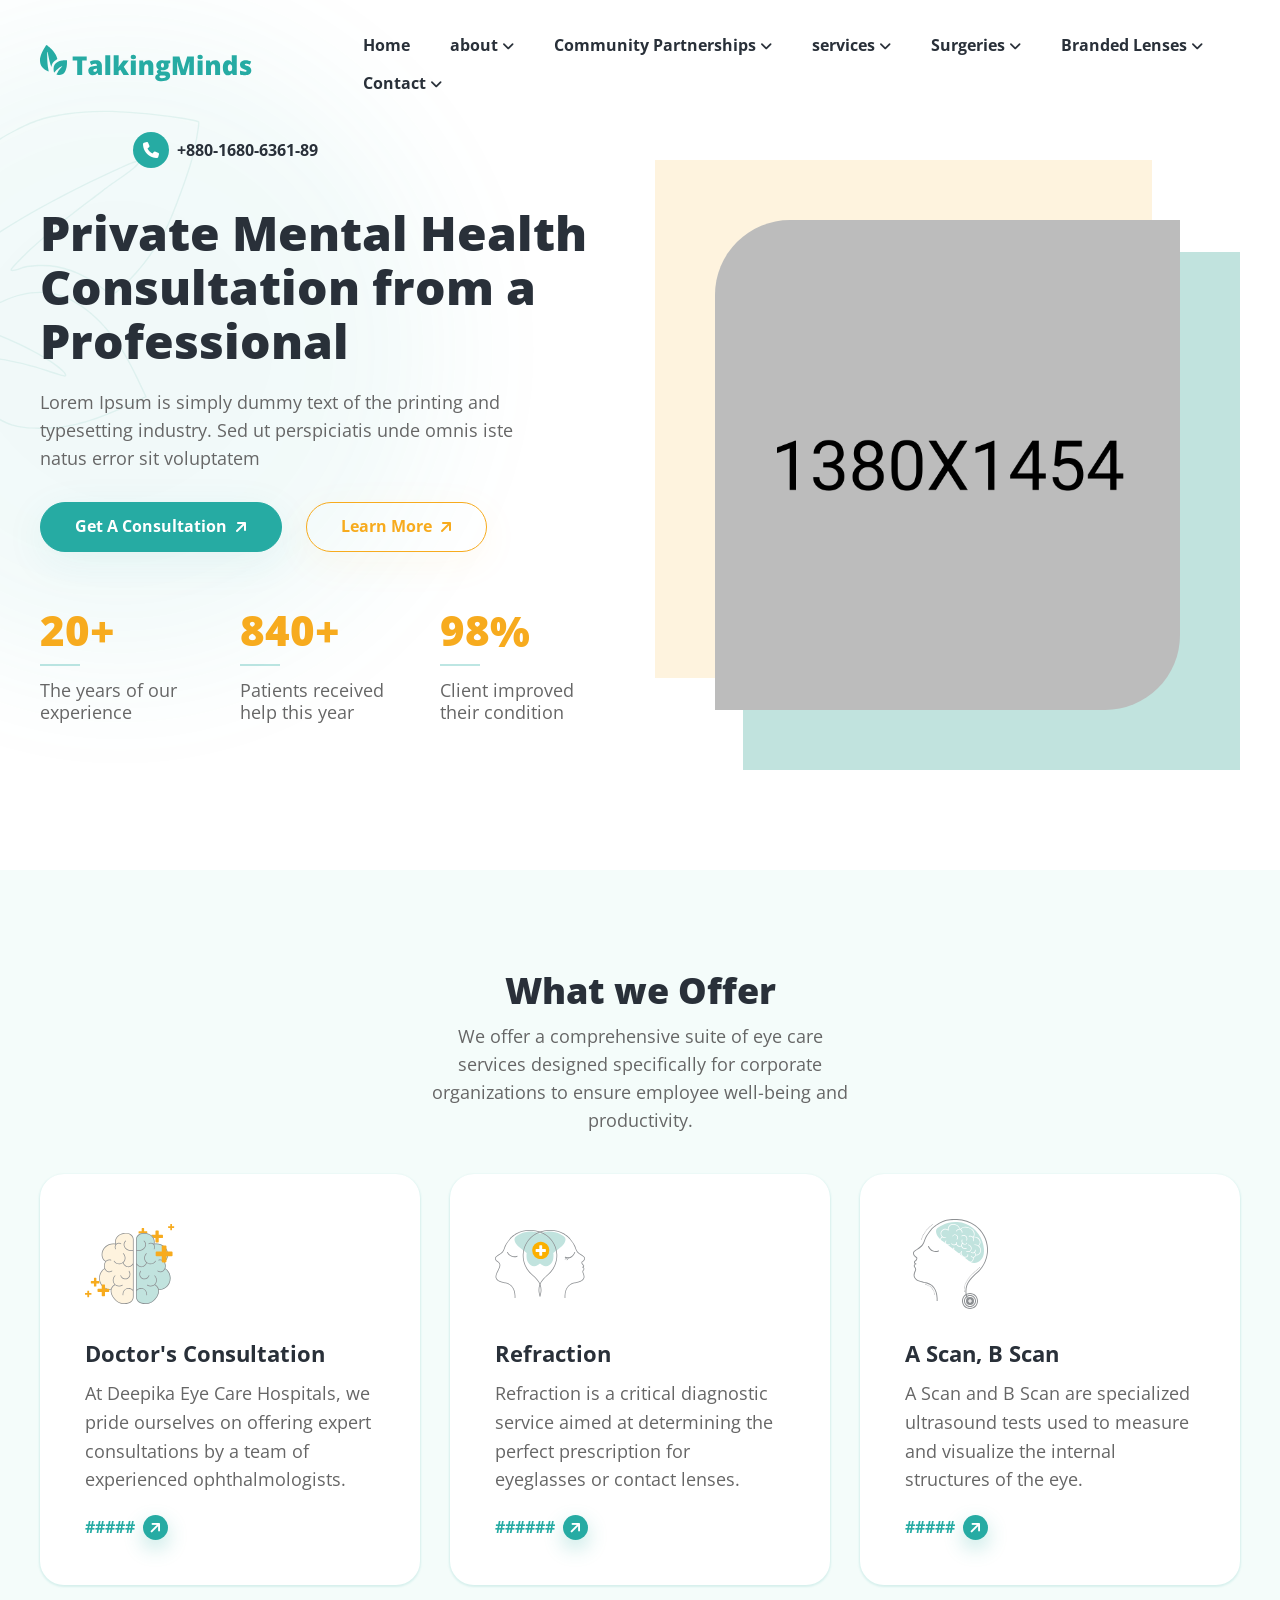
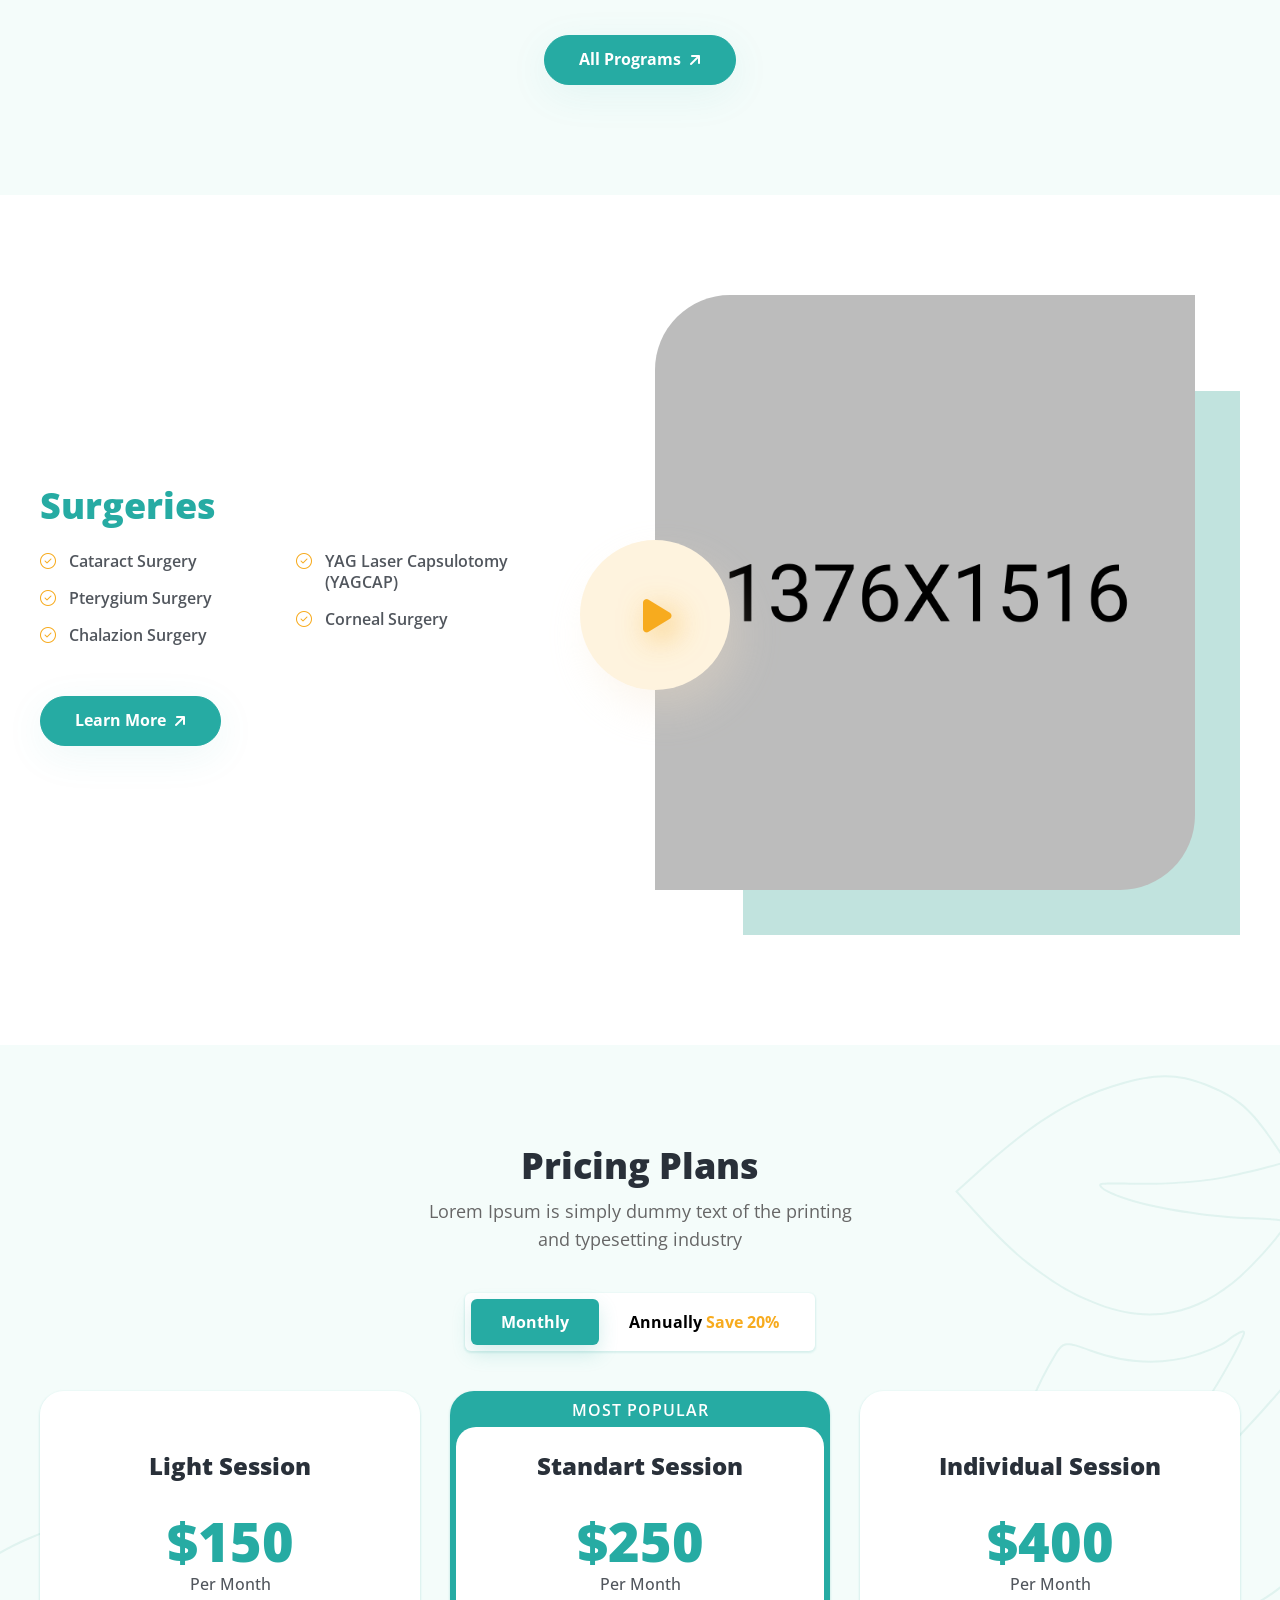
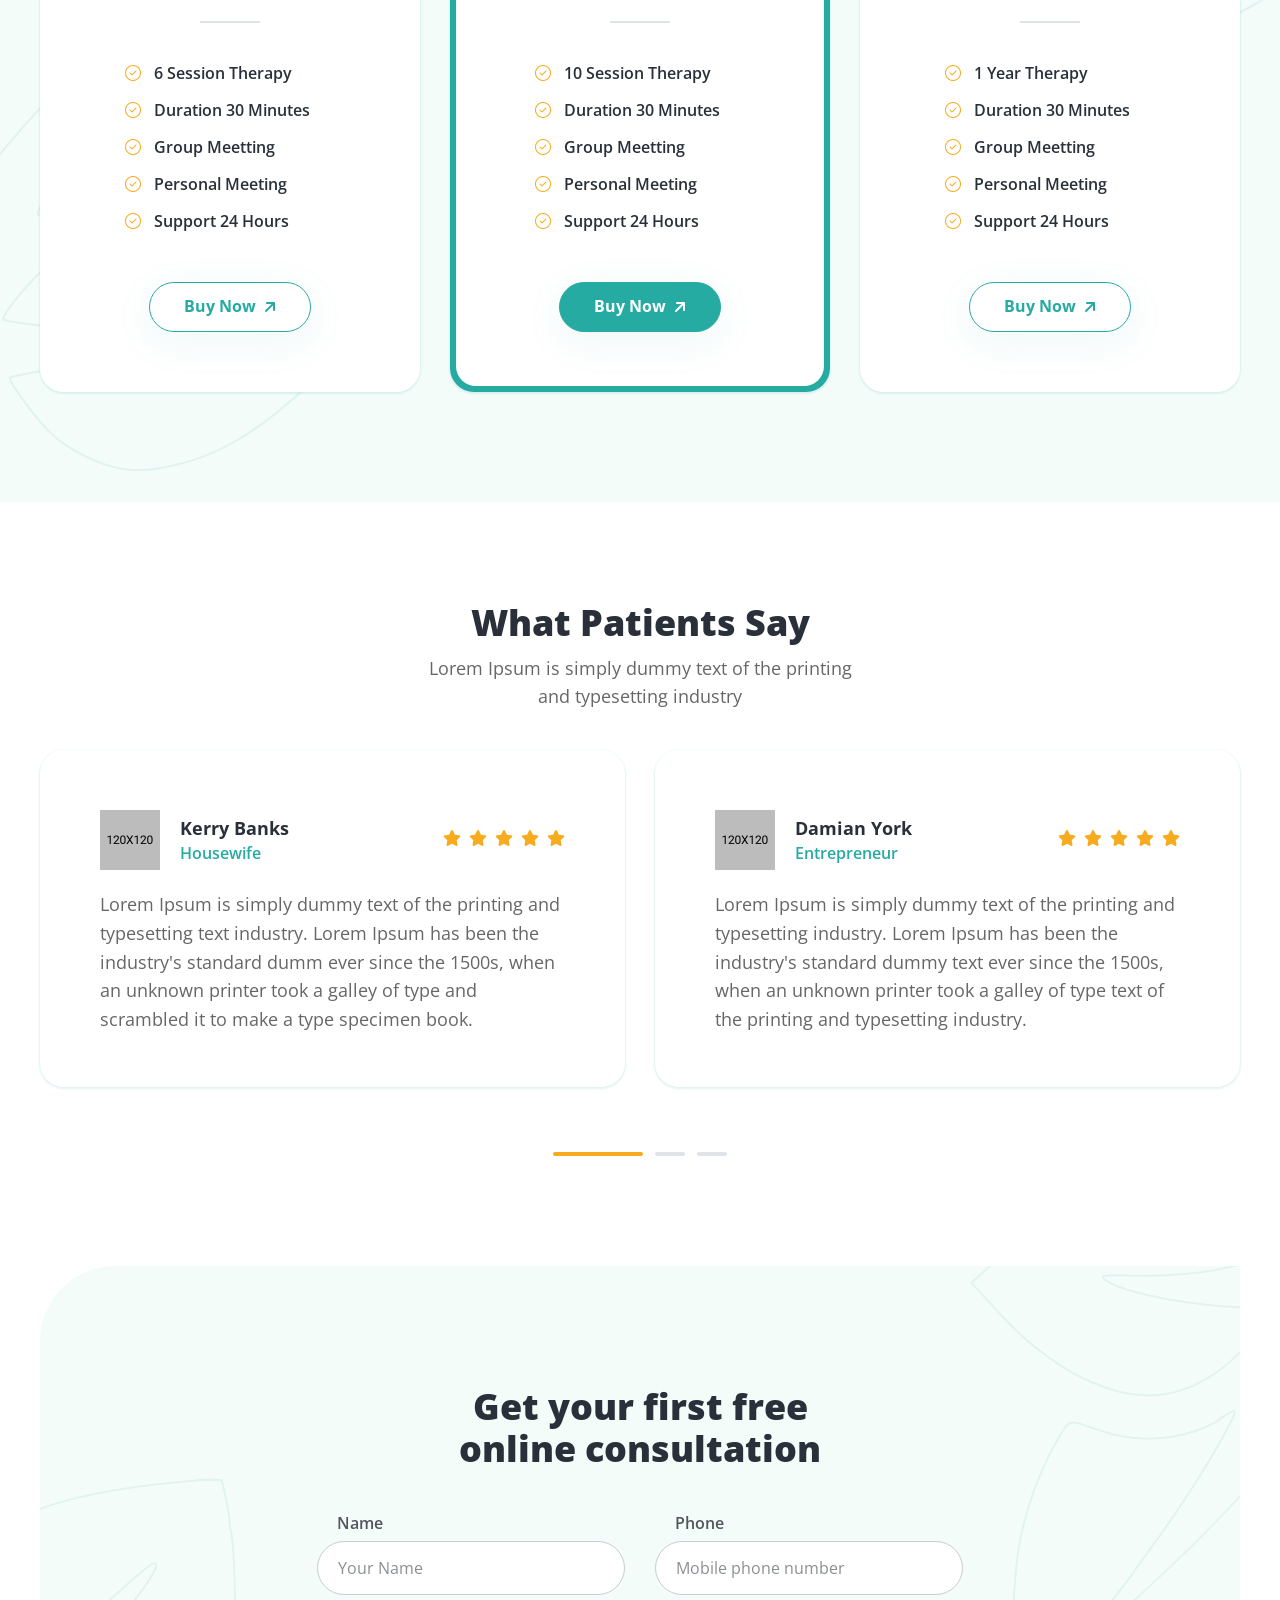
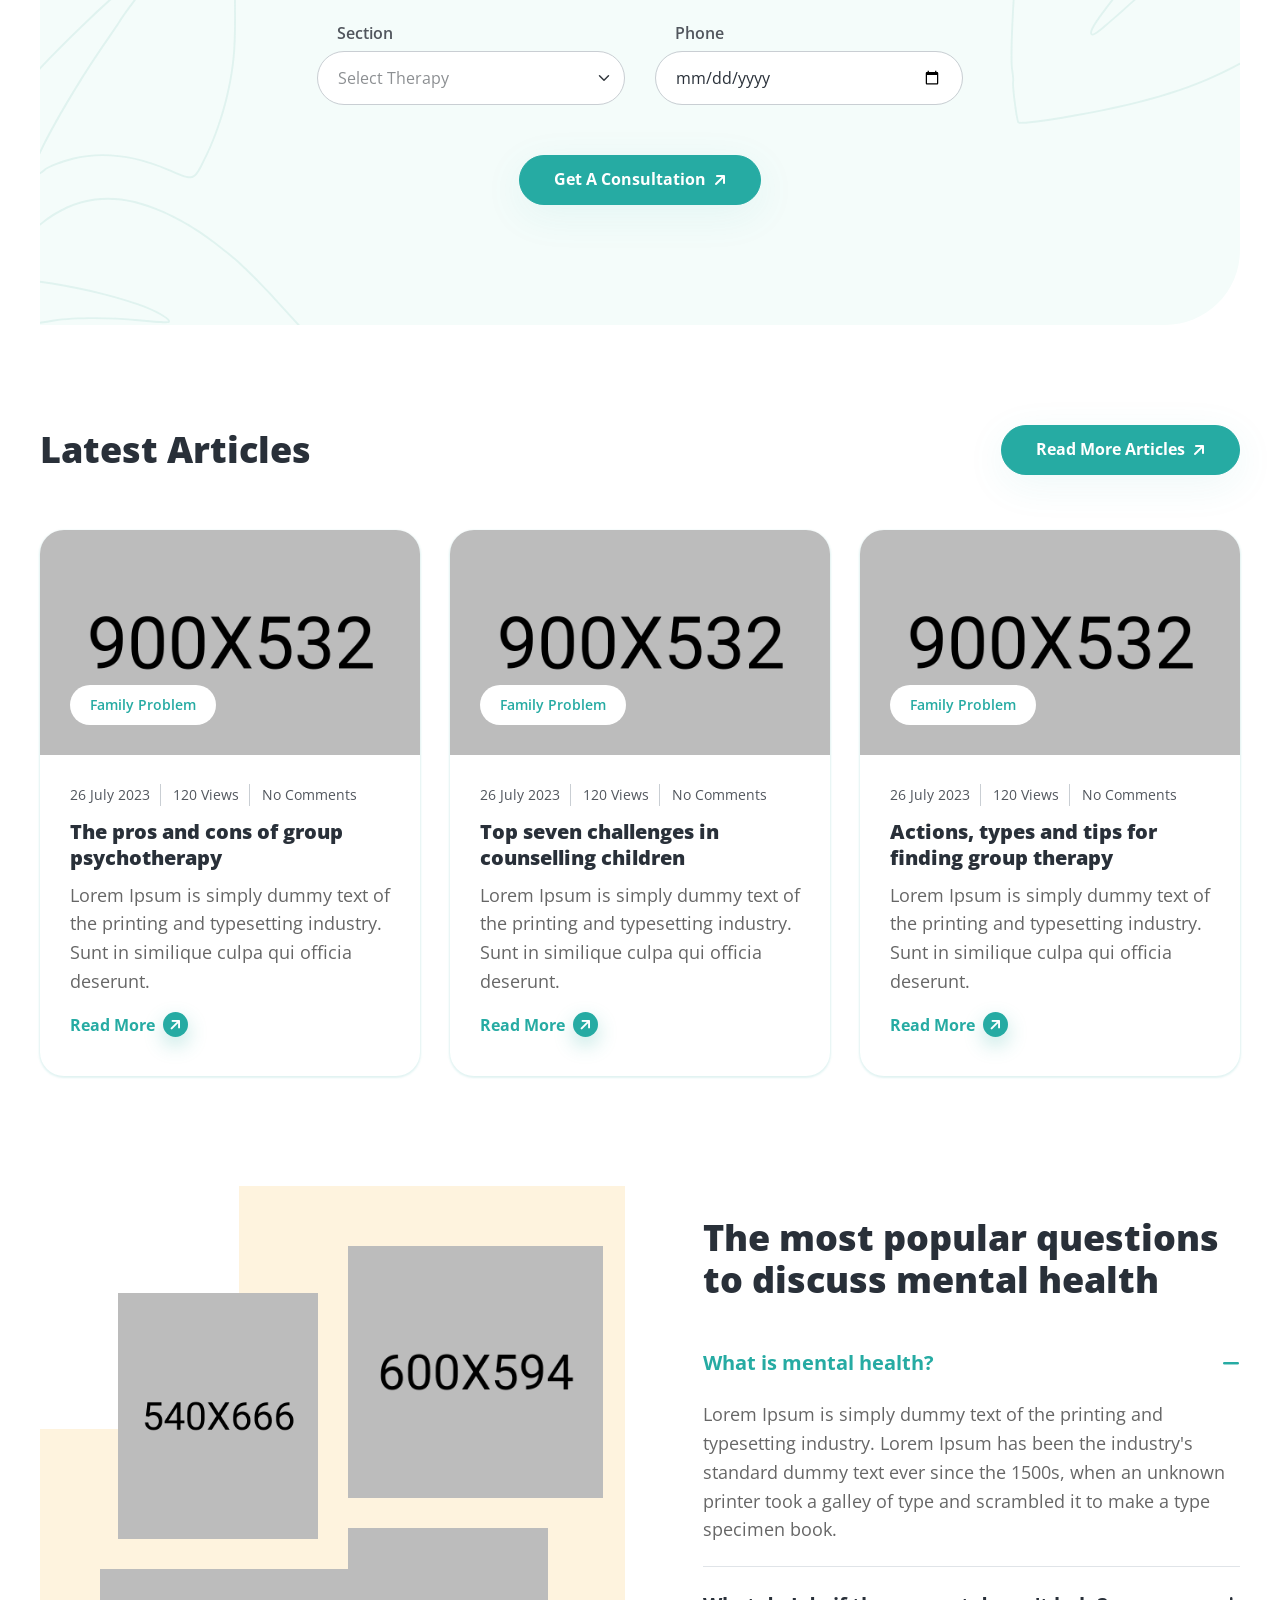
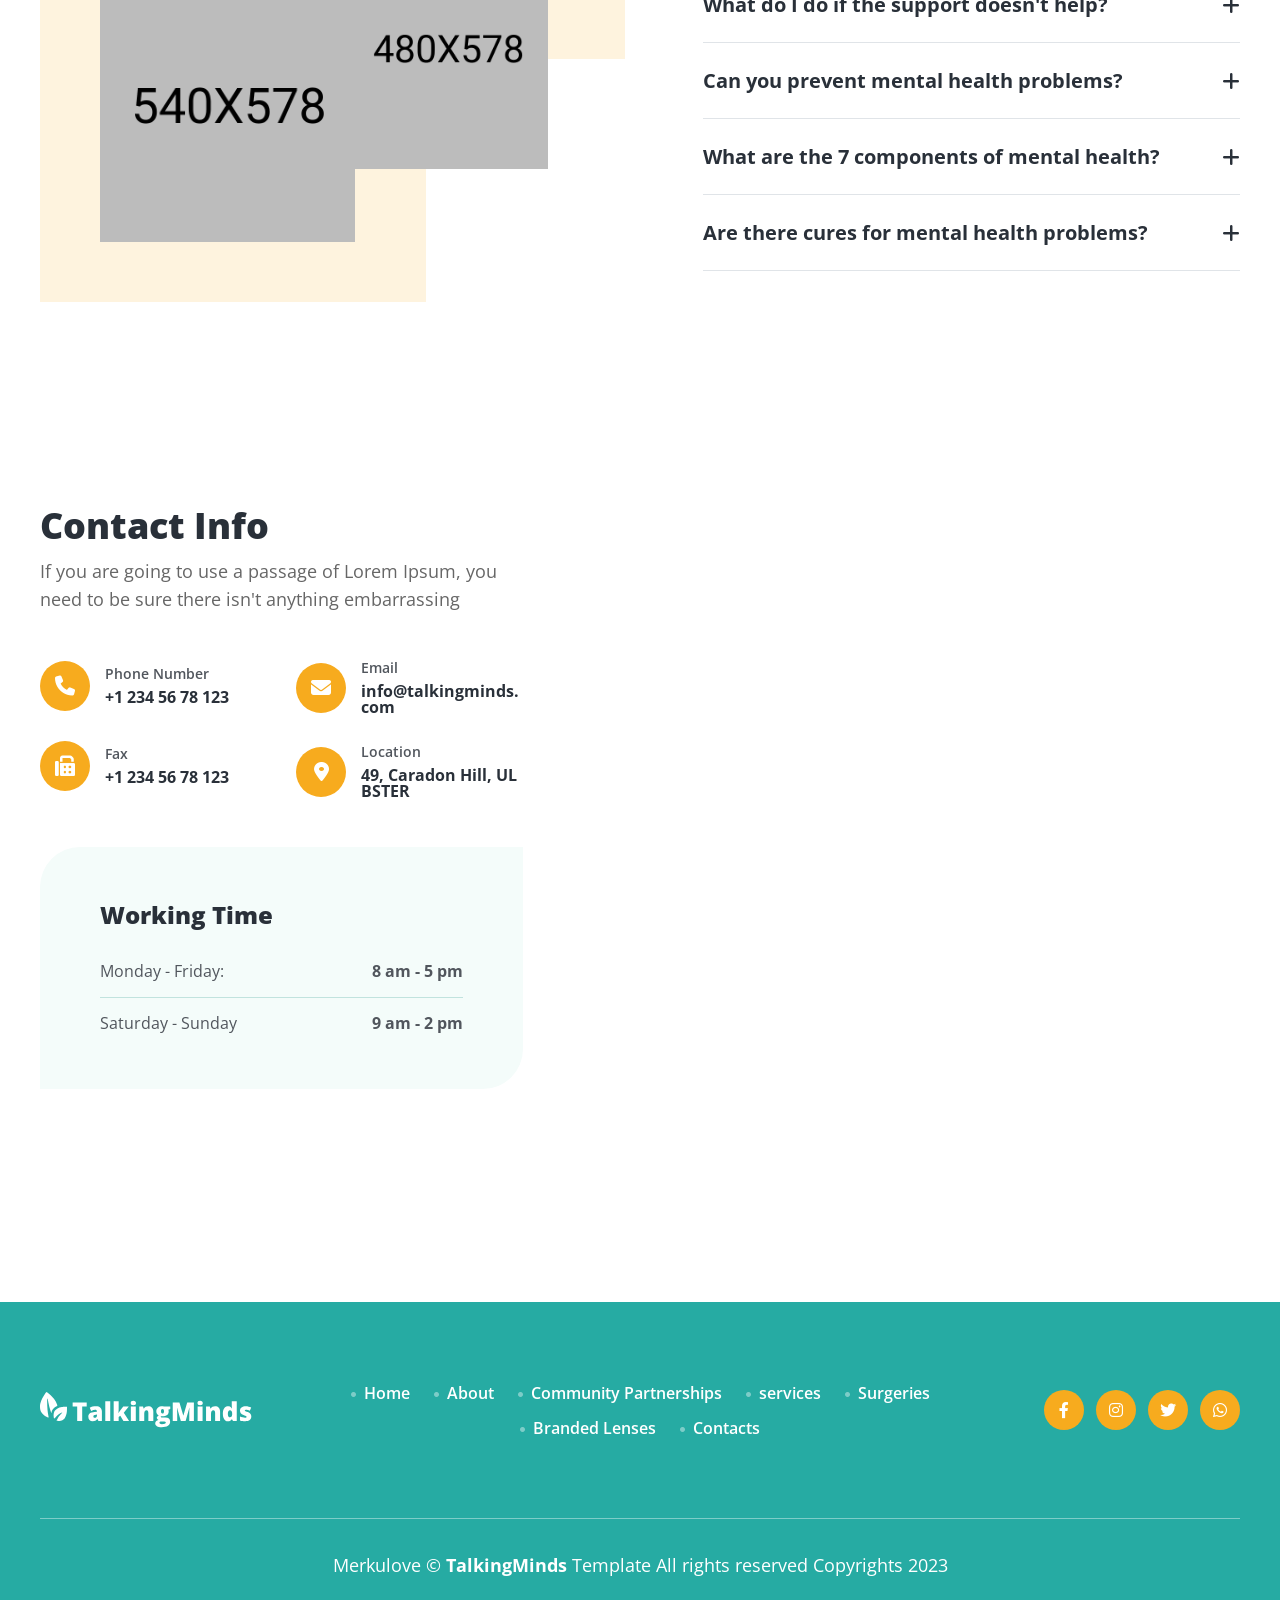
==== index.html @ 9db3e00d "First comment" ====
<!doctype html>
<html lang="en">

  <head>

    <meta charset="utf-8">
    <meta name="viewport" content="width=device-width, initial-scale=1, shrink-to-fit=no">
    <meta http-equiv="x-ua-compatible" content="ie=edge">

    <title>Home - Talking Minds – Psychotherapist Site Template</title>
    <link rel="shortcut icon" href="assets/images/site_logo/favourite_icon.svg">

    <!-- Fraimwork - CSS Include -->
    <link rel="stylesheet" type="text/css" href="assets/css/bootstrap.min.css">

    <!-- Icon Font - CSS Include -->
    <link rel="stylesheet" type="text/css" href="assets/css/fontawesome.min.css">

    <!-- Animation - CSS Include -->
    <link rel="stylesheet" type="text/css" href="assets/css/animate.min.css">

    <!-- Cursor - CSS Include -->
    <link rel="stylesheet" type="text/css" href="assets/css/cursor.min.css">

    <!-- Carousel - CSS Include -->
    <link rel="stylesheet" type="text/css" href="assets/css/slick.min.css">
    <link rel="stylesheet" type="text/css" href="assets/css/slick-theme.min.css">

    <!-- Video & Image Popup - CSS Include -->
    <link rel="stylesheet" type="text/css" href="assets/css/magnific-popup.min.css">

    <!-- Counter - CSS Include -->
    <link rel="stylesheet" type="text/css" href="assets/css/odometer.min.css">

    <!-- Custom - CSS Include -->
    <link rel="stylesheet" type="text/css" href="assets/css/style.css">

  </head>


  <body>

    <!-- Body Wrap - Start -->
    <div class="page_wrapper">

      <!-- Back To Top - Start -->
      <div class="backtotop">
        <a href="#" class="scroll">
          <i class="fa-solid fa-arrow-up"></i>
        </a>
      </div>
      <!-- Back To Top - End -->

      <!-- Site Header - Start
      ================================================== -->
      <header class="site_header">
        <div class="container">
          <div class="row align-items-center">
            <div class="col-lg-3 col-5">
              <div class="site_logo">
                <a class="site_link" href="index.html">
                  <img src="assets/images/site_logo/site_logo_primary.svg" alt="Site Logo – Talking Minds – Psychotherapist Site Template">
                </a>
              </div>
            </div>
            <div class="col-lg-9 col-2">
              <nav class="main_menu navbar navbar-expand-lg">
                <div class="main_menu_inner collapse navbar-collapse justify-content-center" id="main_menu_dropdown">
                  <ul class="main_menu_list unordered_list">
                    <li>
                      <a class="nav-link" href="index.html">Home</a>
                    </li>
                    <li class="dropdown">
                      <a class="nav-link" href="#" id="about_submenu" role="button" data-bs-toggle="dropdown" aria-expanded="false">
                        about 
                      </a>
                      <ul class="dropdown-menu" aria-labelledby="about_submenu">
                        <li><a href="Why Choose Us">Why Choose Us</a></li>
                      </ul>
                    </li>
                    <li class="dropdown">
                      <a class="nav-link" href="#" id="Community Partnerships_submenu" role="button" data-bs-toggle="dropdown" aria-expanded="false">
                        Community Partnerships 
                      </a>
                      <ul class="dropdown-menu" aria-labelledby="Community Partnerships_submenu">
                        <li><a href="Corporate/index.html">Corporate</a></li>
                        <li><a href="Public">Public</a></li>
                        <li><a href="Old Age Homes">Old Age Homes</a></li>
                        <li><a href="Schools & Colleges">Schools & Colleges</a></li>
                        <li><a href="NGO">NGO</a></li>
                        <li><a href="Medical Camps">Medical Camps</a></li>
                      </ul>
                    </li>
                    <li class="dropdown">
                      <a class="nav-link" href="#" id="services_submenu" role="button" data-bs-toggle="dropdown" aria-expanded="false">
                        services
                      </a>
                      <ul class="dropdown-menu" aria-labelledby="services_submenu">
                        <li><a href="Doctor's Consultation">Doctor's Consultation</a></li>
                        <li><a href="Refraction">Refraction</a></li>
                        <li><a href="A Scan, B Scan">A Scan, B Scan</a></li>
                        <li><a href="DCT">.DCT</a></li>
                        <li><a href="NCT">NCT</a></li>
                        <li><a href="Filed Test">Filed Test</a></li>
                        <li><a href="OCT">OCT</a></li>
                        <li><a href="FFA">FFA</a></li>
                        <li><a href="DCR">DCR</a></li>
                        <li><a href="HFA">HFA</a></li>
                      </ul>
                    </li>
                    <li class="dropdown">
                        <a class="nav-link" href="#" id="Surgeries_submenu" role="button" data-bs-toggle="dropdown" aria-expanded="false">
                          Surgeries
                        </a>
                        <ul class="dropdown-menu" aria-labelledby="Surgeries_submenu">
                          <li><a href="Catract">Catract</a></li>
                          <li><a href="Pterygum">Pterygum</a></li>
                          <li><a href="Chalazion">Chalazion</a></li>
                          <li><a href="Yagcap">Yagcap</a></li>
                          <li><a href="Corniya">Corniya</a></li>
                        </ul>
                    </li>   
                      <li class="dropdown">
                        <a class="nav-link" href="#" id="Branded Lenses_submenu" role="button" data-bs-toggle="dropdown" aria-expanded="false">
                          Branded Lenses
                        </a>
                        <ul class="dropdown-menu" aria-labelledby="Branded Lenses_submenu">
                          <li><a href="Appasamy">Appasamy</a></li>  
                          <li><a href="Hoya">Hoya</a></li>
                          <li><a href="Vineix">Vineix</a></li>                          
                          <li><a href="Essilor">Essilor</a></li>
                          <li><a href="Alcon">Alcon</a></li>
                          <li><a href="Johnson & Johnson">Johnson & Johnson</a></li>
                          <li><a href="Crizel">Crizel</a></li>
                          <li><a href="Zeiss">Zeiss</a></li>
                          <li><a href="Varilux">Varilux</a></li>
                          <li><a href="Acrysyf">Acrysyf</a></li>
                        </ul>
                    </li>
                    <li class="dropdown">
                      <a class="nav-link" href="#" id="contact_submenu" role="button" data-bs-toggle="dropdown" aria-expanded="false">
                        Contact
                      </a>
                      <ul class="dropdown-menu" aria-labelledby="contact_submenu">
                        <li><a class="nav-link" href="contact.html">Clinic Contacts</a></li>
                        <li><a class="nav-link" href="contact_2.html">Contact Information</a></li>
                        <li><a class="nav-link" href="contact_3.html">Contact Details</a></li>
                      </ul>
                    </li>
                  </ul>
                </div>
              </nav>
            </div>
            <div class="col-lg-3 col-5">
              <ul class="header_btns_group unordered_list justify-content-end">
                <li>
                  <button class="mobile_menu_btn" type="button" data-bs-toggle="collapse" data-bs-target="#main_menu_dropdown" aria-expanded="false" aria-label="Toggle navigation">
                    <i class="far fa-bars"></i>
                  </button>
                </li>
                <li>
                  <a class="btn_hotline" href="tel:+8801680636189">
                    <span class="btn_icon">
                      <i class="fa-solid fa-phone"></i>
                    </span>
                    <span class="btn_text">+880-1680-6361-89</span>
                  </a>
                </li>
              </ul>
            </div>
          </div>
        </div>
      </header>
      <!-- Site Header - End
      ================================================== -->

      <!-- Main Body - Start
      ================================================== -->
      <main class="page_content">

        <!-- Hero Section - Start
        ================================================== -->
        <section class="hero_section decoration_wrapper">
          <div class="container">
            <div class="row align-items-center">
              <div class="col-lg-6">
                <div class="hero_content_wrap">
                  <h1 class="heading_text">
                    Private Mental Health Consultation from a Professional
                  </h1>
                  <p class="heading_description">
                    Lorem Ipsum is simply dummy text of the printing and typesetting industry. Sed ut perspiciatis unde omnis iste natus error sit voluptatem
                  </p>
                  <ul class="btns_group unordered_list">
                    <li>
                      <a class="btn btn-primary" href="contact.html">
                        <span class="btn_text" data-text="Get A Consultation">
                          Get A Consultation
                        </span>
                        <span class="btn_icon">
                          <i class="fa-solid fa-arrow-up-right"></i>
                        </span>
                      </a>
                    </li>
                    <li>
                      <a class="btn btn-outline-secondary" href="about.html">
                        <span class="btn_text" data-text="Learn More">
                          Learn More
                        </span>
                        <span class="btn_icon">
                          <i class="fa-solid fa-arrow-up-right"></i>
                        </span>
                      </a>
                    </li>
                  </ul>
                  <ul class="hero_section_counter unordered_list">
                    <li>
                      <div class="counter_item">
                        <div class="counter_value mb-0">
                          <span class="odometer" data-count="20">0</span>
                          <span>+</span>
                        </div>
                        <hr>
                        <p class="counter_description mb-0">
                          The years of our experience
                        </p>
                      </div>
                    </li>
                    <li>
                      <div class="counter_item">
                        <div class="counter_value mb-0">
                          <span class="odometer" data-count="840">0</span>
                          <span>+</span>
                        </div>
                        <hr>
                        <p class="counter_description mb-0">
                          Patients received help this year
                        </p>
                      </div>
                    </li>
                    <li>
                      <div class="counter_item">
                        <div class="counter_value mb-0">
                          <span class="odometer" data-count="98">0</span>
                          <span>%</span>
                        </div>
                        <hr>
                        <p class="counter_description mb-0">
                          Client improved their condition
                        </p>
                      </div>
                    </li>
                  </ul>
                </div>
              </div>
              <div class="col-lg-6">
                <div class="hero_image_wrap">
                  <img src="assets/images/hero/hero_image_1-min.jpg" alt="Talking Minds – Psychotherapist Site Template">
                </div>
              </div>
            </div>
          </div>
          <div class="decoration_item shape_blur_shadow"></div>
          <div class="decoration_item shape_leaf">
            <img src="assets/images/shapes/shape_leaf_left_top.svg" alt="Shape Leaf - Talking Minds - Psychotherapist Site Template">
          </div>
        </section>
        <!-- Hero Section - End
        ================================================== -->

        <!-- Service Section - Start
        ================================================== -->
        <section class="service_section section_space_lg bg_primary_light">
          <div class="container">
            <div class="section_heading text-center">
              <h2 class="section_heading_text">What we Offer</h2>
              <p class="section_heading_description mb-0">
                We offer a comprehensive suite of eye care services designed specifically for corporate organizations to ensure employee well-being and productivity.
              </p>
            </div>

            <div class="row justify-content-center">
              <div class="col-lg-4 col-md-6 col-sm-6">
                <div class="service_item">
                  <div class="item_icon">
                    <img src="assets/images/icons/icon_brain.svg" alt="Brain Icon - Talking Minds – Psychotherapist Site Template">
                  </div>
                  <div class="item_contact">
                    <h3 class="item_title">Doctor's Consultation</h3>
                    <p>
                        At Deepika Eye Care Hospitals, we pride ourselves on offering expert consultations by a team of experienced ophthalmologists.
                    </p>
                    <a class="btn-link" href="service_details.html">
                      <span class="btn_text">#####</span>
                      <span class="btn_icon"><i class="fa-solid fa-arrow-up-right"></i></span>
                    </a>
                  </div>
                </div>
              </div>
              <div class="col-lg-4 col-md-6 col-sm-6">
                <div class="service_item">
                  <div class="item_icon">
                    <img src="assets/images/icons/icon_head_double.svg" alt="Head Double Icon - Talking Minds – Psychotherapist Site Template">
                  </div>
                  <div class="item_contact">
                    <h3 class="item_title">Refraction</h3>
                    <p>
                        Refraction is a critical diagnostic service aimed at determining the perfect prescription for eyeglasses or contact lenses.
                    </p>
                    <a class="btn-link" href="service_details.html">
                      <span class="btn_text">######</span>
                      <span class="btn_icon"><i class="fa-solid fa-arrow-up-right"></i></span>
                    </a>
                  </div>
                </div>
              </div>
              <div class="col-lg-4 col-md-6 col-sm-6">
                <div class="service_item">
                  <div class="item_icon">
                    <img src="assets/images/icons/icon_head.svg" alt="Brain Icon - Talking Minds – Psychotherapist Site Template">
                  </div>
                  <div class="item_contact">
                    <h3 class="item_title">A Scan, B Scan</h3>
                    <p>
                        A Scan and B Scan are specialized ultrasound tests used to measure and visualize the internal structures of the eye. 
                    </p>
                    <a class="btn-link" href="service_details.html">
                      <span class="btn_text">#####</span>
                      <span class="btn_icon"><i class="fa-solid fa-arrow-up-right"></i></span>
                    </a>
                  </div>
                </div>
              </div>
            </div>

            <div class="btn_wrap pb-0 text-center">
              <a class="btn btn-primary" href="service.html">
                <span class="btn_text" data-text="All Programs">
                  All Programs
                </span>
                <span class="btn_icon">
                  <i class="fa-solid fa-arrow-up-right"></i>
                </span>
              </a>
            </div>
          </div>
        </section>
        <!-- Service Section - End
        ================================================== -->

        <!-- About Section - Start
        ================================================== -->
        <section class="about_section section_space_lg">
          <div class="container">
            <div class="row align-items-center justify-content-lg-between">
              <div class="col-lg-6 order-lg-last">
                <div class="image_widget">
                  <img src="assets/images/about/about_image_1-min.jpg" alt="About Image - Talking Minds – Psychotherapist Site Template">
                  <div class="image_shape bg_primary_light"></div>
                  <div class="about_video_icon">
                    <a class="video_play_btn popup_video" href="https://www.youtube.com/watch?v=7e90gBu4pas">
                      <i class="fa-duotone fa-play"></i>
                    </a>
                  </div>
                </div>
              </div>
              <div class="col-lg-6">
                <div class="about_content">
                  <div class="section_heading mb-4">
                    <h2 class="section_heading_text">
                      <mark>Surgeries</mark> 
                    </h2>
                  </div>
                  <div class="row">
                    <div class="col-md-5 col-sm-6">
                      <ul class="info_list unordered_list_block">
                        <li>
                          <span class="info_icon">
                            <i class="fa-light fa-circle-check"></i>
                          </span>
                          <span class="info_text">Cataract Surgery</span>
                        </li>
                        <li>
                          <span class="info_icon">
                            <i class="fa-light fa-circle-check"></i>
                          </span>
                          <span class="info_text">Pterygium Surgery</span>
                        </li>
                        <li>
                          <span class="info_icon">
                            <i class="fa-light fa-circle-check"></i>
                          </span>
                          <span class="info_text">Chalazion Surgery</span>
                        </li>
                      </ul>
                    </div>
                    <div class="col-md-5 col-sm-6">
                      <ul class="info_list unordered_list_block">
                        <li>
                          <span class="info_icon">
                            <i class="fa-light fa-circle-check"></i>
                          </span>
                          <span class="info_text">YAG Laser Capsulotomy (YAGCAP)</span>
                        </li>
                        <li>
                          <span class="info_icon">
                            <i class="fa-light fa-circle-check"></i>
                          </span>
                          <span class="info_text">Corneal Surgery</span>
                        </li>
                      </ul>
                    </div>
                  </div>
                  <div class="btn_wrap pb-0">
                    <a class="btn btn-primary" href="about.html">
                      <span class="btn_text" data-text="Learn More">
                        Learn More
                      </span>
                      <span class="btn_icon">
                        <i class="fa-solid fa-arrow-up-right"></i>
                      </span>
                    </a>
                  </div>
                </div>
              </div>
            </div>
          </div>
        </section>
        <!-- About Section - End
        ================================================== -->

        <!-- Pricing Section - Start
        ================================================== -->
        <section class="pricing_section section_space_lg bg_primary_light decoration_wrapper">
          <div class="container">
            <div class="section_heading text-center">
              <h2 class="section_heading_text">Pricing Plans</h2>
              <p class="section_heading_description mb-0 ">
                Lorem Ipsum is simply dummy text of the printing and typesetting industry
              </p>
            </div>

            <div class="pricing_toggle_btn_wrap">
              <button class="pricing_toggle_btn" type="button">
                <span>Monthly</span>
                <span>Annually <mark>Save 20%</mark></span>
              </button>
            </div>

            <div class="row justify-content-center">
              <div class="col-lg-4">
                <div class="pricing_item">
                  <h3 class="pricing_heading">Light Session</h3>
                  <div class="pricing_price_value">
                    <span class="pricing_monthly">$150 <sub>Per Month</sub></span>
                    <span class="pricing_annually">$1,440 <sub>You'll Save $360</sub></span>
                  </div>
                  <hr>
                  <ul class="info_list unordered_list_block">
                    <li>
                      <span class="info_icon">
                        <i class="fa-light fa-circle-check"></i>
                      </span>
                      <span class="info_text">6 Session Therapy</span>
                    </li>
                    <li>
                      <span class="info_icon">
                        <i class="fa-light fa-circle-check"></i>
                      </span>
                      <span class="info_text">Duration 30 Minutes</span>
                    </li>
                    <li>
                      <span class="info_icon">
                        <i class="fa-light fa-circle-check"></i>
                      </span>
                      <span class="info_text">Group Meetting</span>
                    </li>
                    <li>
                      <span class="info_icon">
                        <i class="fa-light fa-circle-check"></i>
                      </span>
                      <span class="info_text">Personal Meeting</span>
                    </li>
                    <li>
                      <span class="info_icon">
                        <i class="fa-light fa-circle-check"></i>
                      </span>
                      <span class="info_text">Support 24 Hours</span>
                    </li>
                  </ul>
                  <div class="btn_wrap pb-0 text-center">
                    <a class="btn btn-outline-primary" href="#!">
                      <span class="btn_text" data-text="Buy Now">
                        Buy Now
                      </span>
                      <span class="btn_icon">
                        <i class="fa-solid fa-arrow-up-right"></i>
                      </span>
                    </a>
                  </div>
                </div>
              </div>
              <div class="col-lg-4">
                <div class="pricing_item">
                  <h3 class="badge_popular">Most Popular</h3>
                  <h4 class="pricing_heading">Standart Session</h4>
                  <div class="pricing_price_value">
                    <span class="pricing_monthly">$250 <sub>Per Month</sub></span>
                    <span class="pricing_annually">$2,400 <sub>You'll Save $600</sub></span>
                  </div>
                  <hr>
                  <ul class="info_list unordered_list_block">
                    <li>
                      <span class="info_icon">
                        <i class="fa-light fa-circle-check"></i>
                      </span>
                      <span class="info_text">10 Session Therapy</span>
                    </li>
                    <li>
                      <span class="info_icon">
                        <i class="fa-light fa-circle-check"></i>
                      </span>
                      <span class="info_text">Duration 30 Minutes</span>
                    </li>
                    <li>
                      <span class="info_icon">
                        <i class="fa-light fa-circle-check"></i>
                      </span>
                      <span class="info_text">Group Meetting</span>
                    </li>
                    <li>
                      <span class="info_icon">
                        <i class="fa-light fa-circle-check"></i>
                      </span>
                      <span class="info_text">Personal Meeting</span>
                    </li>
                    <li>
                      <span class="info_icon">
                        <i class="fa-light fa-circle-check"></i>
                      </span>
                      <span class="info_text">Support 24 Hours</span>
                    </li>
                  </ul>
                  <div class="btn_wrap pb-0 text-center">
                    <a class="btn btn-primary" href="#!">
                      <span class="btn_text" data-text="Buy Now">
                        Buy Now
                      </span>
                      <span class="btn_icon">
                        <i class="fa-solid fa-arrow-up-right"></i>
                      </span>
                    </a>
                  </div>
                </div>
              </div>
              <div class="col-lg-4">
                <div class="pricing_item">
                  <h3 class="pricing_heading">Individual Session</h3>
                  <div class="pricing_price_value">
                    <span class="pricing_monthly">$400 <sub>Per Month</sub></span>
                    <span class="pricing_annually">$3,840 <sub>You'll Save $960</sub></span>
                  </div>
                  <hr>
                  <ul class="info_list unordered_list_block">
                    <li>
                      <span class="info_icon">
                        <i class="fa-light fa-circle-check"></i>
                      </span>
                      <span class="info_text">1 Year Therapy</span>
                    </li>
                    <li>
                      <span class="info_icon">
                        <i class="fa-light fa-circle-check"></i>
                      </span>
                      <span class="info_text">Duration 30 Minutes</span>
                    </li>
                    <li>
                      <span class="info_icon">
                        <i class="fa-light fa-circle-check"></i>
                      </span>
                      <span class="info_text">Group Meetting</span>
                    </li>
                    <li>
                      <span class="info_icon">
                        <i class="fa-light fa-circle-check"></i>
                      </span>
                      <span class="info_text">Personal Meeting</span>
                    </li>
                    <li>
                      <span class="info_icon">
                        <i class="fa-light fa-circle-check"></i>
                      </span>
                      <span class="info_text">Support 24 Hours</span>
                    </li>
                  </ul>
                  <div class="btn_wrap pb-0 text-center">
                    <a class="btn btn-outline-primary" href="#!">
                      <span class="btn_text" data-text="Buy Now">
                        Buy Now
                      </span>
                      <span class="btn_icon">
                        <i class="fa-solid fa-arrow-up-right"></i>
                      </span>
                    </a>
                  </div>
                </div>
              </div>
            </div>
          </div>

          <div class="decoration_item shape_leaf_1">
            <img src="assets/images/shapes/shape_leaf_right_top.svg" alt="Shape Leaf - Talking Minds - Psychotherapist Site Template">
          </div>
          <div class="decoration_item shape_leaf_2">
            <img src="assets/images/shapes/shape_leaf_left_bottom.svg" alt="Shape Leaf - Talking Minds - Psychotherapist Site Template">
          </div>
        </section>
        <!-- Pricing Section - End
        ================================================== -->

        <!-- Testimonial Section - Start
        ================================================== -->
        <section class="testimonial_section section_space_lg">
          <div class="container">
            <div class="section_heading text-center">
              <h2 class="section_heading_text">What Patients Say</h2>
              <p class="section_heading_description mb-0">
                Lorem Ipsum is simply dummy text of the printing and typesetting industry
              </p>
            </div>

            <div class="testimonial_carousel">
              <div class="carousel_2col row" data-slick='{"arrows":false}'>
                <div class="carousel_item col-">
                  <div class="testimonial_item">
                    <ul class="rating_star unordered_list">
                      <li><i class="fa-solid fa-star"></i></li>
                      <li><i class="fa-solid fa-star"></i></li>
                      <li><i class="fa-solid fa-star"></i></li>
                      <li><i class="fa-solid fa-star"></i></li>
                      <li><i class="fa-solid fa-star"></i></li>
                    </ul>
                    <div class="author_box">
                      <div class="author_box_image">
                        <img src="assets/images/meta/author_image_1.png" alt="Reviewer Image - Talking Minds - Psychotherapist Site Template">
                      </div>
                      <div class="author_box_content">
                        <h3 class="author_box_name">Kerry Banks</h3>
                        <span class="author_box_designation">Housewife</span>
                      </div>
                    </div>
                    <p class="mb-0">
                      Lorem Ipsum is simply dummy text of the printing and typesetting text industry. Lorem Ipsum has been the industry's standard dumm ever since the 1500s, when an unknown printer took a galley of type and scrambled it to make a type specimen book. 
                    </p>
                  </div>
                </div>
                <div class="carousel_item col-">
                  <div class="testimonial_item">
                    <ul class="rating_star unordered_list">
                      <li><i class="fa-solid fa-star"></i></li>
                      <li><i class="fa-solid fa-star"></i></li>
                      <li><i class="fa-solid fa-star"></i></li>
                      <li><i class="fa-solid fa-star"></i></li>
                      <li><i class="fa-solid fa-star"></i></li>
                    </ul>
                    <div class="author_box">
                      <div class="author_box_image">
                        <img src="assets/images/meta/author_image_1.png" alt="Reviewer Image - Talking Minds - Psychotherapist Site Template">
                      </div>
                      <div class="author_box_content">
                        <h3 class="author_box_name">Damian York</h3>
                        <span class="author_box_designation">Entrepreneur</span>
                      </div>
                    </div>
                    <p class="mb-0">
                      Lorem Ipsum is simply dummy text of the printing and typesetting industry. Lorem Ipsum has been the industry's standard dummy text ever since the 1500s, when an unknown printer took a galley of type text of the printing and typesetting industry.
                    </p>
                  </div>
                </div>
                <div class="carousel_item col-">
                  <div class="testimonial_item">
                    <ul class="rating_star unordered_list">
                      <li><i class="fa-solid fa-star"></i></li>
                      <li><i class="fa-solid fa-star"></i></li>
                      <li><i class="fa-solid fa-star"></i></li>
                      <li><i class="fa-solid fa-star"></i></li>
                      <li><i class="fa-solid fa-star"></i></li>
                    </ul>
                    <div class="author_box">
                      <div class="author_box_image">
                        <img src="assets/images/meta/author_image_1.png" alt="Reviewer Image - Talking Minds - Psychotherapist Site Template">
                      </div>
                      <div class="author_box_content">
                        <h3 class="author_box_name">Kerry Banks</h3>
                        <span class="author_box_designation">Housewife</span>
                      </div>
                    </div>
                    <p class="mb-0">
                      Lorem Ipsum is simply dummy text of the printing and typesetting text industry. Lorem Ipsum has been the industry's standard dumm ever since the 1500s, when an unknown printer took a galley of type and scrambled it to make a type specimen book. 
                    </p>
                  </div>
                </div>
                <div class="carousel_item col-">
                  <div class="testimonial_item">
                    <ul class="rating_star unordered_list">
                      <li><i class="fa-solid fa-star"></i></li>
                      <li><i class="fa-solid fa-star"></i></li>
                      <li><i class="fa-solid fa-star"></i></li>
                      <li><i class="fa-solid fa-star"></i></li>
                      <li><i class="fa-solid fa-star"></i></li>
                    </ul>
                    <div class="author_box">
                      <div class="author_box_image">
                        <img src="assets/images/meta/author_image_1.png" alt="Reviewer Image - Talking Minds - Psychotherapist Site Template">
                      </div>
                      <div class="author_box_content">
                        <h3 class="author_box_name">Damian York</h3>
                        <span class="author_box_designation">Entrepreneur</span>
                      </div>
                    </div>
                    <p class="mb-0">
                      Lorem Ipsum is simply dummy text of the printing and typesetting industry. Lorem Ipsum has been the industry's standard dummy text ever since the 1500s, when an unknown printer took a galley of type text of the printing and typesetting industry.
                    </p>
                  </div>
                </div>
                <div class="carousel_item col-">
                  <div class="testimonial_item">
                    <ul class="rating_star unordered_list">
                      <li><i class="fa-solid fa-star"></i></li>
                      <li><i class="fa-solid fa-star"></i></li>
                      <li><i class="fa-solid fa-star"></i></li>
                      <li><i class="fa-solid fa-star"></i></li>
                      <li><i class="fa-solid fa-star"></i></li>
                    </ul>
                    <div class="author_box">
                      <div class="author_box_image">
                        <img src="assets/images/meta/author_image_1.png" alt="Reviewer Image - Talking Minds - Psychotherapist Site Template">
                      </div>
                      <div class="author_box_content">
                        <h3 class="author_box_name">Kerry Banks</h3>
                        <span class="author_box_designation">Housewife</span>
                      </div>
                    </div>
                    <p class="mb-0">
                      Lorem Ipsum is simply dummy text of the printing and typesetting text industry. Lorem Ipsum has been the industry's standard dumm ever since the 1500s, when an unknown printer took a galley of type and scrambled it to make a type specimen book. 
                    </p>
                  </div>
                </div>
                <div class="carousel_item col-">
                  <div class="testimonial_item">
                    <ul class="rating_star unordered_list">
                      <li><i class="fa-solid fa-star"></i></li>
                      <li><i class="fa-solid fa-star"></i></li>
                      <li><i class="fa-solid fa-star"></i></li>
                      <li><i class="fa-solid fa-star"></i></li>
                      <li><i class="fa-solid fa-star"></i></li>
                    </ul>
                    <div class="author_box">
                      <div class="author_box_image">
                        <img src="assets/images/meta/author_image_1.png" alt="Reviewer Image - Talking Minds - Psychotherapist Site Template">
                      </div>
                      <div class="author_box_content">
                        <h3 class="author_box_name">Damian York</h3>
                        <span class="author_box_designation">Entrepreneur</span>
                      </div>
                    </div>
                    <p class="mb-0">
                      Lorem Ipsum is simply dummy text of the printing and typesetting industry. Lorem Ipsum has been the industry's standard dummy text ever since the 1500s, when an unknown printer took a galley of type text of the printing and typesetting industry.
                    </p>
                  </div>
                </div>
              </div>
            </div>
          </div>
        </section>
        <!-- Testimonial Section - End
        ================================================== -->

        <!-- Consultation Section - Start
        ================================================== -->
        <section class="consultation_section">
          <div class="container">
            <div class="consultation_form bg_primary_light decoration_wrapper">
              <div class="section_heading text-center">
                <h2 class="section_heading_text mb-0">
                  <span class="d-md-block">Get your first free</span> online consultation 
                </h2>
              </div>
              <div class="row justify-content-center">
                <div class="col-lg-4">
                </div>
              </div>
              <div class="row justify-content-center">
                <div class="col-lg-7">
                  <div class="row">
                    <div class="col-md-6">
                      <div class="form-group">
                        <label for="input_name">Name</label>
                        <input id="input_name" class="form-control" type="text" name="name" placeholder="Your Name">
                      </div>
                    </div>
                    <div class="col-md-6">
                      <div class="form-group">
                        <label for="input_phone">Phone</label>
                        <input id="input_phone" class="form-control" type="tel" name="phone" placeholder="Mobile phone number">
                      </div>
                    </div>
                    <div class="col-md-6">
                      <div class="form-group">
                        <label for="select_therapy">Section</label>
                        <select id="select_therapy" class="form-select" aria-label="Therapy Select Options">
                          <option selected>Select Therapy</option>
                          <option value="Therapy One">Therapy One</option>
                          <option value="Therapy Two">Therapy Two</option>
                          <option value="Therapy Three">Therapy Three</option>
                        </select>
                      </div>
                    </div>
                    <div class="col-md-6">
                      <div class="form-group">
                        <label for="input_calendar">Phone</label>
                        <input id="input_calendar" class="form-control" type="date" name="date">
                      </div>
                    </div>
                  </div>
                  <div class="btn_wrap pb-0 text-center">
                    <button type="submit" class="btn btn-primary">
                      <span class="btn_text" data-text="Get A Consultation">
                        Get A Consultation
                      </span>
                      <span class="btn_icon">
                        <i class="fa-solid fa-arrow-up-right"></i>
                      </span>
                    </button>
                  </div>
                </div>
              </div>
              <div class="decoration_item shape_leaf_1">
                <img src="assets/images/shapes/shape_leaf_right_top.svg" alt="Shape Leaf - Talking Minds - Psychotherapist Site Template">
              </div>
              <div class="decoration_item shape_leaf_2">
                <img src="assets/images/shapes/shape_leaf_left_bottom.svg" alt="Shape Leaf - Talking Minds - Psychotherapist Site Template">
              </div>
            </div>
          </div>
        </section>
        <!-- Consultation Section - End
        ================================================== -->

        <!-- Blog Section - Start
        ================================================== -->
        <section class="blog_section section_space_lg">
          <div class="container">
            <div class="section_heading">
              <div class="row align-items-center">
                <div class="col-md-6">
                  <h2 class="section_heading_text mb-0">Latest Articles</h2>
                </div>
                <div class="col-md-6 d-none d-md-flex justify-content-end">
                  <a class="btn btn-primary" href="blog.html">
                    <span class="btn_text" data-text="Read More Articles">
                      Read More Articles
                    </span>
                    <span class="btn_icon">
                      <i class="fa-solid fa-arrow-up-right"></i>
                    </span>
                  </a>
                </div>
              </div>
            </div>

            <div class="row justify-content-center">
              <div class="col-lg-4 col-md-6 col-sm-6">
                <div class="blog_item">
                  <div class="blog_image">
                    <a class="blog_image_wrap" href="blog_details.html">
                      <img src="assets/images/blogs/blog_image_1-min.jpg" alt="Talking Minds - The pros and cons of group psychotherapy">
                    </a>
                  </div>
                  <div class="blog_content">
                    <ul class="post_category unordered_list">
                      <li><a href="#!">Family Problem</a></li>
                    </ul>
                    <ul class="post_meta unordered_list">
                      <li>26 July 2023</li>
                      <li><a href="#!">120 Views</a></li>
                      <li><a href="#!">No Comments</a></li>
                    </ul>
                    <h3 class="item_title">
                      <a href="blog_details.html">
                        The pros and cons of group psychotherapy
                      </a>
                    </h3>
                    <p>
                      Lorem Ipsum is simply dummy text of the printing and typesetting industry. Sunt in similique  culpa qui officia deserunt.
                    </p>
                    <a class="btn-link" href="blog_details.html">
                      <span class="btn_text">Read More</span>
                      <span class="btn_icon"><i class="fa-solid fa-arrow-up-right"></i></span>
                    </a>
                  </div>
                </div>
              </div>
              <div class="col-lg-4 col-md-6 col-sm-6">
                <div class="blog_item">
                  <div class="blog_image">
                    <a class="blog_image_wrap" href="blog_details.html">
                      <img src="assets/images/blogs/blog_image_2-min.jpg" alt="Talking Minds - Top seven challenges in counselling children">
                    </a>
                  </div>
                  <div class="blog_content">
                    <ul class="post_category unordered_list">
                      <li><a href="#!">Family Problem</a></li>
                    </ul>
                    <ul class="post_meta unordered_list">
                      <li>26 July 2023</li>
                      <li><a href="#!">120 Views</a></li>
                      <li><a href="#!">No Comments</a></li>
                    </ul>
                    <h3 class="item_title">
                      <a href="blog_details.html">
                        Top seven challenges in counselling children
                      </a>
                    </h3>
                    <p>
                      Lorem Ipsum is simply dummy text of the printing and typesetting industry. Sunt in similique  culpa qui officia deserunt.
                    </p>
                    <a class="btn-link" href="blog_details.html">
                      <span class="btn_text">Read More</span>
                      <span class="btn_icon"><i class="fa-solid fa-arrow-up-right"></i></span>
                    </a>
                  </div>
                </div>
              </div>
              <div class="col-lg-4 col-md-6 col-sm-6">
                <div class="blog_item">
                  <div class="blog_image">
                    <a class="blog_image_wrap" href="blog_details.html">
                      <img src="assets/images/blogs/blog_image_3-min.jpg" alt="Talking Minds - Actions, types and tips for finding group therapy">
                    </a>
                  </div>
                  <div class="blog_content">
                    <ul class="post_category unordered_list">
                      <li><a href="#!">Family Problem</a></li>
                    </ul>
                    <ul class="post_meta unordered_list">
                      <li>26 July 2023</li>
                      <li><a href="#!">120 Views</a></li>
                      <li><a href="#!">No Comments</a></li>
                    </ul>
                    <h3 class="item_title">
                      <a href="blog_details.html">
                        Actions, types and tips for finding group therapy
                      </a>
                    </h3>
                    <p>
                      Lorem Ipsum is simply dummy text of the printing and typesetting industry. Sunt in similique  culpa qui officia deserunt.
                    </p>
                    <a class="btn-link" href="blog_details.html">
                      <span class="btn_text">Read More</span>
                      <span class="btn_icon"><i class="fa-solid fa-arrow-up-right"></i></span>
                    </a>
                  </div>
                </div>
              </div>
            </div>

            <div class="btn_wrap pb-0 text-center d-md-none d-block">
              <a class="btn btn-primary" href="blog.html">
                <span class="btn_text" data-text="Read More Articles">
                  Read More Articles
                </span>
                <span class="btn_icon">
                  <i class="fa-solid fa-arrow-up-right"></i>
                </span>
              </a>
            </div>
          </div>
        </section>
        <!-- Blog Section - End
        ================================================== -->

        <!-- FAQ Section - Start
        ================================================== -->
        <section class="faq_section">
          <div class="container">
            <div class="row align-items-center">
              <div class="col-lg-6">
                <div class="images_group_widget">
                  <ul class="unordered_list">
                    <li>
                      <img src="assets/images/about/about_image_2-min.png" alt="Talking Minds - Psychotherapist Site Template">
                      <img src="assets/images/about/about_image_4-min.png" alt="Talking Minds - Psychotherapist Site Template">
                    </li>
                    <li>
                      <img src="assets/images/about/about_image_3-min.png" alt="Talking Minds - Psychotherapist Site Template">
                      <img src="assets/images/about/about_image_5-min.png" alt="Talking Minds - Psychotherapist Site Template">
                    </li>
                  </ul>
                </div>
              </div>
              <div class="col-lg-6">
                <div class="ps-lg-5">
                  <div class="section_heading mb-lg-4 mb-2">
                    <h2 class="section_heading_text mb-0">
                      The most popular questions to discuss mental health
                    </h2>
                  </div>
                  <div class="accordion" id="faq_accordion">
                    <div class="accordion-item">
                      <div class="accordion-header" id="heading_one">
                        <button class="accordion-button" type="button" data-bs-toggle="collapse" data-bs-target="#collapse_one" aria-expanded="true" aria-controls="collapse_one">
                          What is mental health?
                        </button>
                      </div>
                      <div id="collapse_one" class="accordion-collapse collapse show" aria-labelledby="heading_one" data-bs-parent="#faq_accordion">
                        <div class="accordion-body">
                          <p class="m-0">
                            Lorem Ipsum is simply dummy text of the printing and typesetting industry. Lorem Ipsum has been the industry's standard dummy text ever since the 1500s, when an unknown printer took a galley of type and scrambled it to make a type specimen book. 
                          </p>
                        </div>
                      </div>
                    </div>
                    <div class="accordion-item">
                      <div class="accordion-header" id="heading_two">
                        <button class="accordion-button collapsed" type="button" data-bs-toggle="collapse" data-bs-target="#collapse_two" aria-expanded="false" aria-controls="collapse_two">
                          What do I do if the support doesn't help?
                        </button>
                      </div>
                      <div id="collapse_two" class="accordion-collapse collapse" aria-labelledby="heading_two" data-bs-parent="#faq_accordion">
                        <div class="accordion-body">
                          <p class="m-0">
                            Lorem Ipsum is simply dummy text of the printing and typesetting industry. Lorem Ipsum has been the industry's standard dummy text ever since the 1500s, when an unknown printer took a galley of type and scrambled it to make a type specimen book. 
                          </p>
                        </div>
                      </div>
                    </div>
                    <div class="accordion-item">
                      <div class="accordion-header" id="heading_three">
                        <button class="accordion-button collapsed" type="button" data-bs-toggle="collapse" data-bs-target="#collapse_three" aria-expanded="false" aria-controls="collapse_three">
                          Can you prevent mental health problems? 
                        </button>
                      </div>
                      <div id="collapse_three" class="accordion-collapse collapse" aria-labelledby="heading_three" data-bs-parent="#faq_accordion">
                        <div class="accordion-body">
                          <p class="m-0">
                            Lorem Ipsum is simply dummy text of the printing and typesetting industry. Lorem Ipsum has been the industry's standard dummy text ever since the 1500s, when an unknown printer took a galley of type and scrambled it to make a type specimen book. 
                          </p>
                        </div>
                      </div>
                    </div>
                    <div class="accordion-item">
                      <div class="accordion-header" id="heading_four">
                        <button class="accordion-button collapsed" type="button" data-bs-toggle="collapse" data-bs-target="#collapse_four" aria-expanded="false" aria-controls="collapse_four">
                          What are the 7 components of mental health?
                        </button>
                      </div>
                      <div id="collapse_four" class="accordion-collapse collapse" aria-labelledby="heading_four" data-bs-parent="#faq_accordion">
                        <div class="accordion-body">
                          <p class="m-0">
                            Lorem Ipsum is simply dummy text of the printing and typesetting industry. Lorem Ipsum has been the industry's standard dummy text ever since the 1500s, when an unknown printer took a galley of type and scrambled it to make a type specimen book. 
                          </p>
                        </div>
                      </div>
                    </div>
                    <div class="accordion-item">
                      <div class="accordion-header" id="heading_five">
                        <button class="accordion-button collapsed" type="button" data-bs-toggle="collapse" data-bs-target="#collapse_five" aria-expanded="false" aria-controls="collapse_five">
                          Are there cures for mental health problems?
                        </button>
                      </div>
                      <div id="collapse_five" class="accordion-collapse collapse" aria-labelledby="heading_five" data-bs-parent="#faq_accordion">
                        <div class="accordion-body">
                          <p class="m-0">
                            Lorem Ipsum is simply dummy text of the printing and typesetting industry. Lorem Ipsum has been the industry's standard dummy text ever since the 1500s, when an unknown printer took a galley of type and scrambled it to make a type specimen book. 
                          </p>
                        </div>
                      </div>
                    </div>
                  </div>
                </div>
              </div>
            </div>
          </div>
        </section>
        <!-- FAQ Section - End
        ================================================== -->

        <!-- Contact Section - Start
        ================================================== -->
        <section class="contact_section section_space_lg">
          <div class="container">
            <div class="row align-items-center justify-content-lg-between">
              <div class="col-lg-5">
                <div class="section_heading mb-lg-5">
                  <h2 class="section_heading_text">Contact Info</h2>
                  <p class="section_heading_description mb-0">
                    If you are going to use a passage of Lorem Ipsum, you need to be sure there isn't anything embarrassing 
                  </p>
                </div>
                <div class="row">
                  <div class="col-md-6 col-sm-6">
                    <ul class="contact_info_list unordered_list_block">
                      <li>
                        <div class="item_icon">
                          <i class="fa-solid fa-phone"></i>
                        </div>
                        <div class="item_content">
                          <h3 class="item_title">Phone Number</h3>
                          <p class="item_info mb-0">+1 234 56 78 123</p>
                        </div>
                      </li>
                      <li>
                        <div class="item_icon">
                          <i class="fa-solid fa-fax"></i>
                        </div>
                        <div class="item_content">
                          <h3 class="item_title">Fax</h3>
                          <p class="item_info mb-0">+1 234 56 78 123</p>
                        </div>
                      </li>
                    </ul>
                  </div>
                  <div class="col-md-6 col-sm-6">
                    <ul class="contact_info_list unordered_list_block">
                      <li>
                        <div class="item_icon">
                          <i class="fa-solid fa-envelope"></i>
                        </div>
                        <div class="item_content">
                          <h3 class="item_title">Email</h3>
                          <p class="item_info mb-0">info@talkingminds.com</p>
                        </div>
                      </li>
                      <li>
                        <div class="item_icon">
                          <i class="fa-solid fa-location-dot"></i>
                        </div>
                        <div class="item_content">
                          <h3 class="item_title">Location</h3>
                          <p class="item_info mb-0">49, Caradon Hill, ULBSTER</p>
                        </div>
                      </li>
                    </ul>
                  </div>
                </div>
                <div class="office_hour_list bg_primary_light mt-5">
                  <h3 class="area_title">Working Time</h3>
                  <ul class="unordered_list_block">
                    <li>
                      <span>Monday - Friday:</span>
                      <span>8 am - 5 pm</span>
                    </li>
                    <li>
                      <span>Saturday - Sunday</span>
                      <span>9 am - 2 pm</span>
                    </li>
                  </ul>
                </div>
              </div>
              <div class="col-lg-6">
                <div class="gmap_canvas">
                  <iframe src="https://maps.google.com/maps?q=2880%20Broadway,%20New%20York&t=&z=13&ie=UTF8&iwloc=&output=embed"></iframe>
                </div>
              </div>
            </div>
          </div>
        </section>
        <!-- Contact Section - End
        ================================================== -->

      </main>
      <!-- Main Body - End
      ================================================== -->

      <!-- Site Footer - Start
      ================================================== -->
      
      <!-- Site Footer - End
      ================================================== -->
      <footer class="site_footer bg_primary">
        <div class="container">
          <div class="site_footer_content">
            <div class="row align-items-center">
              <div class="col-lg-3">
                <div class="site_logo">
                  <a class="site_link" href="index.html">
                    <img src="assets/images/site_logo/site_logo_white.svg" alt="Site Logo – Talking Minds – Psychotherapist Site Template">
                  </a>
                </div>
              </div>
              <div class="col-lg-6">
                <ul class="info_list unordered_list justify-content-center">
                  <li>
                    <a href="index.html">
                      <span class="info_icon">
                        <i class="fa-solid fa-circle"></i>
                      </span>
                      <span class="info_text">Home</span>
                    </a>
                  </li>
                  <li>
                    <a href="about.html">
                      <span class="info_icon">
                        <i class="fa-solid fa-circle"></i>
                      </span>
                      <span class="info_text">About</span>
                    </a>
                  </li>
                  <li>
                    <a href="Community Partnerships.html">
                      <span class="info_icon">
                        <i class="fa-solid fa-circle"></i>
                      </span>
                      <span class="info_text">Community Partnerships</span>
                    </a>
                  </li>
                  <li>
                    <a href="services.html">
                      <span class="info_icon">
                        <i class="fa-solid fa-circle"></i>
                      </span>
                      <span class="info_text">services</span>
                    </a>
                  </li>
                  <li>
                    <a href="Surgeries.html">
                      <span class="info_icon">
                        <i class="fa-solid fa-circle"></i>
                      </span>
                      <span class="info_text">Surgeries</span>
                    </a>
                  </li>
                  <li>
                    <a href="Branded Lenses.html">
                      <span class="info_icon">
                        <i class="fa-solid fa-circle"></i>
                      </span>
                      <span class="info_text">Branded Lenses</span>
                    </a>
                  </li>
                  <li>
                    <a href="contact.html">
                      <span class="info_icon">
                        <i class="fa-solid fa-circle"></i>
                      </span>
                      <span class="info_text">Contacts</span>
                    </a>
                  </li>
                </ul>
              </div>
              <div class="col-lg-3">
                <ul class="social_links unordered_list justify-content-center justify-content-lg-end">
                  <li><a href="#!"><i class="fa-brands fa-facebook-f"></i></a></li>
                  <li><a href="#!"><i class="fa-brands fa-instagram"></i></a></li>
                  <li><a href="#!"><i class="fa-brands fa-twitter"></i></a></li>
                  <li><a href="#!"><i class="fa-brands fa-whatsapp"></i></a></li>
                </ul>
              </div>
            </div>
          </div>
          <div class="copyright_widget text-center">
            <p class="copyright_text m-0">Merkulove © <b>TalkingMinds</b> Template All rights reserved Copyrights 2023</p>
          </div>
        </div>
      </footer>
    </div>
    <!-- Body Wrap - End -->

    <!-- Fraimwork - Jquery Include -->
    <script src="assets/js/jquery.min.js"></script>
    <script src="assets/js/popper.min.js"></script>
    <script src="assets/js/bootstrap.min.js"></script>
    <script src="assets/js/bootstrap-dropdown-ml-hack.min.js"></script>

    <!-- animation - jquery include -->
    <script src="assets/js/cursor.min.js"></script>

    <!-- Carousel - Jquery Include -->
    <script src="assets/js/slick.min.js"></script>

    <!-- Video & Image Popup - Jquery Include -->
    <script src="assets/js/magnific-popup.min.js"></script>
    
    <!-- Counter - Jquery Include -->
    <script src="assets/js/appear.min.js"></script>
    <script src="assets/js/odometer.min.js"></script>

    <!-- Custom - Jquery Include -->
    <script src="assets/js/main.js"></script>

  </body>
</html>
---- assets/css/cursor.min.css ----
.cb-cursor {position: fixed;top: 0;left: 0;z-index: 999;contain: layout style size;pointer-events: none;will-change: transform;-webkit-transition: opacity 0.3s, color 0.4s;-o-transition: opacity 0.3s, color 0.4s;-moz-transition: opacity 0.3s, color 0.4s;transition: opacity 0.3s, color 0.4s;}.cb-cursor:before {content: "";position: absolute;top: -24px;left: -24px;display: block;width: 48px;height: 48px;-webkit-transform: scale(0);-moz-transform: scale(0);-ms-transform: scale(0);-o-transform: scale(0);transform: scale(0);background-color: var(--bs-primary);-webkit-border-radius: 100%;-moz-border-radius: 100%;border-radius: 100%;-webkit-transition: opacity 0.1s, -webkit-transform 0.3s ease-in-out;transition: opacity 0.1s, -webkit-transform 0.3s ease-in-out;-o-transition: opacity 0.1s, -o-transform 0.3s ease-in-out;-moz-transition: transform 0.3s ease-in-out, opacity 0.1s, -moz-transform 0.3s ease-in-out;transition: transform 0.3s ease-in-out, opacity 0.1s;transition: transform 0.3s ease-in-out, opacity 0.1s, -webkit-transform 0.3s ease-in-out, -moz-transform 0.3s ease-in-out, -o-transform 0.3s ease-in-out;}.cb-cursor-text {position: absolute;top: -18px;left: -18px;width: 36px;height: 36px;display: -webkit-box;display: -webkit-flex;display: -moz-box;display: -ms-flexbox;display: flex;-webkit-box-align: center;-webkit-align-items: center;-moz-box-align: center;-ms-flex-align: center;align-items: center;-webkit-box-pack: center;-webkit-justify-content: center;-moz-box-pack: center;-ms-flex-pack: center;justify-content: center;-webkit-transform: scale(0) rotate(10deg);-moz-transform: scale(0) rotate(10deg);-ms-transform: scale(0) rotate(10deg);-o-transform: scale(0) rotate(10deg);transform: scale(0) rotate(10deg);opacity: 0;color: white;font-size: 16px;line-height: 20px;text-align: center;letter-spacing: -0.01em;-webkit-transition: opacity 0.4s, -webkit-transform 0.3s;transition: opacity 0.4s, -webkit-transform 0.3s;-o-transition: opacity 0.4s, -o-transform 0.3s;-moz-transition: opacity 0.4s, transform 0.3s, -moz-transform 0.3s;transition: opacity 0.4s, transform 0.3s;transition: opacity 0.4s, transform 0.3s, -webkit-transform 0.3s, -moz-transform 0.3s, -o-transform 0.3s;}@supports (mix-blend-mode: exclusion) {.cb-cursor.-exclusion, .cb-cursor.-opaque {mix-blend-mode: exclusion;}}@supports (mix-blend-mode: exclusion) {.cb-cursor.-exclusion:before, .cb-cursor.-opaque:before {background: white;}}.cb-cursor.-normal, .cb-cursor.-text {mix-blend-mode: normal;}.cb-cursor.-normal:before, .cb-cursor.-text:before {background: rgba(0, 0, 0, 0.9);}.cb-cursor.-inverse {color: white;}.cb-cursor.-visible:before {-webkit-transform: scale(0.2);-moz-transform: scale(0.2);-ms-transform: scale(0.2);-o-transform: scale(0.2);transform: scale(0.2);}.cb-cursor.-visible.-active:before {-webkit-transform: scale(0.23);-moz-transform: scale(0.23);-ms-transform: scale(0.23);-o-transform: scale(0.23);transform: scale(0.23);-webkit-transition-duration: 0.2s;-moz-transition-duration: 0.2s;-o-transition-duration: 0.2s;transition-duration: 0.2s;}.cb-cursor.-pointer:before {-webkit-transform: scale(0.15);-moz-transform: scale(0.15);-ms-transform: scale(0.15);-o-transform: scale(0.15);transform: scale(0.15);}.cb-cursor.-text:before {opacity: 0.85;-webkit-transform: scale(1.7);-moz-transform: scale(1.7);-ms-transform: scale(1.7);-o-transform: scale(1.7);transform: scale(1.7);}.cb-cursor.-text .cb-cursor-text {opacity: 1;-webkit-transform: scale(1);-moz-transform: scale(1);-ms-transform: scale(1);-o-transform: scale(1);transform: scale(1);}.cb-cursor.-text.-active:before {-webkit-transform: scale(1.6);-moz-transform: scale(1.6);-ms-transform: scale(1.6);-o-transform: scale(1.6);transform: scale(1.6);-webkit-transition-duration: 0.2s;-moz-transition-duration: 0.2s;-o-transition-duration: 0.2s;transition-duration: 0.2s;}.cb-cursor.-opaque:before {-webkit-transform: scale(1.32);-moz-transform: scale(1.32);-ms-transform: scale(1.32);-o-transform: scale(1.32);transform: scale(1.32);}.cb-cursor.-opaque.-active:before {-webkit-transform: scale(1.2);-moz-transform: scale(1.2);-ms-transform: scale(1.2);-o-transform: scale(1.2);transform: scale(1.2);}.cb-cursor.-lg:before {-webkit-transform: scale(2);-moz-transform: scale(2);-ms-transform: scale(2);-o-transform: scale(2);transform: scale(2);}.cb-cursor.-hidden:before {-webkit-transform: scale(0);-moz-transform: scale(0);-ms-transform: scale(0);-o-transform: scale(0);transform: scale(0);}.-cursor-default {color: #3a10e5;}.cb-demo {background: #fff;}.cb-demo-content {display: -webkit-box;display: -webkit-flex;display: -moz-box;display: -ms-flexbox;display: flex;-webkit-box-align: center;-webkit-align-items: center;-moz-box-align: center;-ms-flex-align: center;align-items: center;-webkit-box-pack: center;-webkit-justify-content: center;-moz-box-pack: center;-ms-flex-pack: center;justify-content: center;height: 100vh;}.cb-demo-container {padding: 0 20px;}@media (min-width: 1600px) {.cb-demo-container {padding: 0 120px;}}.cb-demo-row {display: -webkit-box;display: -webkit-flex;display: -moz-box;display: -ms-flexbox;display: flex;-webkit-box-pack: center;-webkit-justify-content: center;-moz-box-pack: center;-ms-flex-pack: center;justify-content: center;text-align: center;margin: 30px 0;}@media (min-width: 1600px) {.cb-demo-row {margin: 60px 0;}}.cb-demo-item {position: relative;-webkit-box-flex: 1;-webkit-flex: 1;-moz-box-flex: 1;-ms-flex: 1;flex: 1;padding: 50px 30px;margin: 0 20px;color: #000;}@media (min-width: 1600px) {.cb-demo-item {padding: 90px 30px;margin: 0 30px;}}.cb-demo-item-title {position: relative;margin: 0 0 25px 0;font-size: 30px;font-weight: bold;}.cb-demo-item-text {position: relative;max-width: 70%;margin: 0 auto;color: rgba(0, 0, 0, 0.5);font-size: 16px;font-weight: 300;line-height: 150%;}.cb-demo-item:before {content: "";display: block;position: absolute;top: 0;left: 0;right: 0;bottom: 0;-webkit-border-radius: 100px;-moz-border-radius: 100px;border-radius: 100px;background: #f8f8f8;-webkit-transition: -webkit-box-shadow 0.2s;transition: -webkit-box-shadow 0.2s;-o-transition: box-shadow 0.2s;-moz-transition: box-shadow 0.2s, -moz-box-shadow 0.2s;transition: box-shadow 0.2s;transition: box-shadow 0.2s, -webkit-box-shadow 0.2s, -moz-box-shadow 0.2s;}
---- assets/css/style.css ----
@charset "UTF-8";
/* Table Of Content - start
================================================== */
/*
* Project Name   :  Talking Minds – Psychotherapist Site Template
* File           :  CSS Base
* Version        :  1.0.0
* Last change    :  19 August 2023, Saturday
* Author         :  Merkulove (https://1.envato.market/tf-merkulove)

==================================================

1 - Template Global Settings
* - 1.1 - Template Fonts
* - 1.2 - Template Reset

2 - Template Elements
* - 2.01 - Template Colors
* - 2.02 - Template CSS Animations
* - 2.03 - Backtotop Button
* - 2.04 - Template Gapping or Spacing
* - 2.05 - Order & Unorder List
* - 2.06 - Buttons
* - 2.07 - Typography
* - 2.08 - Authorbox
* - 2.09 - Carousel or Slider
* - 2.10 - Image
* - 2.11 - Form
* - 2.12 - Video
* - 2.13 - Social Icons
* - 2.14 - Counter
* - 2.15 - Rating Star
* - 2.16 - Accordion
* - 2.17 - Pagination Nav

3 - Template Parts
* - 3.01 - Site Header
* - 3.02 - Site Footer
* - 3.03 - Page Header, Page Banner, Breadcrumb
* - 3.04 - Sidebar

4 - Template Components
* - 4.01 - Page Hero Section
* - 4.02 - Service
* - 4.03 - Team
* - 4.04 - Pricing
* - 4.05 - Certificate
* - 4.06 - Work Process
* - 4.07 - Policy
* - 4.08 - Gallery
* - 4.09 - Comment
* - 4.10 - Blog
* - 4.11 - Testimonial
* - 4.12 - Consultation

5 - Template Pages
* - 5.01 - About Page
* - 5.02 - All Details Pages
* - 5.03 - Contact Page
* - 5.04 - Error Page

*/
/* Table Of Content - end
================================================== */
@import url("https://fonts.googleapis.com/css2?family=Open+Sans:ital,wght@0,300;0,400;0,500;0,600;0,700;0,800;1,300;1,400;1,500;1,600;1,700;1,800&display=swap");
:root {
  --bs-body-font-family: "Open Sans", sans-serif;
  --bs-font-body: "Open Sans", sans-serif;
  --bs-font-heading: "Open Sans", sans-serif;
  --bs-body-font-weight: 400;
  --bs-body-font-size: 18px;
  --bs-body-line-height: 28px;
  --bs-body-font-size-md: 20px;
  --bs-body-line-height-md: 30px;
  --bs-body-color: #51565D;
  --bs-body-color-rgb: 81,86,93;
  --bs-transition: all 0.4s cubic-bezier(0.25, 1, 0.5, 1);
  --bs-primary: #26ABA3;
  --bs-secondary: #F7AB1E;
  --bs-dark: #293039;
  --bs-primary-rgb: 38,171,163;
  --bs-secondary-rgb: 247,171,30;
  --bs-dark-rgb: 41,48,57;
  --bs-primary-bg-subtle: #F4FCFA;
  --bs-secondary-bg-subtle: #FEF3DE;
  --bs-link-color: var(--bs-primary);
  --bs-link-color-rgb: var(--bs-primary-rgb);
  --bs-link-hover-color: #00CFC3;
  --bs-link-hover-color-rgb: 0,207,195;
  --bs-highlight-bg: var(--bs-primary);
  --bs-border-width: 1px;
  --bs-border-style: solid;
  --bs-border-color: #C9CED3;
  --bs-border-radius: 24px;
  --bs-border-radius-sm: 6px;
  --bs-border-radius-lg: 30px;
  --bs-border-radius-xl: 80px 0 80px 0;
  --bs-border-radius-xxl: 150px 0 150px 0;
  --bs-border-radius-pill: 100%;
  --bs-box-shadow: 0px 1px 2px 1px rgba(43, 171, 160, 0.14);
  --bs-box-shadow-lg: 0px 20px 40px 0px rgba(43, 171, 160, 0.08);
  --bs-focus-ring-width: 20px;
  --bs-focus-ring-opacity: 0.25;
  --bs-focus-ring-color: rgba(38, 171, 163, 0.25);
}

/* 1.1 - Template Fonts - Start
================================================== */
/* 1.1 - Template Fonts - End
================================================== */
/* 1.2 - Template Reset - Start
================================================== */
body {
  margin: 0;
  padding: 0;
  font-size: var(--bs-body-font-size);
  font-weight: var(--bs-body-font-weight);
  line-height: var(--bs-body-line-height);
  font-style: normal;
  color: var(--bs-body-color);
  font-family: var(--bs-font-body);
  background-color: var(--bs-body-bg);
  text-rendering: optimizelegibility;
  -moz-osx-font-smoothing: grayscale;
  -webkit-font-smoothing: antialiased;
}
.page_wrapper {
  overflow: hidden;
  position: relative;
}

iframe {
  border: none;
}

a:focus,
a:active,
input,
input:hover,
input:focus,
input:active,
textarea,
textarea:hover,
textarea:focus,
textarea:active {
  outline: none;
}
img:not([draggable]),
embed,
object,
video {
  height: auto;
  max-width: 100%;
}

img {
  border: none;
  height: auto;
  max-width: 100%;
  -webkit-user-select: none;
     -moz-user-select: none;
      -ms-user-select: none;
          user-select: none;
  vertical-align: middle;
}

a {
  outline: 0;
  display: inline-block;
  text-decoration: none;
  font-family: var(--bs-font-heading);
  -webkit-transition: var(--bs-transition);
  transition: var(--bs-transition);
}
a:active, a:focus, a:hover, a:visited {
  outline: 0;
  text-decoration: none;
}

button {
  padding: 0px;
  border: none;
  outline: none;
  background: none;
  display: inline-block;
  font-family: var(--bs-font-heading);
  -webkit-transition: var(--bs-transition);
  transition: var(--bs-transition);
}
button:focus {
  outline: none;
}

h1, h2, h3, h4, h5, h6 {
  font-weight: 800;
  color: var(--bs-dark);
  font-family: var(--bs-font-heading);
}

hr {
  opacity: 1;
  height: 1px;
  border: none;
  margin: 25px 0;
  background-color: var(--bs-border-color);
}

mark {
  padding: 0;
  color: var(--bs-primary);
  background-color: transparent;
}
.container {
  max-width: 800px;
  margin: 0 auto;
  text-align: left;
}
h1 {
  font-size: 28px;
  font-weight: bold;
}
p {
  font-size: 18px;
  line-height: 1.6;
  color: #666;
}

.benefits-list {
  list-style: none;
  padding: 0;
}
.benefits-list li {
  margin: 10px 0;
  padding-left: 25px;
  position: relative;
  color: #333;
}
.benefits-list li::before {
  content: "✔";
  color: #f0a500;
  position: absolute;
  left: 0;
  top: 0;
}

.container {
  max-width: 1440px;
  padding-left: 15px;
  padding-right: 15px;
}

.row {
  margin: -15px;
}

[class*=col-] {
  padding: 15px;
}

.dropdown-menu {
  padding: 8px 0;
  margin-top: 20px;
  border-radius: 8px;
  background-color: var(--bs-white);
  border: 1px solid rgba(38, 171, 163, 0.3);
  -webkit-box-shadow: 0 5px 20px 0 rgba(43, 171, 160, 0.12);
          box-shadow: 0 5px 20px 0 rgba(43, 171, 160, 0.12);
  -webkit-animation: 0.2s ease-in-out 0s normal none 1 running fadeIn;
          animation: 0.2s ease-in-out 0s normal none 1 running fadeIn;
}
.dropdown-menu:before {
  left: 0;
  right: 0;
  top: -20px;
  content: "";
  height: 20px;
  display: block;
  position: absolute;
}
.dropdown-menu > li {
  padding: 0 5px;
}
.dropdown-menu > li:not(:last-child) {
  margin-bottom: 1px;
}
.dropdown-menu > li > a {
  display: block;
  font-size: 15px;
  font-weight: 600;
  line-height: 20px;
  padding: 9px 18px;
  position: relative;
  border-radius: 6px;
  white-space: nowrap;
  color: var(--bs-body-color);
}
.dropdown-menu > li:hover > a {
  color: var(--bs-primary);
  background-color: var(--bs-primary-bg-subtle);
}

.dropdown-toggle::after {
  margin: 0;
  border: none;
  line-height: 1;
  content: "\f107";
  font-weight: 400;
  color: var(--bs-body-color);
  font-family: "Font Awesome 6 Pro";
}

.dropdown:hover > .dropdown-menu {
  display: block;
}

/* 1.2 - Template Reset - End
================================================== */
/* 2.01 - Template Colors - Start
================================================== */
.bg_primary {
  background-color: var(--bs-primary);
}

.bg_secondary {
  background-color: var(--bs-secondary);
}

.bg_primary_light {
  background-color: var(--bs-primary-bg-subtle);
}
.bg_primary_light[class*=shape] {
  background-color: #C1E3DE;
}

.bg_secondary_light {
  background-color: var(--bs-secondary-bg-subtle);
}

/* 2.01 - Template Colors - End
================================================== */
/* 2.02 - Template CSS Animations - Start
================================================== */
.decoration_wrapper {
  z-index: 1;
  position: relative;
}
.decoration_wrapper .decoration_item {
  z-index: -1;
  position: absolute;
}

@-webkit-keyframes phoneRinging {
  from {
    -webkit-transform: rotate3d(0, 0, 1, 0deg);
            transform: rotate3d(0, 0, 1, 0deg);
  }
  20%, 32%, 44%, 56%, 68% {
    -webkit-transform: rotate3d(0, 0, 1, 0deg);
            transform: rotate3d(0, 0, 1, 0deg);
  }
  23%, 35%, 47%, 59%, 71% {
    -webkit-transform: rotate3d(0, 0, 1, 15deg);
            transform: rotate3d(0, 0, 1, 15deg);
  }
  26%, 38%, 50%, 62%, 74% {
    -webkit-transform: rotate3d(0, 0, 1, 0deg);
            transform: rotate3d(0, 0, 1, 0deg);
  }
  29%, 41%, 53%, 65%, 77% {
    -webkit-transform: rotate3d(0, 0, 1, -15deg);
            transform: rotate3d(0, 0, 1, -15deg);
  }
  80% {
    -webkit-transform: rotate3d(0, 0, 1, 0deg);
            transform: rotate3d(0, 0, 1, 0deg);
  }
}

@keyframes phoneRinging {
  from {
    -webkit-transform: rotate3d(0, 0, 1, 0deg);
            transform: rotate3d(0, 0, 1, 0deg);
  }
  20%, 32%, 44%, 56%, 68% {
    -webkit-transform: rotate3d(0, 0, 1, 0deg);
            transform: rotate3d(0, 0, 1, 0deg);
  }
  23%, 35%, 47%, 59%, 71% {
    -webkit-transform: rotate3d(0, 0, 1, 15deg);
            transform: rotate3d(0, 0, 1, 15deg);
  }
  26%, 38%, 50%, 62%, 74% {
    -webkit-transform: rotate3d(0, 0, 1, 0deg);
            transform: rotate3d(0, 0, 1, 0deg);
  }
  29%, 41%, 53%, 65%, 77% {
    -webkit-transform: rotate3d(0, 0, 1, -15deg);
            transform: rotate3d(0, 0, 1, -15deg);
  }
  80% {
    -webkit-transform: rotate3d(0, 0, 1, 0deg);
            transform: rotate3d(0, 0, 1, 0deg);
  }
}
@-webkit-keyframes spin {
  0% {
    -webkit-transform: rotate(0deg);
            transform: rotate(0deg);
  }
  100% {
    -webkit-transform: rotate(360deg);
            transform: rotate(360deg);
  }
}
@keyframes spin {
  0% {
    -webkit-transform: rotate(0deg);
            transform: rotate(0deg);
  }
  100% {
    -webkit-transform: rotate(360deg);
            transform: rotate(360deg);
  }
}
.spin_animation {
  -webkit-animation: spin 5000ms infinite linear;
          animation: spin 5000ms infinite linear;
}

/* 2.02 - Template CSS Animations - End
================================================== */
/* 2.03 - Backtotop Button - Start
================================================== */
.backtotop {
  right: 15px;
  z-index: 999;
  bottom: 96px;
  display: none;
  position: fixed;
}
.backtotop .scroll {
  z-index: 1;
  width: 44px;
  height: 44px;
  display: -webkit-box;
  display: -ms-flexbox;
  display: flex;
  font-size: 16px;
  position: relative;
  -webkit-box-align: center;
      -ms-flex-align: center;
          align-items: center;
  color: var(--bs-white);
  -webkit-box-pack: center;
      -ms-flex-pack: center;
          justify-content: center;
  background-color: var(--bs-secondary);
  border-radius: var(--bs-border-radius-pill);
}
.backtotop .scroll i {
  -webkit-animation: bttIconMover 1s infinite alternate;
          animation: bttIconMover 1s infinite alternate;
}

/* 2.03 - Backtotop Button - End
================================================== */
/* 2.04 - Template Gapping or Spacing - Start
================================================== */
.section_space_lg {
  padding-top: 150px;
  padding-bottom: 160px;
}

.section_space_md {
  padding-top: 120px;
  padding-bottom: 120px;
}

.section_space_sm {
  padding-top: 80px;
  padding-bottom: 80px;
}

/* 2.04 - Template Gapping or Spacing - End
================================================== */
/* 2.05 - Order & Unorder List - Start
================================================== */
[class*=unordered_list] {
  margin: 0;
  padding: 0;
  display: -webkit-box;
  display: -ms-flexbox;
  display: flex;
  -ms-flex-wrap: wrap;
      flex-wrap: wrap;
  -webkit-box-align: center;
      -ms-flex-align: center;
          align-items: center;
}
[class*=unordered_list] > li {
  float: left;
  list-style: none;
  display: inline-block;
}

.unordered_list_block {
  display: -webkit-box;
  display: -ms-flexbox;
  display: flex;
  -webkit-box-orient: vertical;
  -webkit-box-direction: normal;
      -ms-flex-direction: column;
          flex-direction: column;
}
.unordered_list_block > li {
  width: 100%;
  display: block;
}

.info_list > li {
  font-weight: 600;
  line-height: 21px;
  font-size: var(--bs-body-font-size);
}
.info_list.unordered_list_block > li:not(:last-child) {
  margin-bottom: 16px;
}
.info_list .info_icon {
  float: left;
  width: 21px;
  margin: 0 8px 0 0;
}
.info_list .info_icon i {
  color: var(--bs-secondary);
}
.info_list .info_text {
  display: table;
}
.info_list a {
  -webkit-box-align: center;
      -ms-flex-align: center;
          align-items: center;
  display: -webkit-inline-box;
  display: -ms-inline-flexbox;
  display: inline-flex;
  color: var(--bs-body-color);
}
.info_list a:hover {
  color: var(--bs-primary);
}

.post_category {
  margin: -3px;
}
.post_category > li {
  margin: 3px;
}
.post_category a {
  display: block;
  font-size: 14px;
  font-weight: 600;
  line-height: 18px;
  padding: 11px 20px;
  border-radius: 40px;
  color: var(--bs-white);
  background-color: var(--bs-secondary);
}
.post_category a:hover {
  background-color: var(--bs-primary);
}

.post_category_list > li:not(:last-child) {
  margin-bottom: 16px;
}
.post_category_list a {
  display: -webkit-box;
  display: -ms-flexbox;
  display: flex;
  -webkit-box-align: center;
      -ms-flex-align: center;
          align-items: center;
  color: var(--bs-body-color);
  -webkit-box-pack: justify;
      -ms-flex-pack: justify;
          justify-content: space-between;
}
.post_category_list a:hover {
  color: var(--bs-secondary);
}

.post_tags {
  margin: -5px;
}
.post_tags > li {
  margin: 5px;
}
.post_tags a {
  display: block;
  font-size: 14px;
  font-weight: 600;
  line-height: 18px;
  padding: 11px 20px;
  border-radius: 40px;
  color: var(--bs-body-color);
  border: 1px solid var(--bs-border-color);
}
.post_tags a:hover {
  color: var(--bs-white);
  border-color: var(--bs-primary);
  background-color: var(--bs-primary);
}

.post_meta > li {
  font-size: 16px;
  line-height: 26px;
  position: relative;
}
.post_meta > li:not(:last-child) {
  margin-right: 15px;
  padding-right: 14px;
}
.post_meta > li:not(:last-child):before {
  top: 50%;
  right: 0;
  width: 1px;
  content: "";
  height: 22px;
  position: absolute;
  -webkit-transform: translateY(-50%);
          transform: translateY(-50%);
  background-color: var(--bs-border-color);
}
.post_meta > li i {
  color: var(--bs-primary);
}
.post_meta > li > a {
  display: block;
  color: var(--bs-body-color);
}
.post_meta > li > a:hover {
  color: var(--bs-primary);
}

.contact_info_list {
  margin: -15px;
}
.contact_info_list > li {
  padding: 15px;
  display: -webkit-box;
  display: -ms-flexbox;
  display: flex;
  -webkit-box-align: center;
      -ms-flex-align: center;
          align-items: center;
  word-break: break-all;
}
.contact_info_list > li:hover .item_icon:before {
  top: -4px;
  left: -4px;
  right: -4px;
  bottom: -4px;
}
.contact_info_list .item_icon {
  z-index: 1;
  width: 50px;
  height: 50px;
  -webkit-box-flex: 0;
      -ms-flex: 0 0 50px;
          flex: 0 0 50px;
  font-size: 20px;
  position: relative;
  margin-right: 15px;
  border-radius: 100%;
  -webkit-box-align: center;
      -ms-flex-align: center;
          align-items: center;
  display: -webkit-inline-box;
  display: -ms-inline-flexbox;
  display: inline-flex;
  color: var(--bs-white);
  -webkit-box-pack: center;
      -ms-flex-pack: center;
          justify-content: center;
  background-color: var(--bs-secondary);
}
.contact_info_list .item_icon:before {
  top: 1px;
  left: 1px;
  right: 1px;
  bottom: 1px;
  z-index: -1;
  content: "";
  position: absolute;
  border-radius: 100%;
  -webkit-animation: spin 5000ms infinite linear;
          animation: spin 5000ms infinite linear;
  border: 1px dashed var(--bs-secondary);
}
.contact_info_list .item_title {
  line-height: 1;
  font-size: 14px;
  font-weight: 600;
  margin-bottom: 8px;
  color: var(--bs-bodt-color);
}
.contact_info_list .item_info {
  line-height: 1;
  font-size: 17px;
  font-weight: 700;
  color: var(--bs-dark);
}

.office_hour_list {
  padding: 53px 60px;
  border-radius: var(--bs-border-radius-xl);
}
.office_hour_list .area_title {
  font-size: 24px;
  line-height: 30px;
  margin-bottom: 28px;
}
.office_hour_list ul > li {
  display: -webkit-box;
  display: -ms-flexbox;
  display: flex;
  -webkit-box-align: center;
      -ms-flex-align: center;
          align-items: center;
  -webkit-box-pack: justify;
      -ms-flex-pack: justify;
          justify-content: space-between;
}
.office_hour_list ul > li:not(:last-child) {
  margin-bottom: 12px;
  padding-bottom: 13px;
  border-bottom: 1px solid #C1E3DE;
}
.office_hour_list ul > li span:last-child {
  font-weight: 700;
}

/* 2.05 - Order & Unorder List - End
================================================== */
/* 2.06 - Buttons - Start
================================================== */
.btn_wrap {
  padding: 50px 0;
}

.btns_group {
  margin: -12px;
}
.btns_group > li {
  padding: 12px;
}

.btn {
  padding: 0 40px;
  overflow: hidden;
  font-weight: 700;
  position: relative;
  -webkit-box-align: center;
      -ms-flex-align: center;
          align-items: center;
  display: -webkit-inline-box;
  display: -ms-inline-flexbox;
  display: inline-flex;
  font-size: var(--bs-body-font-size);
  line-height: var(--bs-body-line-height);
  border-radius: var(--bs-border-radius-lg);
  -webkit-transition: -webkit-transform 0.6s cubic-bezier(0.15, 0.85, 0.31, 1);
  transition: -webkit-transform 0.6s cubic-bezier(0.15, 0.85, 0.31, 1);
  transition: transform 0.6s cubic-bezier(0.15, 0.85, 0.31, 1);
  transition: transform 0.6s cubic-bezier(0.15, 0.85, 0.31, 1), -webkit-transform 0.6s cubic-bezier(0.15, 0.85, 0.31, 1);
}
.btn .btn_text {
  position: relative;
  display: inline-block;
  padding: 12px 0 14px;
  -webkit-transition: -webkit-transform 0.5s cubic-bezier(0.15, 0.85, 0.31, 1);
  transition: -webkit-transform 0.5s cubic-bezier(0.15, 0.85, 0.31, 1);
  transition: transform 0.5s cubic-bezier(0.15, 0.85, 0.31, 1);
  transition: transform 0.5s cubic-bezier(0.15, 0.85, 0.31, 1), -webkit-transform 0.5s cubic-bezier(0.15, 0.85, 0.31, 1);
}
.btn .btn_text:before {
  top: 100%;
  left: 50%;
  width: 100%;
  display: block;
  position: absolute;
  content: attr(data-text);
  -webkit-transform: translateX(-50%);
          transform: translateX(-50%);
}
.btn .btn_icon {
  margin-left: 8px;
}
.btn:hover {
  -webkit-transform: translateY(-4px);
          transform: translateY(-4px);
}
.btn:hover .btn_text {
  -webkit-transform: translateY(-76%);
          transform: translateY(-76%);
}

.btn-primary {
  --bs-btn-bg: var(--bs-primary);
  --bs-btn-border-color: var(--bs-primary);
  --bs-btn-hover-bg: var(--bs-primary);
  --bs-btn-hover-border-color: var(--bs-primary);
  --bs-btn-active-bg: var(--bs-primary);
  --bs-btn-active-border-color: var(--bs-primary);
}

.btn-outline-primary {
  --bs-btn-color: var(--bs-primary);
  --bs-btn-border-color: var(--bs-primary);
  --bs-btn-hover-bg: var(--bs-primary);
  --bs-btn-hover-border-color: var(--bs-primary);
  --bs-btn-active-bg: var(--bs-primary);
  --bs-btn-active-border-color: var(--bs-primary);
}

a[class*=-primary],
button[class*=-primary] {
  -webkit-box-shadow: 0px 10px 40px 0px rgba(43, 171, 160, 0.08);
          box-shadow: 0px 10px 40px 0px rgba(43, 171, 160, 0.08);
}
a[class*=-primary]:hover,
button[class*=-primary]:hover {
  -webkit-box-shadow: 0px 10px 40px 0px rgba(43, 171, 160, 0.2);
          box-shadow: 0px 10px 40px 0px rgba(43, 171, 160, 0.2);
}

.btn-secondary {
  --bs-btn-bg: var(--bs-secondary);
  --bs-btn-border-color: var(--bs-secondary);
  --bs-btn-hover-bg: var(--bs-secondary);
  --bs-btn-hover-border-color: var(--bs-secondary);
  --bs-btn-active-bg: var(--bs-secondary);
  --bs-btn-active-border-color: var(--bs-secondary);
}

.btn-outline-secondary {
  --bs-btn-color: var(--bs-secondary);
  --bs-btn-border-color: var(--bs-secondary);
  --bs-btn-hover-bg: var(--bs-secondary);
  --bs-btn-hover-border-color: var(--bs-secondary);
  --bs-btn-active-bg: var(--bs-secondary);
  --bs-btn-active-border-color: var(--bs-secondary);
}

a[class*=-secondary],
button[class*=-secondary] {
  -webkit-box-shadow: 0px 10px 40px 0px rgba(247, 171, 30, 0.06);
          box-shadow: 0px 10px 40px 0px rgba(247, 171, 30, 0.06);
}
a[class*=-secondary]:hover,
button[class*=-secondary]:hover {
  -webkit-box-shadow: 0px 10px 40px 0px rgba(247, 171, 30, 0.2);
          box-shadow: 0px 10px 40px 0px rgba(247, 171, 30, 0.2);
}

.btn-dark {
  --bs-btn-hover-bg: var(--bs-dark);
  --bs-btn-hover-border-color: var(--bs-dark);
  --bs-btn-active-bg: var(--bs-dark);
  --bs-btn-active-border-color: var(--bs-dark);
}

a[class*=-dark],
button[class*=-dark] {
  -webkit-box-shadow: 0px 10px 40px 0px rgba(41, 48, 57, 0.06);
          box-shadow: 0px 10px 40px 0px rgba(41, 48, 57, 0.06);
}
a[class*=-dark]:hover,
button[class*=-dark]:hover {
  -webkit-box-shadow: 0px 10px 40px 0px rgba(41, 48, 57, 0.2);
          box-shadow: 0px 10px 40px 0px rgba(41, 48, 57, 0.2);
}

.btn-link {
  padding: 0;
  line-height: 1;
  font-weight: 700;
  position: relative;
  -webkit-box-align: center;
      -ms-flex-align: center;
          align-items: center;
  display: -webkit-inline-box;
  display: -ms-inline-flexbox;
  display: inline-flex;
  text-decoration: none;
  font-size: var(--bs-body-font-size);
}
.btn-link .btn_text {
  position: relative;
}
.btn-link .btn_text:before {
  left: 0;
  bottom: -1px;
  width: 0%;
  content: "";
  height: 1px;
  position: absolute;
  background-color: var(--bs-primary);
  -webkit-transition: width 0.6s cubic-bezier(0.1, 0.75, 0.25, 1);
  transition: width 0.6s cubic-bezier(0.1, 0.75, 0.25, 1);
}
.btn-link .btn_icon {
  width: 25px;
  height: 25px;
  font-size: 15px;
  margin-left: 8px;
  -webkit-box-align: center;
      -ms-flex-align: center;
          align-items: center;
  display: -webkit-inline-box;
  display: -ms-inline-flexbox;
  display: inline-flex;
  color: var(--bs-white);
  -webkit-box-pack: center;
      -ms-flex-pack: center;
          justify-content: center;
  -webkit-transition: var(--bs-transition);
  transition: var(--bs-transition);
  background-color: var(--bs-primary);
  border-radius: var(--bs-border-radius-pill);
  -webkit-box-shadow: 0 8px 20px 0 rgba(43, 171, 160, 0.3);
          box-shadow: 0 8px 20px 0 rgba(43, 171, 160, 0.3);
}
.btn-link:hover {
  color: var(--bs-primary);
}
.btn-link:hover .btn_text:before {
  width: 100%;
}
.btn-link:hover .btn_icon {
  -webkit-transform: translateX(4px);
          transform: translateX(4px);
}

.btn_reply {
  line-height: 1;
  font-size: 16px;
  font-weight: 600;
  position: relative;
  -webkit-box-align: center;
      -ms-flex-align: center;
          align-items: center;
  display: -webkit-inline-box;
  display: -ms-inline-flexbox;
  display: inline-flex;
  text-decoration: none;
  color: var(--bs-body-color);
}
.btn_reply .btn_icon {
  width: 28px;
  height: 28px;
  font-size: 15px;
  margin-right: 4px;
  -webkit-box-align: center;
      -ms-flex-align: center;
          align-items: center;
  display: -webkit-inline-box;
  display: -ms-inline-flexbox;
  display: inline-flex;
  color: var(--bs-primary);
  -webkit-box-pack: center;
      -ms-flex-pack: center;
          justify-content: center;
  -webkit-transition: var(--bs-transition);
  transition: var(--bs-transition);
  border-radius: var(--bs-border-radius-pill);
}
.btn_reply:hover {
  color: var(--bs-primary);
}
.btn_reply:hover .btn_icon {
  color: var(--bs-white);
  background-color: var(--bs-primary);
}

.btn_hotline {
  -webkit-box-align: center;
      -ms-flex-align: center;
          align-items: center;
  display: -webkit-inline-box;
  display: -ms-inline-flexbox;
  display: inline-flex;
  color: var(--bs-dark);
}
.btn_hotline .btn_icon {
  width: 36px;
  height: 36px;
  -webkit-box-flex: 0;
      -ms-flex: 0 0 36px;
          flex: 0 0 36px;
  font-size: 16px;
  margin-right: 8px;
  -webkit-box-align: center;
      -ms-flex-align: center;
          align-items: center;
  display: -webkit-inline-box;
  display: -ms-inline-flexbox;
  display: inline-flex;
  color: var(--bs-white);
  -webkit-box-pack: center;
      -ms-flex-pack: center;
          justify-content: center;
  background-color: var(--bs-primary);
  border-radius: var(--bs-border-radius-pill);
  -webkit-transition: var(--bs-transition);
  transition: var(--bs-transition);
}
.btn_hotline .btn_icon i {
  -webkit-animation: phoneRinging 1.5s infinite linear;
          animation: phoneRinging 1.5s infinite linear;
}
.btn_hotline .btn_text {
  font-size: 16px;
  font-weight: 700;
}
.btn_hotline:hover {
  color: var(--bs-primary);
}

.video_play_btn {
  width: 150px;
  height: 150px;
  font-size: 38px;
  position: relative;
  -webkit-box-align: center;
      -ms-flex-align: center;
          align-items: center;
  display: -webkit-inline-box;
  display: -ms-inline-flexbox;
  display: inline-flex;
  -webkit-box-pack: center;
      -ms-flex-pack: center;
          justify-content: center;
  color: var(--bs-secondary);
  border-radius: var(--bs-border-radius-pill);
  background-color: var(--bs-secondary-bg-subtle);
  -webkit-box-shadow: 10px 20px 40px 0px rgba(244, 227, 199, 0.31);
          box-shadow: 10px 20px 40px 0px rgba(244, 227, 199, 0.31);
}
.video_play_btn:hover {
  -webkit-box-shadow: 10px 20px 40px 0px rgba(244, 227, 199, 0.31), 0 0 0 12px rgba(247, 171, 30, 0.6);
          box-shadow: 10px 20px 40px 0px rgba(244, 227, 199, 0.31), 0 0 0 12px rgba(247, 171, 30, 0.6);
}
.video_play_btn i {
  margin: 2px 0 0 4px;
  text-shadow: 8px 8px 30px rgba(247, 171, 30, 0.6);
}

/* 2.06 - Buttons - End
================================================== */
/* 2.07 - Typography - Start
================================================== */
.section_heading {
  margin-bottom: 40px;
}
.section_heading .section_heading_text {
  font-size: 42px;
  font-weight: 800;
  line-height: 50px;
  margin-bottom: 15px;
}
.section_heading .section_heading_description {
  font-size: 20px;
  line-height: 32px;
}
.section_heading.text-center .section_heading_description {
  margin: auto;
  max-width: 500px;
}

/* 2.07 - Typography - End
================================================== */
/* 2.08 - Authorbox - Start
================================================== */
.author_box {
  -webkit-box-align: center;
      -ms-flex-align: center;
          align-items: center;
  display: -webkit-inline-box;
  display: -ms-inline-flexbox;
  display: inline-flex;
}
.author_box .author_box_image {
  width: 60px;
  height: 60px;
  -webkit-box-flex: 0;
      -ms-flex: 0 0 60px;
          flex: 0 0 60px;
  margin-right: 20px;
  border-radius: var(--bs-border-radius-pill);
}
.author_box .author_box_name {
  line-height: 1;
  font-size: 18px;
  font-weight: 700;
  margin-bottom: 8px;
}
.author_box .author_box_designation {
  display: block;
  line-height: 1;
  font-size: 16px;
  font-weight: 600;
  color: var(--bs-primary);
}

/* 2.08 - Authorbox - End
================================================== */
/* 2.09 - Carousel or Slider - Start
================================================== */
.slick-dots {
  margin: 0;
  display: -webkit-box;
  display: -ms-flexbox;
  display: flex;
  position: static;
  padding-top: 50px;
  -webkit-box-align: center;
      -ms-flex-align: center;
          align-items: center;
  -webkit-box-pack: center;
      -ms-flex-pack: center;
          justify-content: center;
}
.slick-dots li {
  width: auto;
  height: auto;
  margin: 0 6px;
  display: inline-block;
}
.slick-dots li button {
  margin: 0;
  padding: 0;
  width: 30px;
  height: 4px;
  display: block;
  border-radius: 3px;
  background-color: #E0E4E8;
}
.slick-dots li button:before {
  display: none;
}
.slick-dots li button:hover {
  background-color: var(--bs-secondary);
}
.slick-dots li.slick-active button {
  width: 90px;
  background-color: var(--bs-secondary);
}

.slick-dotted.slick-slider {
  margin-bottom: 0;
}

.carousel_arrow {
  display: -webkit-box;
  display: -ms-flexbox;
  display: flex;
  -webkit-box-align: center;
      -ms-flex-align: center;
          align-items: center;
  -webkit-box-pack: center;
      -ms-flex-pack: center;
          justify-content: center;
}
.carousel_arrow button {
  z-index: 1;
  width: 60px;
  height: 60px;
  font-size: 22px;
  overflow: hidden;
  position: relative;
  color: var(--bs-white);
}
.carousel_arrow button:before {
  top: 0;
  left: 0;
  right: 0;
  bottom: 0;
  content: "";
  position: absolute;
}
.carousel_arrow button i {
  top: 50%;
  position: absolute;
  -webkit-transition: var(--bs-transition);
  transition: var(--bs-transition);
}
.carousel_arrow button i:nth-child(1) {
  left: 50%;
  -webkit-transform: translate(-50%, -50%);
          transform: translate(-50%, -50%);
}
.carousel_arrow button i:nth-child(2) {
  color: var(--bs-primary);
}
.carousel_arrow > li:not(:last-child) {
  margin-right: 8px;
}
.carousel_arrow > li:nth-child(1) button i:nth-child(2) {
  left: 110%;
  -webkit-transform: translateY(-50%);
          transform: translateY(-50%);
}
.carousel_arrow > li:nth-child(1) button:hover i:nth-child(1) {
  left: -110%;
  -webkit-transform: translateY(-50%);
          transform: translateY(-50%);
}
.carousel_arrow > li:nth-child(1) button:hover i:nth-child(2) {
  left: 50%;
  -webkit-transform: translate(-50%, -50%);
          transform: translate(-50%, -50%);
}
.carousel_arrow > li:nth-child(2) button i:nth-child(2) {
  left: -110%;
  -webkit-transform: translateY(-50%);
          transform: translateY(-50%);
}
.carousel_arrow > li:nth-child(2) button:hover i:nth-child(1) {
  left: 110%;
  -webkit-transform: translateY(-50%);
          transform: translateY(-50%);
}
.carousel_arrow > li:nth-child(2) button:hover i:nth-child(2) {
  left: 50%;
  -webkit-transform: translate(-50%, -50%);
          transform: translate(-50%, -50%);
}

/* 2.09 - Carousel or Slider - End
================================================== */
/* 2.10 - Image - Start
================================================== */
.popup_image {
  display: block;
}

.image_widget {
  z-index: 1;
  position: relative;
}
.image_widget > img {
  border-radius: var(--bs-border-radius-xxl);
}
.image_widget .image_shape {
  width: 85%;
  height: 85%;
  z-index: -1;
  position: absolute;
}
.image_widget:has(.bg_primary_light) {
  padding: 0 60px 60px 0;
}
.image_widget:has(.bg_primary_light) .image_shape {
  right: 0;
  bottom: 0;
}
.image_widget:has(.bg_secondary_light) {
  padding: 0 30px 60px 60px;
}
.image_widget:has(.bg_secondary_light) > img {
  border-radius: 0 150px 0 150px;
}
.image_widget:has(.bg_secondary_light) .image_shape {
  left: 0;
  bottom: 0;
}
.image_widget .about_video_icon {
  top: 50%;
  left: -75px;
  z-index: 99;
  position: absolute;
  -webkit-transform: translateY(-50%);
          transform: translateY(-50%);
}

.image_widget.text-center .about_video_icon {
  top: 50%;
  left: 50%;
  -webkit-transform: translate(-50%, -50%);
          transform: translate(-50%, -50%);
}

.images_group_widget {
  z-index: 1;
  width: 100%;
  display: table;
  position: relative;
  padding: 92px 45px 45px;
}
.images_group_widget:before, .images_group_widget:after {
  width: 66%;
  height: 66%;
  content: "";
  z-index: -1;
  position: absolute;
  background-color: var(--bs-secondary-bg-subtle);
}
.images_group_widget:before {
  top: 0;
  right: 0;
}
.images_group_widget:after {
  left: 0;
  bottom: 0;
}
.images_group_widget ul {
  margin: auto;
  max-width: 574px;
}
.images_group_widget ul > li {
  width: 50%;
  padding: 15px;
  -webkit-box-flex: 0;
      -ms-flex: 0 0 50%;
          flex: 0 0 50%;
}
.images_group_widget ul > li img {
  display: inline-block;
}
.images_group_widget ul > li img:not(:last-child) {
  margin-bottom: 30px;
}
.images_group_widget ul > li:nth-child(1) {
  text-align: right;
}
.images_group_widget ul > li:nth-child(1) img:nth-child(1) {
  max-width: 200px;
}
.images_group_widget ul > li:nth-child(1) img:nth-child(2) {
  max-width: 255px;
}
.images_group_widget ul > li:nth-child(2) {
  text-align: left;
  -webkit-transform: translateY(-60px);
          transform: translateY(-60px);
}
.images_group_widget ul > li:nth-child(2) img:nth-child(1) {
  max-width: 255px;
}
.images_group_widget ul > li:nth-child(2) img:nth-child(2) {
  max-width: 200px;
}

/* 2.10 - Image - End
================================================== */
/* 2.11 - Form - Start
================================================== */
.form-group {
  position: relative;
}
.form-group:not(:last-child) {
  margin-bottom: 30px;
}
.form-group label {
  display: block;
  line-height: 1;
  font-size: 16px;
  font-weight: 600;
  padding: 0 0 10px 20px;
  font-family: var(--bs-font-heading);
}
.form-group .input_icon {
  top: 13px;
  right: 20px;
  font-size: 20px;
  position: absolute;
  color: var(--bs-primary);
}
.form-group .form-control,
.form-group .form-select {
  padding: 0 20px;
  font-size: 16px;
  border-radius: 27px;
  color: var(--bs-dark);
  caret-color: var(--bs-primary);
  background-color: var(--bs-white);
  line-height: var(--bs-body-line-height);
  border: var(--bs-border-width) var(--bs-border-style) var(--bs-border-color);
}
.form-group .form-control:hover, .form-group .form-control:focus,
.form-group .form-select:hover,
.form-group .form-select:focus {
  border-color: var(--bs-primary);
}
.form-group .form-control:focus,
.form-group .form-select:focus {
  -webkit-box-shadow: 0 0 0 6px rgba(43, 171, 160, 0.2);
          box-shadow: 0 0 0 6px rgba(43, 171, 160, 0.2);
}
.form-group .form-control::-webkit-input-placeholder, .form-group .form-select::-webkit-input-placeholder {
  color: #8C8F92;
}
.form-group .form-control::-moz-placeholder, .form-group .form-select::-moz-placeholder {
  color: #8C8F92;
}
.form-group .form-control:-ms-input-placeholder, .form-group .form-select:-ms-input-placeholder {
  color: #8C8F92;
}
.form-group .form-control::-ms-input-placeholder, .form-group .form-select::-ms-input-placeholder {
  color: #8C8F92;
}
.form-group .form-control::placeholder,
.form-group .form-select::placeholder {
  color: #8C8F92;
}
.form-group .form-control:-ms-input-placeholder,
.form-group .form-select:-ms-input-placeholder {
  color: #8C8F92;
}
.form-group .form-control::-ms-input-placeholder,
.form-group .form-select::-ms-input-placeholder {
  color: #8C8F92;
}
.form-group input.form-control,
.form-group select.form-select {
  height: 54px;
}
.form-group textarea.form-control {
  min-height: 190px;
  padding: 15px 20px 20px;
}
.form-group .form-select {
  color: #8C8F92;
}

.form-check {
  padding: 0;
  min-height: auto;
  margin-bottom: 30px;
}
.form-check input {
  float: left;
  width: 16px;
  height: 16px;
  cursor: pointer;
  -webkit-appearance: none;
     -moz-appearance: none;
          appearance: none;
  position: relative;
  margin: 2px 10px 0 0;
  -webkit-transition: 0.3s ease;
  transition: 0.3s ease;
  border: 1px solid var(--bs-border-color);
}
.form-check input:before {
  opacity: 0;
  content: "";
  line-height: 1;
  font-weight: 900;
  position: absolute;
  font-family: "Font Awesome 5 Pro";
}
.form-check input:checked {
  border-color: var(--bs-primary);
  -webkit-box-shadow: 0 0 0 4px rgba(43, 171, 160, 0.2);
          box-shadow: 0 0 0 4px rgba(43, 171, 160, 0.2);
}
.form-check input:checked:before {
  opacity: 1;
}
.form-check input[type=radio] {
  border-radius: var(--bs-border-radius-pill);
}
.form-check input[type=radio]:before {
  top: 2px;
  left: 2px;
  content: "";
  width: 10px;
  height: 10px;
  border-radius: 100%;
  background-color: var(--bs-primary);
}
.form-check input[type=checkbox] {
  border-radius: 5px;
}
.form-check input[type=checkbox]:before {
  top: 2px;
  left: 3px;
  font-size: 10px;
  content: "\f00c";
  color: var(--bs-white);
}
.form-check input[type=checkbox]:checked {
  background-color: var(--bs-primary);
}
.form-check label {
  margin: 0;
  display: table;
  cursor: pointer;
  font-size: 14px;
  line-height: 20px;
}

.form-check-input:checked {
  background-color: var(--bs-primary);
  border-color: var(--bs-primary);
  -webkit-box-shadow: 0 0 0 4px rgba(43, 171, 160, 0.2);
          box-shadow: 0 0 0 4px rgba(43, 171, 160, 0.2);
}

.form-check-input:focus {
  -webkit-box-shadow: none;
          box-shadow: none;
  border-color: var(--bs-primary);
}

.gmap_canvas iframe {
  width: 100%;
  height: 790px;
  display: block;
}

/* 2.11 - Form - End
================================================== */
/* 2.12 - Video - Start
================================================== */
.mfp-iframe-holder .mfp-content {
  width: 100%;
  line-height: 0;
  max-width: 70%;
}

.mfp-container {
  padding: 0 15px;
}

.mfp-bg {
  opacity: 0.9;
  background-color: var(--bs-dark);
}

@media screen and (max-width: 1199px) {
  .mfp-iframe-holder .mfp-content {
    max-width: 100%;
  }
}
.video_wrapper {
  position: relative;
  padding: 180px 60px;
  background-size: cover;
  background-repeat: no-repeat;
  background-blend-mode: overlay;
  background-position: center center;
  border-radius: var(--bs-border-radius);
  background-color: rgba(13, 13, 13, 0.2);
}

/* 2.12 - Video - End
================================================== */
/* 2.13 - Social Icons - Start
================================================== */
.social_title {
  line-height: 1;
  font-size: 20px;
  margin-bottom: 20px;
}

.social_links {
  margin: -6px;
}
.social_links > li {
  padding: 6px;
}
.social_links a {
  z-index: 1;
  width: 40px;
  height: 40px;
  display: -webkit-box;
  display: -ms-flexbox;
  display: flex;
  position: relative;
  -webkit-box-align: center;
      -ms-flex-align: center;
          align-items: center;
  border-radius: 100%;
  color: var(--bs-white);
  -webkit-box-pack: center;
      -ms-flex-pack: center;
          justify-content: center;
  background-color: var(--bs-secondary);
}
.social_links a:before {
  top: 1px;
  left: 1px;
  right: 1px;
  bottom: 1px;
  z-index: -1;
  content: "";
  position: absolute;
  border-radius: 100%;
  -webkit-animation: spin 5000ms infinite linear;
          animation: spin 5000ms infinite linear;
  border: 1px dashed var(--bs-secondary);
}
.social_links a i {
  -webkit-transition: 0.6s;
  transition: 0.6s;
}
.social_links a:hover i {
  -webkit-transform: rotateY(360deg);
          transform: rotateY(360deg);
}
.social_links a:hover:before {
  top: -4px;
  left: -4px;
  right: -4px;
  bottom: -4px;
}

.social_links a.bg-primary:before {
  border-color: var(--bs-primary);
}

/* 2.13 - Social Icons - End
================================================== */
/* 2.14 - Counter - Start
================================================== */
.counter_wrapper {
  padding: 64px;
  -webkit-box-shadow: var(--bs-box-shadow-lg);
          box-shadow: var(--bs-box-shadow-lg);
  border-radius: var(--bs-border-radius);
  -webkit-box-shadow: 0px 1px 25px 10px rgba(43, 171, 160, 0.08);
          box-shadow: 0px 1px 25px 10px rgba(43, 171, 160, 0.08);
}
.counter_wrapper [class*=col-]:not(:last-child) {
  border-style: solid;
  border-color: #E0E4E8;
  border-width: 0 1px 0 0;
}

.counter_item .counter_value {
  font-size: 70px;
  font-weight: 800;
  line-height: 50px;
  -webkit-box-align: center;
      -ms-flex-align: center;
          align-items: center;
  margin-bottom: 18px;
  display: -webkit-inline-box;
  display: -ms-inline-flexbox;
  display: inline-flex;
  color: var(--bs-secondary);
  font-family: var(--bs-font-heading);
}
.counter_item .counter_title {
  font-size: 24px;
  line-height: 30px;
  margin-bottom: 5px;
}

.hero_section_counter {
  margin: -40px;
}
.hero_section_counter > li {
  padding: 40px;
}
.hero_section_counter .counter_value {
  font-size: 42px;
  font-weight: 800;
  line-height: 30px;
}
.hero_section_counter hr {
  width: 40px;
  height: 2px;
  opacity: 0.3;
  margin: 14px 0 13px;
  background-color: var(--bs-primary);
}
.hero_section_counter .counter_description {
  font-size: 18px;
  max-width: 160px;
  line-height: 22px;
}

.team_funfact {
  margin: -20px -15px;
}
.team_funfact > li {
  padding: 20px 15px;
}
.team_funfact .counter_value {
  margin-bottom: 12px;
}
.team_funfact .counter_title {
  font-size: 18px;
  font-weight: 600;
  line-height: 22px;
}

/* 2.14 - Counter - End
================================================== */
/* 2.15 - Rating Star - Start
================================================== */
.rating_wrap {
  display: -webkit-box;
  display: -ms-flexbox;
  display: flex;
  -webkit-box-align: center;
      -ms-flex-align: center;
          align-items: center;
}
.rating_wrap .review_counter {
  font-size: 12px;
  margin-left: 5px;
}

.rating_star li {
  line-height: 1;
  font-size: 14px;
}
.rating_star li:not(:last-child) {
  margin-right: 4px;
}
.rating_star li i {
  color: #F7AB1E;
}

/* 2.15 - Rating Star - End
================================================== */
/* 2.16 - Accordion - Start
================================================== */
.accordion .accordion-item {
  border: none;
  border-radius: 0;
  border-bottom: 1px solid #E0E4E8;
}
.accordion .accordion-item .accordion-button {
  font-size: 24px;
  font-weight: 700;
  -webkit-box-shadow: none;
          box-shadow: none;
  line-height: 30px;
  padding: 24px 0 23px;
  color: var(--bs-dark);
  border-radius: 0 !important;
  background-color: transparent;
}
.accordion .accordion-item .accordion-button:after {
  width: auto;
  height: auto;
  content: "+";
  background: none;
  font-family: "Font Awesome 5 Pro";
}
.accordion .accordion-item .accordion-button:not(.collapsed) {
  color: var(--bs-primary);
}
.accordion .accordion-item .accordion-button:not(.collapsed):after {
  content: "\f068";
}
.accordion .accordion-item .accordion-body {
  padding: 0 0 22px;
}

/* 2.16 - Accordion - End
================================================== */
/* 2.17 - Pagination Nav - Start
================================================== */
.pagination_wrap {
  padding-top: 50px;
}

.pagination_nav {
  margin: -5px;
}
.pagination_nav li {
  padding: 5px;
}
.pagination_nav a {
  width: 40px;
  height: 40px;
  display: block;
  font-weight: 500;
  line-height: 40px;
  text-align: center;
  letter-spacing: -1px;
  color: var(--bs-body-color);
  font-size: var(--bs-body-font-size);
  font-family: var(--bs-font-heading);
  border-radius: var(--bs-border-radius-pill);
}
.pagination_nav li:hover a, .pagination_nav li.active a {
  color: var(--bs-white);
  background-color: var(--bs-primary);
}

/* 2.17 - Pagination Nav - End
================================================== */
/* 3.01 - Site Header - Start
================================================== */
.site_header {
  top: 0;
  left: 0;
  right: 0;
  z-index: 99;
  padding: 40px 0;
  position: fixed;
  -webkit-transition: all 0.3s ease;
  transition: all 0.3s ease;
}
.site_header.sticky {
  padding: 15px 0;
  background-color: var(--bs-white);
  -webkit-box-shadow: 0 1px 3px 0 rgba(0, 0, 0, 0.1);
          box-shadow: 0 1px 3px 0 rgba(0, 0, 0, 0.1);
}

.mobile_menu_btn {
  width: 32px;
  height: 32px;
  display: -webkit-box;
  display: -ms-flexbox;
  display: flex;
  font-size: 16px;
  -webkit-box-align: center;
      -ms-flex-align: center;
          align-items: center;
  color: var(--bs-white);
  -webkit-box-pack: center;
      -ms-flex-pack: center;
          justify-content: center;
  background-color: var(--bs-secondary);
  border-radius: var(--bs-border-radius-pill);
}
.mobile_menu_btn i {
  font-weight: 700;
}

.main_menu {
  padding: 0;
}

.main_menu_list > li:not(:last-child) {
  margin: 0 16px 0 0;
}
.main_menu_list > li > a {
  z-index: 1;
  display: -webkit-box;
  display: -ms-flexbox;
  display: flex;
  line-height: 1;
  display: block;
  font-size: 16px;
  font-weight: 700;
  position: relative;
  padding: 10px 14px;
  -webkit-box-align: center;
      -ms-flex-align: center;
          align-items: center;
  color: var(--bs-dark);
  border: 1px solid transparent;
  border-radius: var(--bs-border-radius-sm);
}
.main_menu_list > li:hover > a, .main_menu_list > li.active > a {
  color: var(--bs-primary);
  background-color: var(--bs-primary-bg-subtle);
}
.main_menu_list > li:hover > a:after {
  -webkit-transform: rotateX(-180deg);
          transform: rotateX(-180deg);
}
.main_menu_list .dropdown > a {
  position: relative;
}
.main_menu_list .dropdown > a:after {
  float: right;
  font-size: 14px;
  content: "\f107";
  font-weight: 900;
  margin: 3px 0 0 4px;
  -webkit-transition: var(--bs-transition);
  transition: var(--bs-transition);
  font-family: "Font Awesome 6 Pro";
}
.main_menu_list .dropdown-menu {
  display: none;
  margin: 2px 0 0;
  min-width: 210px;
  inset: 100% auto auto auto;
}
.main_menu_list .dropdown-menu:before {
  top: -4px;
  height: 2px;
}
.main_menu_list .dropdown-menu > li:hover > a, .main_menu_list .dropdown-menu > li.active > a {
  color: var(--bs-primary);
  background-color: var(--bs-primary-bg-subtle);
}
.main_menu_list .dropdown-menu .dropdown > a:after {
  margin-top: 1px;
  content: "\f105";
}
.main_menu_list .dropdown-menu .dropdown-menu {
  top: 0;
  margin: 0;
  left: 100%;
}
.main_menu_list .dropdown-menu.show {
  display: block;
}

@media screen and (min-width: 992px) {
  .main_menu_list .dropdown-menu {
    opacity: 0;
    display: block;
    display: block;
    -webkit-transition: 200ms;
    transition: 200ms;
    visibility: hidden;
    -webkit-transform-origin: top;
            transform-origin: top;
    -webkit-transform: perspective(300px) rotateX(-8deg);
            transform: perspective(300px) rotateX(-8deg);
  }
  .main_menu_list .dropdown-menu.show {
    opacity: 1;
    visibility: visible;
    -webkit-transform: perspective(300px) rotateX(0deg);
            transform: perspective(300px) rotateX(0deg);
  }
}
.header_btns_group > li:not(:first-child) {
  margin: 0 0 0 10px;
}
.header_btns_group > li:first-child {
  display: none;
}

/* 3.01 - Site Header - End
================================================== */
/* 3.02 - Site Footer - Start
================================================== */
.site_footer .info_list {
  margin: -6px -15px;
}
.site_footer .info_list > li {
  padding: 6px 15px;
}
.site_footer .info_list .info_icon {
  width: auto;
  font-size: 5px;
  margin: 2px 8px 0 0;
}
.site_footer .info_list .info_icon i {
  opacity: 0.4;
  color: var(--bs-white);
  -webkit-transition: var(--bs-transition);
  transition: var(--bs-transition);
}
.site_footer .info_list a {
  color: var(--bs-white);
}
.site_footer .info_list a:hover {
  color: var(--bs-secondary);
}
.site_footer .info_list a:hover .info_icon i {
  opacity: 1;
}

.site_footer_content {
  padding: 78px 0;
}

.copyright_widget {
  padding: 32px 0;
  border-top: var(--bs-border-width) var(--bs-border-style) rgba(255, 255, 255, 0.4);
}
.copyright_widget .copyright_text {
  color: var(--bs-white);
}

/* 3.02 - Site Footer - End
================================================== */
/* 3.03 - Page Header, Page Banner, Breadcrumb - Start
================================================== */
.page_banner {
  overflow: hidden;
  padding: 55px 0 62px;
  background-color: var(--bs-primary-bg-subtle);
}
.page_banner .decoration_item {
  top: 50%;
  -webkit-transform: translateY(-50%);
          transform: translateY(-50%);
}
.page_banner .decoration_item.shape_leaf_1 {
  left: 0;
}
.page_banner .decoration_item.shape_leaf_2 {
  right: 0;
}

.site_header + main > .page_banner {
  margin-top: 118px;
}

.breadcrumb_nav > li {
  font-weight: 600;
  color: var(--bs-dark);
  font-family: var(--bs-font-heading);
  font-size: var(--bs-body-font-size);
  line-height: var(--bs-body-line-height);
}
.breadcrumb_nav > li:not(:last-child) {
  position: relative;
  padding-right: 36px;
}
.breadcrumb_nav > li:not(:last-child):after {
  top: 2px;
  right: 13px;
  font-size: 14px;
  content: "\f105";
  position: absolute;
  font-family: "Font Awesome 5 Pro";
}
.breadcrumb_nav a {
  display: block;
  color: var(--bs-primary);
}
.breadcrumb_nav a:hover {
  color: var(--bs-secondary);
}

.page_title {
  font-size: 54px;
  font-weight: 800;
  line-height: 60px;
  margin-bottom: 30px;
}

/* 3.03 - Page Header, Page Banner, Breadcrumb - End
================================================== */
/* 3.04 - Sidebar - Start
================================================== */
.sidebar > *:not(:last-child) {
  margin-bottom: 60px;
}

.sidebar_widget_title {
  display: -webkit-box;
  display: -ms-flexbox;
  display: flex;
  -webkit-box-align: center;
      -ms-flex-align: center;
          align-items: center;
  margin-bottom: 30px;
}
.sidebar_widget_title .title_icon {
  max-width: 22px;
  margin-bottom: -2px;
}
.sidebar_widget_title .title_icon img {
  display: block;
}
.sidebar_widget_title .title_text {
  font-size: 24px;
  line-height: 30px;
  padding-left: 10px;
}

/* 3.04 - Sidebar - End
================================================== */
/* 4.01 - Page Hero Section - Start
================================================== */
.hero_section {
  padding: 200px 0 160px;
}
.hero_section .heading_text {
  font-size: 54px;
  font-weight: 800;
  line-height: 60px;
  margin-bottom: 20px;
}
.hero_section p {
  max-width: 520px;
  margin-bottom: 42px;
  font-size: var(--bs-body-font-size-md);
  line-height: var(--bs-body-line-height-md);
}
.hero_section .hero_section_counter {
  margin-top: 86px;
}
.hero_section .shape_blur_shadow {
  top: 30px;
  left: -200px;
  width: 640px;
  height: 640px;
  opacity: 0.06;
  -webkit-filter: blur(67px);
          filter: blur(67px);
  background-color: var(--bs-primary);
  border-radius: var(--bs-border-radius-pill);
}
.hero_section .shape_leaf {
  top: 160px;
  left: -50px;
}

.hero_image_wrap {
  z-index: 1;
  padding: 60px;
  position: relative;
}
.hero_image_wrap:after, .hero_image_wrap:before {
  width: 85%;
  height: 85%;
  z-index: -1;
  content: "";
  position: absolute;
}
.hero_image_wrap:before {
  top: 0;
  left: 0;
  background-color: var(--bs-secondary-bg-subtle);
}
.hero_image_wrap:after {
  right: 0;
  bottom: 0;
  background-color: #C1E3DE;
}
.hero_image_wrap img {
  border-radius: var(--bs-border-radius-xxl);
}

/* 4.01 - Page Hero Section - End
================================================== */
/* 4.02 - Service - Start
================================================== */
.service_item {
  padding: 60px 60px 53px;
  -webkit-box-shadow: var(--bs-box-shadow);
          box-shadow: var(--bs-box-shadow);
  -webkit-transition: var(--bs-transition);
  transition: var(--bs-transition);
  background-color: var(--bs-white);
  border-radius: var(--bs-border-radius);
}
.service_item:hover {
  -webkit-transform: translateY(-6px);
          transform: translateY(-6px);
  -webkit-box-shadow: var(--bs-box-shadow-lg);
          box-shadow: var(--bs-box-shadow-lg);
}
.service_item .item_icon {
  width: 90px;
  height: 90px;
  border-radius: 100%;
  margin-bottom: 30px;
  display: -webkit-inline-box;
  display: -ms-inline-flexbox;
  display: inline-flex;
  -webkit-box-align: center;
      -ms-flex-align: center;
          align-items: center;
  -webkit-box-pack: center;
      -ms-flex-pack: center;
          justify-content: center;
}
.service_item .item_title {
  font-size: 24px;
  font-weight: 700;
  line-height: 30px;
  margin-bottom: 20px;
}
.service_item p {
  margin-bottom: 30px;
}

/* 4.02 - Service - End
================================================== */
/* 4.03 - Team - Start
================================================== */
.team_item {
  overflow: hidden;
  -webkit-transition: var(--bs-transition);
  transition: var(--bs-transition);
  background-color: var(--bs-white);
  border-radius: var(--bs-border-radius);
  -webkit-box-shadow: 0px 8px 30px 0px rgba(43, 171, 160, 0.07);
          box-shadow: 0px 8px 30px 0px rgba(43, 171, 160, 0.07);
}
.team_item:hover {
  -webkit-box-shadow: var(--bs-box-shadow);
          box-shadow: var(--bs-box-shadow);
}
.team_item .team_memder_info {
  padding: 30px 30px 40px;
}
.team_item .team_memder_designation {
  font-size: 18px;
  font-weight: 600;
  line-height: 28px;
  margin-bottom: 15px;
  color: var(--bs-primary);
}
.team_item .team_memder_name {
  font-size: 24px;
  line-height: 30px;
  margin-bottom: 20px;
}

/* 4.03 - Team - End
================================================== */
/* 4.04 - Pricing - Start
================================================== */
.pricing_section .shape_leaf_1 {
  top: 30px;
  right: -90px;
}
.pricing_section .shape_leaf_2 {
  left: -90px;
  bottom: 30px;
}

.pricing_toggle_btn_wrap {
  display: -webkit-box;
  display: -ms-flexbox;
  display: flex;
  position: relative;
  -webkit-box-align: center;
      -ms-flex-align: center;
          align-items: center;
  margin-bottom: 40px;
  -webkit-box-pack: center;
      -ms-flex-pack: center;
          justify-content: center;
}

.pricing_toggle_btn {
  z-index: 1;
  padding: 6px;
  line-height: 1;
  font-weight: 700;
  position: relative;
  -webkit-box-align: center;
      -ms-flex-align: center;
          align-items: center;
  display: -webkit-inline-box;
  display: -ms-inline-flexbox;
  display: inline-flex;
  -webkit-box-pack: center;
      -ms-flex-pack: center;
          justify-content: center;
  -webkit-box-shadow: var(--bs-box-shadow);
          box-shadow: var(--bs-box-shadow);
  background-color: var(--bs-white);
  font-size: var(--bs-body-font-size);
  border-radius: var(--bs-border-radius-sm);
}
.pricing_toggle_btn span {
  text-align: center;
  padding: 15px 30px;
  display: inline-block;
}
.pricing_toggle_btn mark {
  color: var(--bs-secondary);
}
.pricing_toggle_btn:not(.active) span:first-child {
  color: var(--bs-white);
  -webkit-transition: var(--bs-transition);
  transition: var(--bs-transition);
  background-color: var(--bs-primary);
  border-radius: var(--bs-border-radius-sm);
  -webkit-box-shadow: 0 8px 20px 0 rgba(43, 171, 160, 0.2);
          box-shadow: 0 8px 20px 0 rgba(43, 171, 160, 0.2);
}
.pricing_toggle_btn.active span:first-child {
  color: var(--bs-dark);
}
.pricing_toggle_btn.active span:last-child {
  color: var(--bs-white);
  -webkit-transition: var(--bs-transition);
  transition: var(--bs-transition);
  background-color: var(--bs-primary);
  border-radius: var(--bs-border-radius-sm);
  -webkit-box-shadow: 0 8px 20px 0 rgba(43, 171, 160, 0.2);
          box-shadow: 0 8px 20px 0 rgba(43, 171, 160, 0.2);
}

.pricing_item {
  z-index: 1;
  overflow: hidden;
  position: relative;
  padding: 60px 30px;
  -webkit-box-shadow: var(--bs-box-shadow);
          box-shadow: var(--bs-box-shadow);
  -webkit-transition: var(--bs-transition);
  transition: var(--bs-transition);
  border-radius: var(--bs-border-radius);
}
.pricing_item:before {
  top: 0;
  left: 0;
  right: 0;
  bottom: 0;
  z-index: -1;
  content: "";
  position: absolute;
  background-color: var(--bs-white);
  -webkit-transition: var(--bs-transition);
  transition: var(--bs-transition);
}
.pricing_item:hover {
  -webkit-transform: translateY(-6px);
          transform: translateY(-6px);
  -webkit-box-shadow: var(--bs-box-shadow-lg);
          box-shadow: var(--bs-box-shadow-lg);
}
.pricing_item .pricing_heading {
  font-size: 24px;
  line-height: 30px;
  text-align: center;
  margin-bottom: 30px;
}
.pricing_item .pricing_price_value {
  text-align: center;
}
.pricing_item .pricing_price_value span {
  font-size: 54px;
  font-weight: 800;
  line-height: 60px;
  text-align: center;
  color: var(--bs-primary);
}
.pricing_item .pricing_price_value sub {
  bottom: 0;
  line-height: 1;
  display: block;
  font-size: 16px;
  font-weight: 500;
  padding: 5px 0 10px;
  color: var(--bs-body-color);
}
.pricing_item .pricing_annually {
  display: none;
}
.pricing_item hr {
  height: 2px;
  width: 60px;
  margin: 19px auto 40px;
  background-color: #E0E4E8;
}
.pricing_item .info_list {
  margin: auto;
  max-width: 210px;
}
.pricing_item .info_list > li {
  color: var(--bs-dark);
}
.pricing_item:has(.badge_popular) {
  background-color: var(--bs-primary);
}
.pricing_item:has(.badge_popular):before {
  border-radius: 20px;
  inset: 36px 6px 6px 6px;
}
.pricing_item:has(.badge_popular) .badge_popular {
  top: 10px;
  left: 0;
  right: 0;
  margin: 0;
  font-size: 16px;
  font-weight: 600;
  position: absolute;
  text-align: center;
  letter-spacing: 1px;
  color: var(--bs-white);
  text-transform: uppercase;
}

.pricing_item.active .pricing_annually {
  display: block;
}
.pricing_item.active .pricing_monthly {
  display: none;
}

/* 4.04 - Pricing - End
================================================== */
/* 4.05 - Certificate - Start
================================================== */
.certificate_image {
  display: block;
  overflow: hidden;
  -webkit-box-shadow: var(--bs-box-shadow);
          box-shadow: var(--bs-box-shadow);
  background-color: var(--bs-white);
  border-radius: var(--bs-border-radius-sm);
}
.certificate_image:hover {
  -webkit-transform: translateY(-2px);
          transform: translateY(-2px);
  -webkit-box-shadow: 0px 2px 4px 0px rgba(43, 171, 160, 0.5);
          box-shadow: 0px 2px 4px 0px rgba(43, 171, 160, 0.5);
}

/* 4.05 - Certificate - End
================================================== */
/* 4.06 - Work Process - Start
================================================== */
.work_process_item {
  padding: 40px;
  -webkit-transition: var(--bs-transition);
  transition: var(--bs-transition);
  -webkit-box-shadow: var(--bs-box-shadow);
          box-shadow: var(--bs-box-shadow);
  background-color: var(--bs-white);
  border-radius: var(--bs-border-radius);
}
.work_process_item:hover {
  -webkit-transform: translateY(-4px);
          transform: translateY(-4px);
  -webkit-box-shadow: 0px 8px 30px 0px rgba(43, 171, 160, 0.07);
          box-shadow: 0px 8px 30px 0px rgba(43, 171, 160, 0.07);
}
.work_process_item .serial_number {
  opacity: 0.3;
  font-size: 72px;
  font-weight: 800;
  line-height: 60px;
  color: var(--bs-primary);
}
.work_process_item .item_title {
  font-size: 22px;
  line-height: 28px;
  margin: 25px 0 15px;
}

/* 4.06 - Work Process - End
================================================== */
/* 4.07 - Policy - Start
================================================== */
.policy_item {
  padding: 30px;
  -webkit-box-shadow: var(--bs-box-shadow);
          box-shadow: var(--bs-box-shadow);
  background-color: var(--bs-white);
  border-radius: var(--bs-border-radius);
  -webkit-transition: var(--bs-transition);
  transition: var(--bs-transition);
}
.policy_item:hover {
  -webkit-transform: translateY(-4px);
          transform: translateY(-4px);
  -webkit-box-shadow: 0px 8px 30px 0px rgba(43, 171, 160, 0.07);
          box-shadow: 0px 8px 30px 0px rgba(43, 171, 160, 0.07);
}
.policy_item .title_wrap {
  display: -webkit-box;
  display: -ms-flexbox;
  display: flex;
  -ms-flex-wrap: wrap;
      flex-wrap: wrap;
  -webkit-box-align: center;
      -ms-flex-align: center;
          align-items: center;
  margin-bottom: 18px;
}
.policy_item .item_icon {
  -webkit-box-flex: 0;
      -ms-flex: 0 0 34px;
          flex: 0 0 34px;
  font-size: 30px;
  margin-right: 10px;
  color: var(--bs-secondary);
}
.policy_item .item_title {
  margin: 0;
  font-size: 20px;
  line-height: 26px;
}

/* 4.07 - Policy - End
================================================== */
/* 4.08 - Gallery - Start
================================================== */
.gallery_item {
  overflow: hidden;
  position: relative;
  border-radius: var(--bs-border-radius);
}
.gallery_item img {
  -webkit-transition: var(--bs-transition);
  transition: var(--bs-transition);
}
.gallery_item:before {
  top: 0;
  left: 50%;
  width: 0%;
  bottom: 0;
  z-index: 1;
  content: "";
  opacity: 0.3;
  position: absolute;
  -webkit-transform: translateX(-50%);
          transform: translateX(-50%);
  background-color: var(--bs-primary);
  -webkit-transition: var(--bs-transition);
  transition: var(--bs-transition);
}
.gallery_item:after {
  top: 0;
  left: 0;
  right: 0;
  bottom: 0;
  z-index: 2;
  margin: auto;
  width: 120px;
  height: 120px;
  display: -webkit-box;
  display: -ms-flexbox;
  display: flex;
  font-size: 36px;
  content: "\e09f";
  font-weight: 400;
  position: absolute;
  border-radius: 100%;
  -webkit-box-align: center;
      -ms-flex-align: center;
          align-items: center;
  -webkit-transform: scale(0);
          transform: scale(0);
  color: var(--bs-white);
  -webkit-box-pack: center;
      -ms-flex-pack: center;
          justify-content: center;
  -webkit-transition: var(--bs-transition);
  transition: var(--bs-transition);
  font-family: "Font Awesome 5 pro";
  background-color: var(--bs-primary);
}
.gallery_item:hover img {
  -webkit-transform: scale(1.08);
          transform: scale(1.08);
}
.gallery_item:hover:before {
  width: 100%;
}
.gallery_item:hover:after {
  -webkit-transform: scale(1);
          transform: scale(1);
  -webkit-transition-delay: 0.1s;
          transition-delay: 0.1s;
}

/* 4.08 - Gallery - End
================================================== */
/* 4.09 - Comment - Start
================================================== */
.comment_area_title {
  font-size: 42px;
  font-weight: 800;
  line-height: 50px;
  margin-bottom: 50px;
}

.comment_list_wrap > li:not(:last-child) {
  margin-bottom: 50px;
  padding-bottom: 30px;
  border-bottom: 1px solid var(--bs-border-color);
}
.comment_list_wrap > li .comment_list_wrap {
  margin-top: 20px;
  padding: 20px 0 0 40px;
  border-top: 1px solid var(--bs-border-color);
}
.comment_list_wrap > li .comment_list_wrap > li:not(:last-child) {
  margin-bottom: 20px;
  padding-bottom: 20px;
}
.comment_list_wrap > li .comment_list_wrap .author_box {
  margin-bottom: 10px;
}
.comment_list_wrap > li .comment_list_wrap p {
  font-size: 16px;
  line-height: 26px;
}
.comment_list_wrap .comment_item {
  position: relative;
}
.comment_list_wrap .author_box {
  margin-bottom: 20px;
}
.comment_list_wrap .comment_post_date {
  display: block;
  font-size: 16px;
  line-height: 26px;
}
.comment_list_wrap .btn_reply {
  right: 0;
  top: 16px;
  position: absolute;
}

/* 4.09 - Comment - End
================================================== */
/* 4.10 - Blog - Start
================================================== */
.blog_item {
  overflow: hidden;
  position: relative;
  -webkit-box-shadow: var(--bs-box-shadow);
          box-shadow: var(--bs-box-shadow);
  -webkit-transition: var(--bs-transition);
  transition: var(--bs-transition);
  background-color: var(--bs-white);
  border-radius: var(--bs-border-radius);
}
.blog_item:not(:last-child) {
  margin-bottom: 60px;
}
.blog_item:hover {
  -webkit-transform: translateY(-6px);
          transform: translateY(-6px);
  -webkit-box-shadow: var(--bs-box-shadow-lg);
          box-shadow: var(--bs-box-shadow-lg);
}
.blog_item .blog_image_wrap {
  display: block;
  overflow: hidden;
  position: relative;
}
.blog_item .blog_image_wrap img {
  width: 100%;
  display: block;
  -webkit-transition: var(--bs-transition);
  transition: var(--bs-transition);
}
.blog_item .blog_image_wrap:hover img {
  -webkit-transform: scale(1.08);
          transform: scale(1.08);
}
.blog_item .blog_content {
  z-index: 1;
  position: relative;
  padding: 28px 30px 38px;
}
.blog_item .post_category {
  left: 30px;
  top: -70px;
  position: absolute;
}
.blog_item .post_category a {
  color: var(--bs-primary);
  background-color: var(--bs-white);
}
.blog_item .post_category a:hover {
  color: var(--bs-white);
  background-color: var(--bs-primary);
}
.blog_item .item_title {
  font-size: 24px;
  line-height: 30px;
  margin: 16px 0 15px;
}
.blog_item .item_title a {
  color: var(--bs-dark);
}
.blog_item .item_title a:hover {
  color: var(--bs-primary);
}
.blog_item p {
  margin-bottom: 23px;
}

.blog_item_small {
  display: -webkit-box;
  display: -ms-flexbox;
  display: flex;
}
.blog_item_small .blog_image {
  -webkit-box-flex: 0;
      -ms-flex: 0 0 90px;
          flex: 0 0 90px;
  max-width: 90px;
  margin-right: 20px;
}
.blog_item_small .blog_image_wrap {
  display: block;
  overflow: hidden;
  border-radius: var(--bs-border-radius);
}
.blog_item_small .blog_image_wrap img {
  -webkit-transition: var(--bs-transition);
  transition: var(--bs-transition);
}
.blog_item_small .item_title {
  font-size: 18px;
  line-height: 22px;
  margin-bottom: 10px;
}
.blog_item_small .item_title a {
  color: var(--bs-dark);
}
.blog_item_small .item_title a:hover {
  color: var(--bs-primary);
}
.blog_item_small .post_meta > li {
  font-size: 14px;
  line-height: 24px;
}
.blog_item_small .post_meta > li:not(:last-child) {
  margin-right: 11px;
  padding-right: 10px;
}
.blog_item_small:hover .blog_image_wrap img {
  -webkit-transform: scale(1.08);
          transform: scale(1.08);
}

.reecommended_post_group > li:not(:last-child) {
  margin-bottom: 30px;
}

/* 4.10 - Blog - End
================================================== */
/* 4.11 - Testimonial - Start
================================================== */
.testimonial_item {
  position: relative;
  padding: 60px 60px 53px;
  -webkit-box-shadow: var(--bs-box-shadow);
          box-shadow: var(--bs-box-shadow);
  -webkit-transition: var(--bs-transition);
  transition: var(--bs-transition);
  background-color: var(--bs-white);
  border-radius: var(--bs-border-radius);
}
.testimonial_item:hover {
  -webkit-transform: translateY(-6px);
          transform: translateY(-6px);
  -webkit-box-shadow: 0px 8px 18px 0px rgba(43, 171, 160, 0.08);
          box-shadow: 0px 8px 18px 0px rgba(43, 171, 160, 0.08);
}
.testimonial_item .author_box {
  margin-bottom: 20px;
}
.testimonial_item .rating_star {
  top: 80px;
  right: 60px;
  position: absolute;
}
.testimonial_item .rating_star li {
  font-size: 16px;
}
.testimonial_item .rating_star li:not(:last-child) {
  margin-right: 8px;
}

/* 4.11 - Testimonial - End
================================================== */
/* 4.12 - Consultation Form - Start
================================================== */
.consultation_form {
  overflow: hidden;
  padding: 120px 35px;
  border-radius: var(--bs-border-radius-xxl);
}
.consultation_form .section_heading {
  margin-bottom: 30px;
}
.consultation_form .shape_leaf_1 {
  top: -90px;
  right: -110px;
  max-width: 380px;
}
.consultation_form .shape_leaf_2 {
  left: -130px;
  bottom: -94px;
  max-width: 390px;
}

/* 4.12 - Consultation Form - End
================================================== */
/* 5.01 About Page - Start
================================================== */
.about_content .section_heading .section_heading_description {
  max-width: 540px;
}

/* 5.01 About Page - End
================================================== */
/* 5.02 - All Details Pages - Start
================================================== */
[class*=_details_section] .details_image {
  overflow: hidden;
  margin-bottom: 30px;
  border-radius: var(--bs-border-radius);
}
[class*=_details_section] .details_image img {
  width: 100%;
  display: block;
}
[class*=_details_section] .details_item_title {
  font-size: 42px;
  line-height: 50px;
  margin-bottom: 20px;
}
[class*=_details_section] .details_content p {
  font-size: 20px;
  line-height: 32px;
  margin-bottom: 40px;
}
[class*=_details_section] .video_wrapper {
  margin-bottom: 40px;
}

.details_info_title {
  font-size: 24px;
  line-height: 30px;
  margin-bottom: 20px;
}

.prev_next_post_nav {
  display: -webkit-box;
  display: -ms-flexbox;
  display: flex;
  -webkit-box-align: start;
      -ms-flex-align: start;
          align-items: flex-start;
  -webkit-box-pack: justify;
      -ms-flex-pack: justify;
          justify-content: space-between;
}
.prev_next_post_nav > a {
  display: -webkit-box;
  display: -ms-flexbox;
  display: flex;
  max-width: 270px;
  -webkit-box-align: center;
      -ms-flex-align: center;
          align-items: center;
}
.prev_next_post_nav > a .item_icon {
  width: 40px;
  height: 40px;
  -webkit-box-flex: 0;
      -ms-flex: 0 0 40px;
          flex: 0 0 40px;
  margin: 0 20px 0 0;
  -webkit-box-align: center;
      -ms-flex-align: center;
          align-items: center;
  display: -webkit-inline-box;
  display: -ms-inline-flexbox;
  display: inline-flex;
  -webkit-box-pack: center;
      -ms-flex-pack: center;
          justify-content: center;
  color: var(--bs-primary);
  -webkit-transition: var(--bs-transition);
  transition: var(--bs-transition);
  border-radius: var(--bs-border-radius-pill);
  background-color: var(--bs-primary-bg-subtle);
}
.prev_next_post_nav > a b {
  display: block;
  color: #51565D;
  font-size: 14px;
  font-weight: 600;
  line-height: 18px;
  margin-bottom: 2px;
}
.prev_next_post_nav > a strong {
  display: block;
  font-size: 20px;
  font-weight: 700;
  line-height: 26px;
  color: var(--bs-dark);
  -webkit-transition: var(--bs-transition);
  transition: var(--bs-transition);
  font-family: var(--bs-font-heading);
}
.prev_next_post_nav > a:last-child {
  text-align: right;
}
.prev_next_post_nav > a:last-child .item_icon {
  -webkit-box-ordinal-group: 2;
      -ms-flex-order: 1;
          order: 1;
  margin: 0 0 0 20px;
}
.prev_next_post_nav > a:hover .item_icon {
  color: var(--bs-white);
  background-color: var(--bs-primary);
}
.prev_next_post_nav > a:hover strong {
  color: var(--bs-primary);
}

.service_author,
.service_cost_info {
  padding: 53px 60px;
  -webkit-transition: var(--bs-transition);
  transition: var(--bs-transition);
  background-color: var(--bs-white);
  border-radius: var(--bs-border-radius);
  -webkit-box-shadow: 0px 8px 30px 0px rgba(43, 171, 160, 0.07);
          box-shadow: 0px 8px 30px 0px rgba(43, 171, 160, 0.07);
}
.service_author:hover,
.service_cost_info:hover {
  -webkit-transform: translateY(4px);
          transform: translateY(4px);
  -webkit-box-shadow: var(--bs-box-shadow);
          box-shadow: var(--bs-box-shadow);
}
.service_author .details_info_title,
.service_cost_info .details_info_title {
  margin-bottom: 30px;
}
.service_author p,
.service_cost_info p {
  margin-bottom: 30px;
}

.service_author .author_image {
  width: 120px;
  height: 120px;
  -webkit-box-flex: 0;
      -ms-flex: 0 0 120px;
          flex: 0 0 120px;
  overflow: hidden;
  margin: 0 30px 0 0;
  display: -webkit-inline-box;
  display: -ms-inline-flexbox;
  display: inline-flex;
  border-radius: var(--bs-border-radius-pill);
}
.service_author .author_name {
  font-size: 20px;
  line-height: 26px;
  margin-bottom: 6px;
}
.service_author .author_designation {
  display: block;
  font-size: 18px;
  font-weight: 600;
  line-height: 28px;
  margin-bottom: 16px;
  color: var(--bs-primary);
}
.service_author.shadow-none {
  background-color: var(--bs-primary-bg-subtle);
}
.service_author.shadow-none:hover {
  -webkit-transform: unset;
          transform: unset;
}

.service_cost_info .item_price {
  margin-bottom: 30px;
  display: -webkit-inline-box;
  display: -ms-inline-flexbox;
  display: inline-flex;
  -webkit-box-align: end;
      -ms-flex-align: end;
          align-items: flex-end;
}
.service_cost_info .item_price .price_value {
  font-size: 54px;
  font-weight: 800;
  line-height: 46px;
  color: var(--bs-primary);
  font-family: var(--bs-font-heading);
}
.service_cost_info .item_price sub {
  bottom: 0;
  line-height: 1;
  color: #8C8F92;
  font-size: 18px;
  padding-left: 5px;
  display: inline-block;
}
.service_cost_info.p-0 {
  -webkit-box-shadow: none;
          box-shadow: none;
  background-color: transparent;
}
.service_cost_info.p-0:hover {
  -webkit-transform: unset;
          transform: unset;
}
.service_cost_info.p-0 .details_info_title {
  margin-bottom: 20px;
}
.service_cost_info.p-0 .item_price {
  text-align: center;
  -webkit-box-align: center;
      -ms-flex-align: center;
          align-items: center;
  -webkit-box-orient: vertical;
  -webkit-box-direction: normal;
      -ms-flex-direction: column;
          flex-direction: column;
}
.service_cost_info.p-0 .item_price sub {
  -webkit-box-ordinal-group: 0;
      -ms-flex-order: -1;
          order: -1;
  bottom: 0;
  padding: 0 0 10px;
}

blockquote {
  padding: 60px;
  display: -webkit-box;
  display: -ms-flexbox;
  display: flex;
  margin-bottom: 40px;
  border-radius: var(--bs-border-radius);
  background-color: var(--bs-primary-bg-subtle);
}
blockquote .quote_icon {
  -webkit-box-flex: 0;
      -ms-flex: 0 0 50px;
          flex: 0 0 50px;
  margin: 0 30px 0 0;
}
blockquote span {
  font-size: 24px;
  font-weight: 700;
  line-height: 30px;
  margin-bottom: 20px;
  color: var(--bs-dark);
  font-family: var(--bs-font-heading);
}
blockquote cite {
  font-size: 18px;
  line-height: 28px;
  color: var(--bs-body-color);
}

.post_tagsandshare {
  padding: 23px 0 60px;
}
.post_tagsandshare .wrap_title {
  font-size: 18px;
  line-height: 28px;
  margin-bottom: 15px;
}

.blog_post_author {
  display: -webkit-box;
  display: -ms-flexbox;
  display: flex;
  padding: 60px;
  margin-top: 70px;
  border-radius: var(--bs-border-radius);
  background-color: var(--bs-primary-bg-subtle);
}
.blog_post_author .author_image {
  width: 120px;
  height: 120px;
  -webkit-box-flex: 0;
      -ms-flex: 0 0 120px;
          flex: 0 0 120px;
  overflow: hidden;
  margin: 0 40px 0 0;
  border-radius: var(--bs-border-radius-pill);
}
.blog_post_author .author_name {
  font-size: 24px;
  line-height: 30px;
  margin-bottom: 8px;
}
.blog_post_author .author_designation {
  display: block;
  font-size: 18px;
  font-weight: 700;
  line-height: 28px;
  margin-bottom: 20px;
  color: var(--bs-primary);
}

/* 5.02 - All Details Pages - End
================================================== */
/* 5.03 - Contact Page - Start
================================================== */
.contact_info_box {
  padding: 40px;
  overflow: hidden;
  word-break: break-all;
  -webkit-transition: var(--bs-transition);
  transition: var(--bs-transition);
  border-radius: var(--bs-border-radius);
  background-color: var(--bs-primary-bg-subtle);
}
.contact_info_box .item_icon {
  font-size: 46px;
  margin-bottom: 38px;
  color: var(--bs-primary);
}
.contact_info_box .item_title {
  font-size: 24px;
  font-weight: 700;
  line-height: 30px;
  margin-bottom: 22px;
}
.contact_info_box .info_list > li {
  color: #51565D;
}
.contact_info_box .info_list > li:not(:last-child) {
  margin-bottom: 10px;
}
.contact_info_box:hover {
  color: var(--bs-white);
  background-color: var(--bs-primary);
}
.contact_info_box:hover * {
  color: var(--bs-white);
  -webkit-transition: var(--bs-transition);
  transition: var(--bs-transition);
}

.gmap_canvas.contact_map iframe {
  height: 600px;
}

.conatiner_box {
  padding: 100px 60px;
  border-radius: 24px;
  background-color: var(--bs-white);
  border-radius: var(--bs-border-radius);
  -webkit-box-shadow: 0px 8px 30px 0px rgba(43, 171, 160, 0.07);
          box-shadow: 0px 8px 30px 0px rgba(43, 171, 160, 0.07);
}

/* 5.03 - Contact Page - End
================================================== */
/* 5.04 - Error Page - Start
================================================== */
.error_section {
  height: 100vh;
  display: -webkit-box;
  display: -ms-flexbox;
  display: flex;
  padding: 100px 0;
  -webkit-box-align: center;
      -ms-flex-align: center;
          align-items: center;
  background-color: var(--bs-primary-bg-subtle);
}
.error_section h1 {
  font-size: 270px;
  font-weight: 800;
  line-height: 0.8;
  margin-bottom: 40px;
  color: var(--bs-primary);
}
.error_section h2 {
  font-size: 42px;
  font-weight: 800;
  line-height: 50px;
  margin-bottom: 20px;
}
.error_section p {
  margin: auto;
  font-size: 20px;
  max-width: 600px;
  line-height: 32px;
}
.error_section .social_links {
  left: 0;
  right: 0;
  bottom: 0;
  position: absolute;
  padding: 0 15px 60px;
}
.error_section .shape_leaf_1 {
  left: -140px;
  bottom: -108px;
}
.error_section .shape_leaf_2 {
  top: -112px;
  right: -108px;
}

/* 5.04 - Error Page - End
================================================== */
/*
Responsive For Mobile & Tablet Devices
==================================================
* Project Name   :  Talking Minds – Psychotherapist Site Template
* File           :  CSS Base
* Version        :  1.0.0
* Last change    :  19 August 2023, Saturday
* Author         :  Merkulove (https://1.envato.market/tf-merkulove)
*	CSS code for responsive layout To make responsive
==================================================
*/
/* Media Screen 1440px - Start
================================================== */
@media screen and (max-width: 1440px) {
  :root {
    --bs-body-font-size: 16px;
    --bs-body-line-height: 26px;
    --bs-body-font-size-md: 18px;
    --bs-body-line-height-md: 28px;
    --bs-border-radius-xl: 40px 0 40px 0;
    --bs-border-radius-xxl: 75px 0 75px 0;
  }
  .image_widget:has(.bg_secondary_light) > img {
    border-radius: 0 75px 0 75px;
  }
  .container {
    max-width: 1230px;
  }
  .site_header {
    padding: 26px 0px;
  }
  .main_menu_list > li:not(:last-child) {
    margin: 0 10px 0 0;
  }
  .hero_section .heading_text {
    font-size: 48px;
    line-height: 54px;
  }
  .hero_section p {
    max-width: 490px;
    margin-bottom: 30px;
  }
  .btn {
    padding: 0px 34px;
  }
  .btn .btn_text {
    padding: 10px 0 12px;
  }
  .hero_section_counter {
    margin: -20px;
  }
  .hero_section .hero_section_counter {
    margin-top: 40px;
  }
  .hero_section_counter > li {
    padding: 20px;
  }
  .hero_section {
    padding: 160px 0 100px;
  }
  .hero_section .shape_leaf {
    top: 110px;
    max-width: 250px;
  }
  .section_space_lg {
    padding-top: 100px;
    padding-bottom: 110px;
  }
  .section_heading .section_heading_text {
    font-size: 36px;
    font-weight: 800;
    line-height: 42px;
    margin-bottom: 10px;
  }
  .section_heading.text-center .section_heading_description {
    max-width: 430px;
  }
  .section_heading .section_heading_description {
    font-size: 18px;
    line-height: 28px;
  }
  .service_item {
    padding: 45px;
  }
  .service_item .item_title {
    font-size: 22px;
    line-height: 28px;
    margin-bottom: 12px;
  }
  .service_item p {
    margin-bottom: 20px;
  }
  .image_widget:has(.bg_primary_light) {
    padding: 0 45px 45px 0;
  }
  .image_widget:has(.bg_secondary_light) {
    padding: 0 30px 45px 45px;
  }
  .post_meta > li {
    font-size: 14px;
    line-height: 24px;
  }
  .post_meta > li:not(:last-child) {
    margin-right: 12px;
    padding-right: 11px;
  }
  .blog_item .item_title {
    font-size: 20px;
    line-height: 26px;
    margin: 12px 0 10px;
  }
  .blog_item p {
    margin-bottom: 16px;
  }
  .accordion .accordion-item .accordion-button {
    font-size: 20px;
    line-height: 28px;
  }
  .contact_info_list .item_info {
    font-size: 16px;
  }
  .site_footer .info_list {
    margin: -5px -12px;
  }
  .site_footer .info_list > li {
    padding: 5px 12px;
  }
  .work_process_item {
    padding: 36px;
  }
  .work_process_item .item_title {
    font-size: 19px;
    line-height: 24px;
  }
  .site_header + main > .page_banner {
    margin-top: 90px;
  }
}
/* Media Screen 1440px - End
================================================== */
/* Media Screen 1199px - Start
================================================== */
@media screen and (max-width: 1199px) {
  .main_menu_list > li > a {
    font-size: 15px;
    padding: 8px 12px;
  }
  .main_menu_list > li:not(:last-child) {
    margin: 0 6px 0 0;
  }
  .main_menu_list .dropdown > a:after {
    font-size: 12px;
    margin: 2px 0 0 3px;
  }
  .btn_hotline .btn_text {
    font-size: 14px;
  }
  .btn_hotline .btn_icon {
    width: 32px;
    height: 32px;
    -webkit-box-flex: 0;
        -ms-flex: 0 0 32px;
            flex: 0 0 32px;
    font-size: 14px;
    margin-right: 6px;
  }
  .hero_section .heading_text {
    font-size: 40px;
    line-height: 44px;
    margin-bottom: 10px;
  }
  .hero_image_wrap {
    padding: 30px;
  }
  .hero_section_counter .counter_value {
    font-size: 30px;
    line-height: 24px;
  }
  .hero_section_counter .counter_description {
    font-size: 16px;
    max-width: 130px;
    line-height: 22px;
  }
  .hero_section_counter {
    margin: -15px;
  }
  .hero_section .hero_section_counter {
    margin-top: 20px;
  }
  .hero_section_counter > li {
    padding: 15px;
  }
  .section_heading .section_heading_text {
    font-size: 30px;
    line-height: 38px;
  }
  .video_play_btn {
    width: 100px;
    height: 100px;
    font-size: 30px;
  }
  .image_widget .about_video_icon {
    left: 50%;
    -webkit-transform: translate(-50%, -50%);
            transform: translate(-50%, -50%);
  }
  .error_section [class*=shape_leaf],
  .pricing_section [class*=shape_leaf] {
    max-width: 270px;
  }
  .testimonial_item {
    padding: 40px 40px 43px;
  }
  .testimonial_item .rating_star li:not(:last-child) {
    margin-right: 5px;
  }
  .testimonial_item .rating_star li {
    font-size: 14px;
  }
  .testimonial_item .rating_star {
    top: 66px;
    right: 40px;
  }
  .btn_wrap {
    padding: 40px 0;
  }
  .work_process_item .serial_number {
    font-size: 60px;
    line-height: 50px;
  }
  .work_process_item {
    padding: 30px;
  }
  .work_process_item .item_title {
    font-size: 18px;
    line-height: 22px;
    margin: 22px 0 10px;
  }
}
/* Media Screen 1199px - End
================================================== */
/* Media Screen 1024px - Start
================================================== */
@media screen and (max-width: 1024px) {
  .images_group_widget {
    padding: 40px;
  }
  .images_group_widget img {
    max-width: 100% !important;
  }
  .images_group_widget ul > li:nth-child(2) {
    -webkit-transform: translateY(0);
            transform: translateY(0);
  }
  .counter_item .counter_value {
    font-size: 48px;
    line-height: 34px;
    margin-bottom: 14px;
  }
  .counter_item .counter_title {
    font-size: 20px;
    line-height: 26px;
  }
  .gallery_item:after {
    width: 80px;
    height: 80px;
    font-size: 26px;
  }
  .policy_item .item_icon {
    -webkit-box-flex: 0;
        -ms-flex: 0 0 30px;
            flex: 0 0 30px;
    font-size: 26px;
    margin-right: 4px;
  }
  .policy_item .item_title {
    font-size: 18px;
    line-height: 24px;
  }
  .policy_item {
    padding: 26px;
  }
  .policy_item .title_wrap {
    margin-bottom: 12px;
  }
  [class*=_details_section] .details_item_title {
    font-size: 36px;
    line-height: 44px;
  }
  [class*=_details_section] .details_content p {
    font-size: 18px;
    line-height: 30px;
    margin-bottom: 30px;
  }
  .details_info_title {
    font-size: 20px;
    line-height: 24px;
  }
  .contact_infobox_wrapper > [class*="-3"] {
    width: 33.333%;
  }
  .team_item .team_memder_designation {
    font-size: 16px;
    line-height: 24px;
    margin-bottom: 10px;
  }
  .service_author .author_designation {
    font-size: 14px;
    line-height: 20px;
  }
}
/* Media Screen 1024px - End
================================================== */
/* Media Screen 991px - Start
================================================== */
@media screen and (max-width: 991px) {
  .container {
    max-width: 730px;
  }
  .site_header {
    padding: 15px 0px;
  }
  .header_btns_group > li:first-child {
    display: inline-block;
  }
  .main_menu {
    left: 0;
    right: 0;
    top: 69px;
    z-index: 999;
    position: fixed;
  }
  .main_menu_inner {
    padding: 0 15px;
  }
  .main_menu_list > li {
    width: 100%;
    display: block;
    margin: 1px 0 !important;
  }
  .main_menu_list {
    margin: auto;
    padding: 15px;
    max-width: 730px;
    border-radius: 10px;
    background-color: var(--bs-white);
    border: 1px solid rgba(38, 171, 163, 0.3);
    -webkit-box-shadow: 0 5px 20px 0 rgba(43, 171, 160, 0.12);
            box-shadow: 0 5px 20px 0 rgba(43, 171, 160, 0.12);
  }
  .main_menu_list > li > a {
    width: 100%;
    display: block;
  }
  .main_menu_list .dropdown-menu {
    position: static;
    -webkit-box-shadow: none;
            box-shadow: none;
  }
  .main_menu_list > li > a {
    font-size: 16px;
    line-height: 20px;
    padding: 12px 20px;
  }
  .hero_section {
    padding: 140px 0 100px;
  }
  .hero_image_wrap {
    padding: 30px;
    margin-top: 20px;
  }
  .slick-dots {
    padding-top: 30px;
  }
  .consultation_form {
    padding: 80px 60px;
    border-radius: 30px;
  }
  .consultation_form [class*=shape_leaf] {
    max-width: 270px;
  }
  .accordion .accordion-item .accordion-button {
    padding: 20px 0 19px;
  }
  .gmap_canvas iframe {
    height: 500px;
  }
  .site_footer {
    text-align: center;
  }
  .counter_wrapper {
    padding: 40px 30px;
  }
  .counter_item .counter_value {
    font-size: 36px;
    line-height: 30px;
    margin-bottom: 8px;
  }
  .counter_item .counter_title {
    font-size: 16px;
    margin-bottom: 0;
    line-height: 22px;
  }
  .counter_item .counter_description {
    font-size: 15px;
  }
  .site_header + main > .page_banner {
    margin-top: 68px;
  }
  .page_banner {
    text-align: center;
  }
  .page_banner [class*=shape_leaf] {
    max-width: 200px;
  }
  .contact_infobox_wrapper > [class*="-3"] {
    width: 50%;
  }
  .team_funfact.text-center {
    text-align: left !important;
  }
  .sidebar {
    margin-top: 50px;
  }
  .page_title {
    font-size: 48px;
  }
  .breadcrumb_nav {
    margin-top: -26px;
  }
  .service_author .author_image {
    margin: 0 0 30px 0;
  }
}
/* Media Screen 991px - End
================================================== */
/* Media Screen 767px - Start
================================================== */
@media screen and (max-width: 767px) {
  .section_heading .section_heading_description {
    font-size: 16px;
    line-height: 26px;
  }
  .conatiner_box {
    padding: 0;
    -webkit-box-shadow: none;
            box-shadow: none;
    border-radius: 0;
    background-color: transparent;
  }
  .gmap_canvas.contact_map iframe {
    height: 400px;
  }
}
/* Media Screen 767px - End
================================================== */
/* Media Screen 680px - Start
================================================== */
@media screen and (max-width: 680px) {
  .prev_next_post_nav {
    -webkit-box-orient: vertical;
    -webkit-box-direction: normal;
        -ms-flex-direction: column;
            flex-direction: column;
  }
  .prev_next_post_nav > a {
    width: 100%;
    padding: 30px;
    max-width: 100%;
    border-radius: var(--bs-border-radius);
    background-color: var(--bs-primary-bg-subtle);
  }
  .prev_next_post_nav > a:not(:last-child) {
    margin-bottom: 15px;
  }
  .prev_next_post_nav > a .item_icon {
    background-color: var(--bs-white);
  }
  .prev_next_post_nav > a:last-child {
    -webkit-box-pack: end;
        -ms-flex-pack: end;
            justify-content: flex-end;
  }
}
/* Media Screen 680px - End
================================================== */
/* Media Screen 575px - Start
================================================== */
@media screen and (max-width: 575px) {
  .main_menu {
    top: 68px;
  }
  .header_btns_group > li:not(:first-child) {
    display: none;
  }
  .hero_section {
    padding: 120px 0 100px;
  }
  .backtotop .scroll {
    width: 38px;
    height: 38px;
    font-size: 15px;
  }
  .backtotop {
    bottom: 74px;
  }
  .site_footer_content {
    padding: 78px 0 60px;
  }
  .counter_wrapper [class*=col-]:not(:last-child) {
    border-width: 0 0 1px 0;
  }
  .counter_wrapper {
    padding: 30px 40px;
  }
  .counter_wrapper .counter_item {
    padding: 20px 0;
  }
  [class*=_details_section] .details_item_title {
    font-size: 30px;
    line-height: 36px;
  }
  [class*=_details_section] .details_content p {
    font-size: 16px;
    line-height: 26px;
  }
  .service_author, .service_cost_info {
    padding: 40px;
  }
  .contact_infobox_wrapper > [class*="-3"] {
    width: 100%;
  }
  .video_wrapper {
    padding: 110px 30px;
  }
  blockquote {
    padding: 40px;
    display: block;
    margin-bottom: 30px;
  }
  blockquote .quote_icon {
    margin: 0 0 20px 0;
  }
  blockquote span {
    font-size: 20px;
    line-height: 26px;
  }
  .blog_post_author {
    padding: 40px;
    display: block;
    margin-top: 50px;
  }
  .blog_post_author .author_image {
    margin: 0 0 20px 0;
  }
  .comment_area_title {
    font-size: 30px;
    line-height: 36px;
    margin-bottom: 36px;
  }
  .comment_list_wrap .btn_reply {
    position: static;
  }
  .error_section h1 {
    font-size: 200px;
    margin-bottom: 30px;
  }
  .error_section h2 {
    font-size: 36px;
  }
  .consultation_form {
    padding: 60px 30px;
  }
  .section_heading {
    margin-bottom: 20px;
  }
  .pricing_toggle_btn_wrap {
    margin-bottom: 20px;
  }
  .consultation_form .section_heading {
    margin-bottom: 20px;
  }
  .consultation_form {
    margin: 0 -15px;
    border-radius: 0;
    padding: 70px 30px 80px;
  }
  .pricing_item .pricing_heading {
    font-size: 22px;
    line-height: 28px;
  }
  .contact_info_box .item_title {
    line-height: 1;
    font-size: 22px;
    margin-bottom: 20px;
  }
  .team_item .team_memder_designation {
    font-size: 13px;
    line-height: 15px;
    margin-bottom: 16px;
  }
  .team_item .team_memder_name {
    line-height: 1;
    font-size: 20px;
    margin-bottom: 26px;
  }
  .social_links a {
    width: 34px;
    height: 34px;
  }
}
/* Media Screen 575px - End
================================================== */
/* Media Screen 425px - Start
================================================== */
@media screen and (max-width: 425px) {
  :root {
    --bs-body-font-size-md: 16px;
    --bs-body-line-height-md: 26px;
  }
  .hero_section .heading_text {
    font-size: 36px;
  }
  .hero_section_counter > li {
    width: 50%;
  }
  .info_list > li {
    font-size: 15px;
    line-height: 17px;
  }
  .pricing_toggle_btn span {
    padding: 12px 20px;
  }
  .main_menu {
    top: 63px;
  }
  .testimonial_item {
    padding: 50px 30px 33px;
  }
  .testimonial_item .rating_star {
    top: 20px;
    right: 30px;
  }
  .testimonial_item .rating_star li:not(:last-child) {
    margin-right: 2px;
  }
  .testimonial_item .rating_star li {
    font-size: 12px;
  }
  .slick-dots li button {
    width: 20px;
  }
  .slick-dots li.slick-active button {
    width: 50px;
  }
  .slick-dots li {
    margin: 0 4px;
  }
  .images_group_widget ul {
    max-width: 100%;
  }
  .images_group_widget {
    padding: 20px;
  }
  .office_hour_list {
    padding: 40px;
  }
  .gmap_canvas iframe {
    height: 300px;
  }
  .backtotop {
    bottom: 98px;
  }
  .service_item {
    padding: 35px;
  }
  .service_item .item_title {
    font-size: 20px;
    line-height: 24px;
    margin-bottom: 10px;
  }
  .image_widget:has(.bg_primary_light) {
    padding: 0 30px 30px 0;
  }
  .image_widget:has(.bg_secondary_light) {
    padding: 0 30px 30px 30px;
  }
  .site_header + main > .page_banner {
    margin-top: 62px;
  }
  .page_title {
    font-size: 42px;
    line-height: 1.2;
  }
  .page_banner [class*=shape_leaf] {
    max-width: 150px;
  }
  [class*=_details_section] .details_item_title {
    font-size: 26px;
    line-height: 30px;
  }
  .team_item .team_memder_info {
    padding: 30px 26px 40px;
  }
  .gmap_canvas.contact_map iframe {
    height: 300px;
  }
  .section_space_lg {
    padding-top: 70px;
    padding-bottom: 80px;
  }
  .accordion .accordion-item .accordion-button {
    font-size: 18px;
    line-height: 24px;
  }
  .service_cost_info .item_price .price_value {
    font-size: 42px;
    line-height: 34px;
  }
  .service_cost_info .item_price sub {
    font-size: 16px;
  }
  .service_cost_info .item_price {
    margin-bottom: 20px;
  }
  .service_author .details_info_title,
  .service_cost_info .details_info_title {
    margin-bottom: 24px;
  }
}
/* Media Screen 425px - End
================================================== */
/* Media Screen 375px - Start
================================================== */
@media screen and (max-width: 375px) {
  .site_header .site_logo {
    margin-right: -50px;
  }
  .hero_section .heading_text {
    font-size: 30px;
    line-height: 36px;
  }
  .section_heading .section_heading_text {
    font-size: 24px;
    line-height: 34px;
  }
  .pricing_toggle_btn {
    -webkit-box-orient: vertical;
    -webkit-box-direction: normal;
        -ms-flex-direction: column;
            flex-direction: column;
  }
  .pricing_toggle_btn span {
    width: 100%;
    display: block;
  }
  .pricing_toggle_btn_wrap {
    margin-bottom: 20px;
  }
  .images_group_widget ul > li {
    padding: 8px;
  }
  .images_group_widget ul > li img:not(:last-child) {
    margin-bottom: 16px;
  }
  .video_play_btn {
    width: 80px;
    height: 80px;
    font-size: 24px;
  }
  .consultation_form {
    padding: 70px 15px 80px;
  }
  .blog_item .item_title {
    font-size: 18px;
    line-height: 24px;
  }
  .error_section h1 {
    font-size: 160px;
  }
  .error_section h2 {
    font-size: 30px;
    line-height: 44px;
  }
  .page_title {
    font-size: 32px;
  }
  .breadcrumb_nav > li {
    font-size: 14px;
  }
  .breadcrumb_nav > li:not(:last-child) {
    padding-right: 24px;
  }
  .breadcrumb_nav > li:not(:last-child):after {
    right: 8px;
    font-size: 12px;
  }
  .page_banner [class*=shape_leaf] {
    max-width: 100px;
  }
  .page_banner .decoration_item.shape_leaf_1 {
    left: -20px;
  }
  .page_banner .decoration_item.shape_leaf_2 {
    right: -20px;
  }
}
/* Media Screen 375px - End
================================================== */
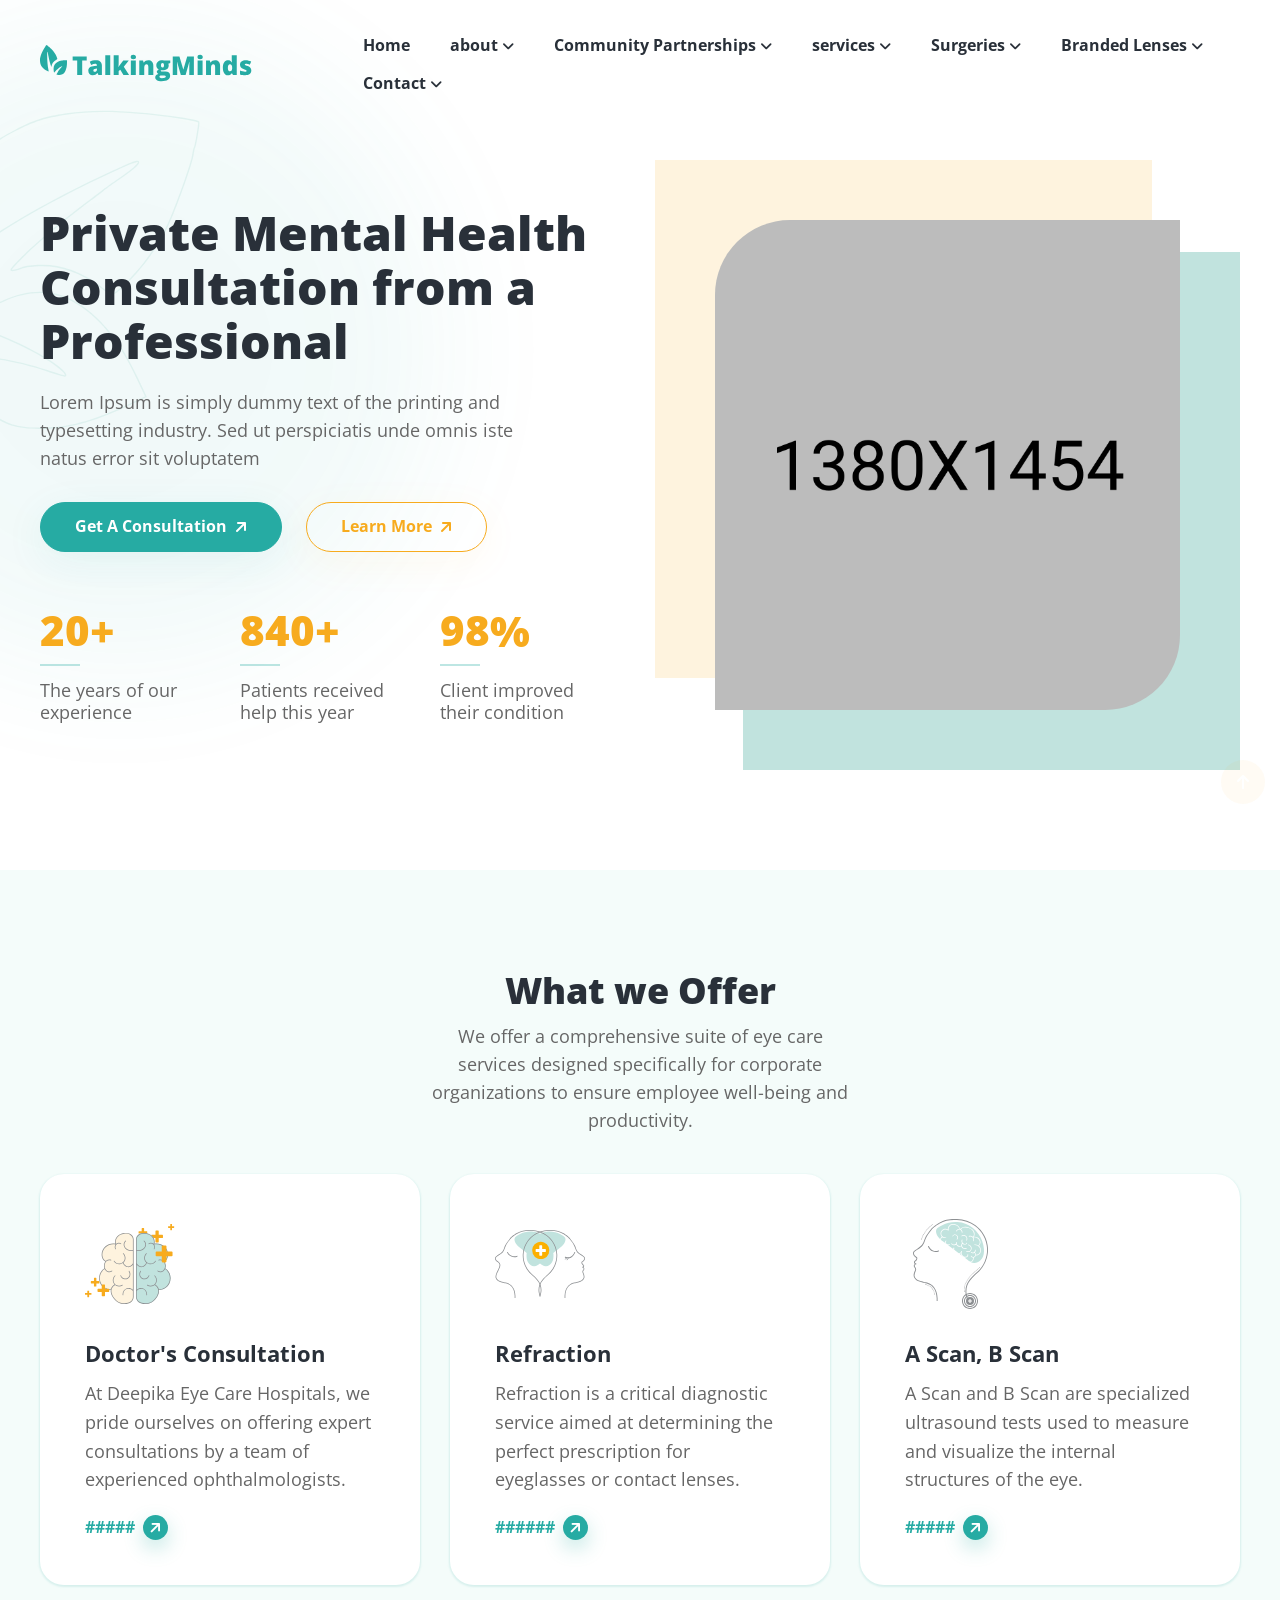
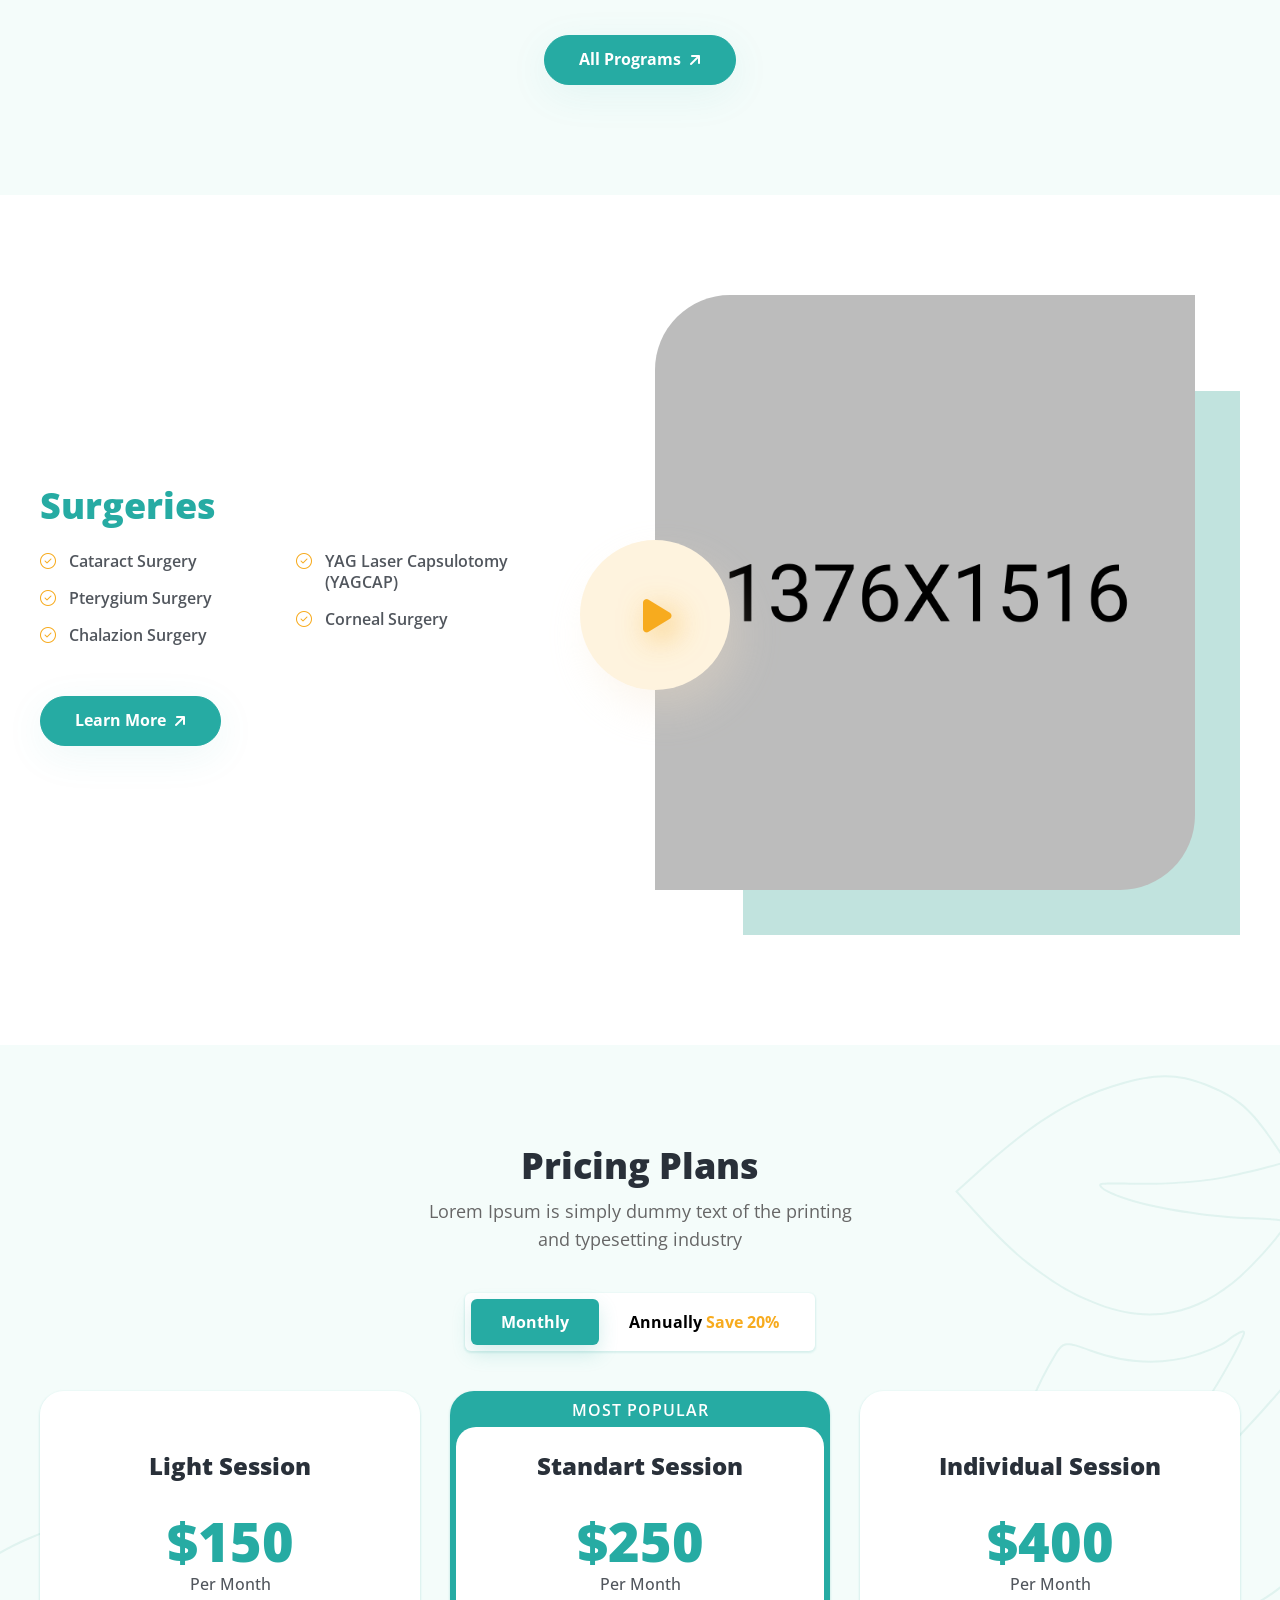
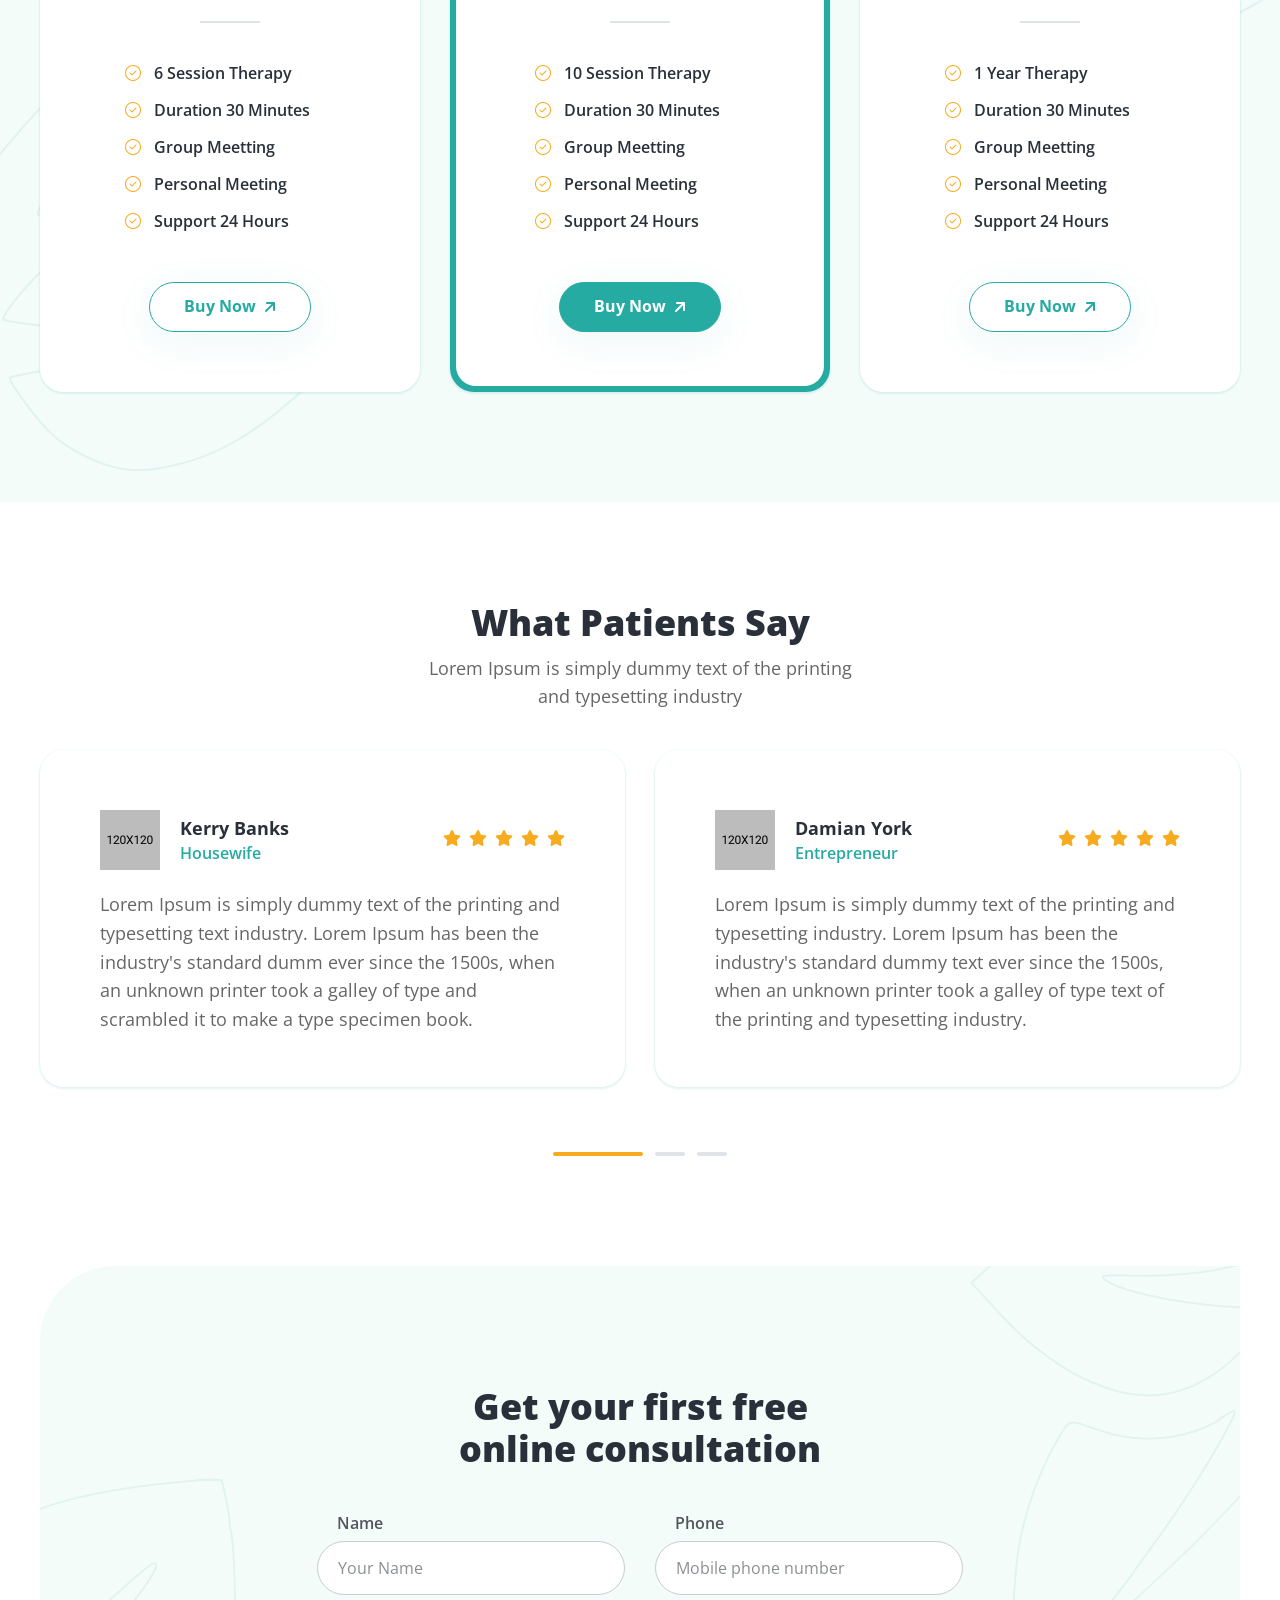
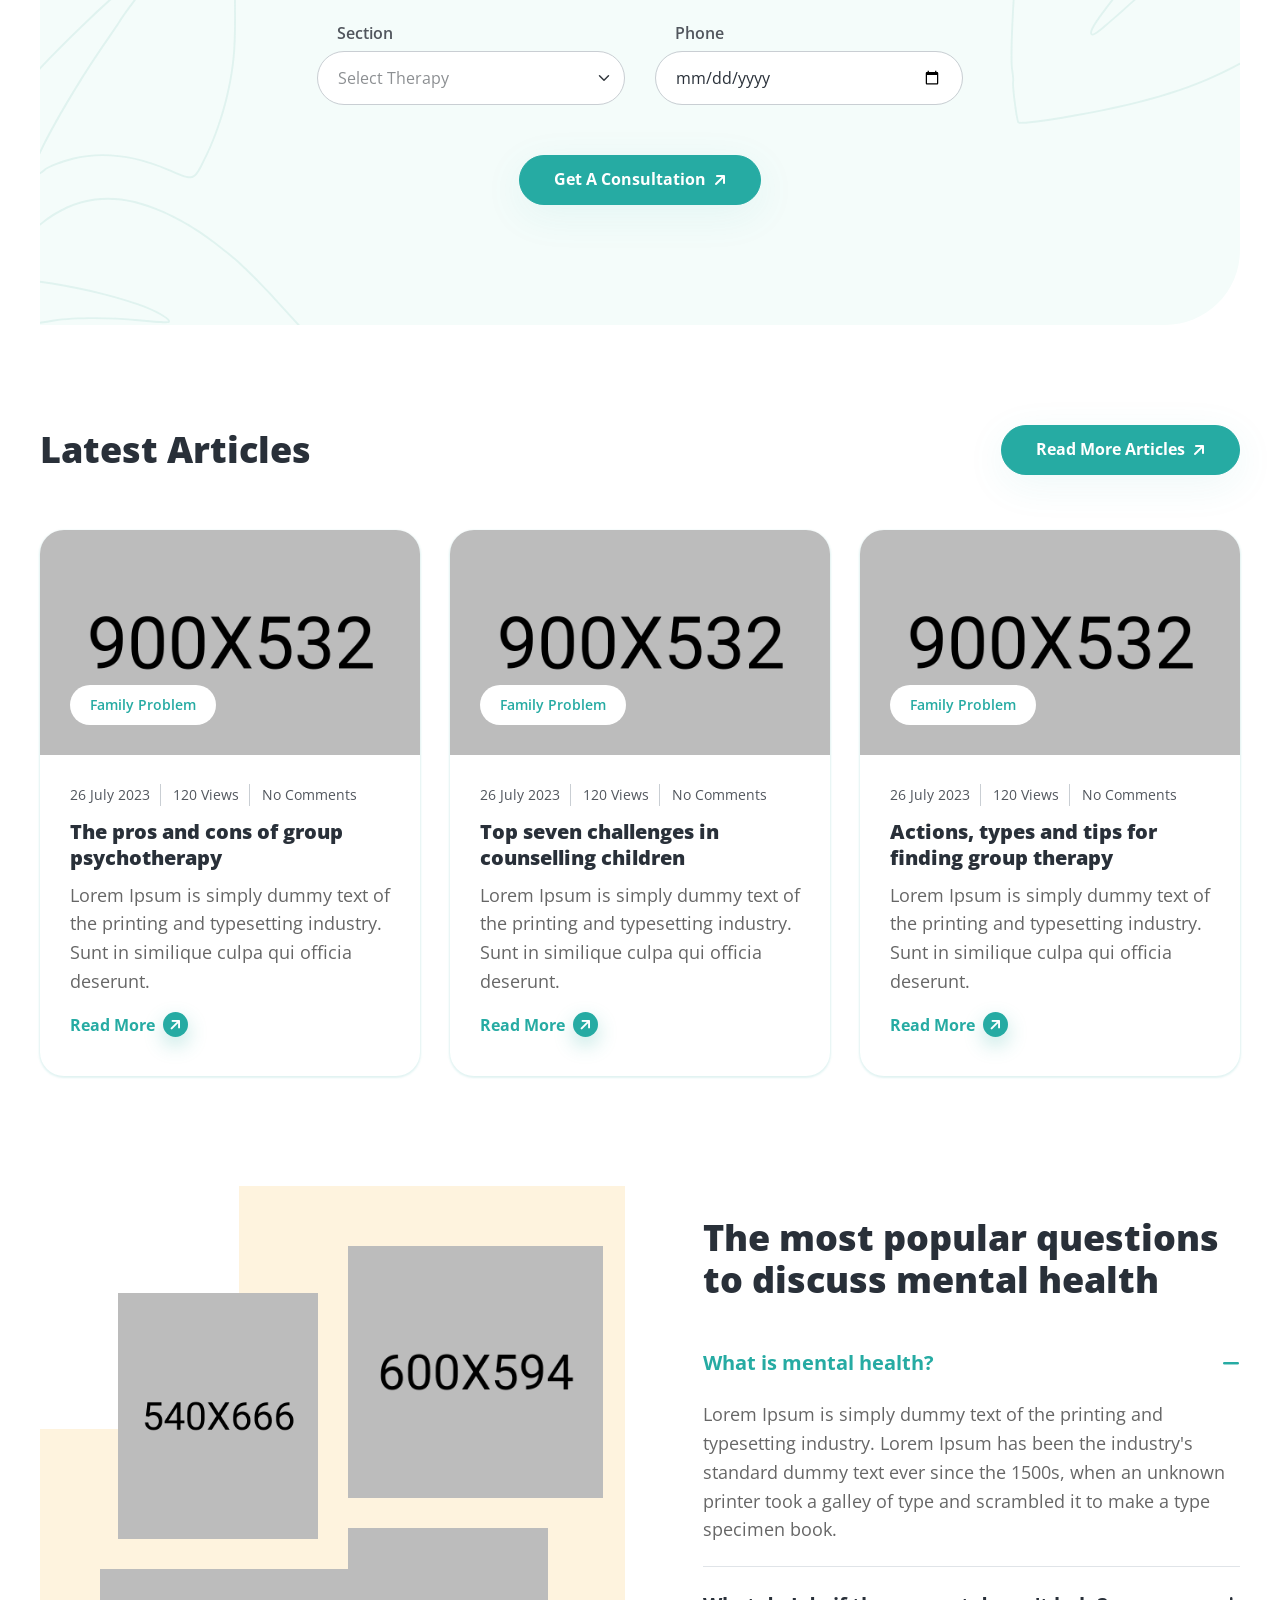
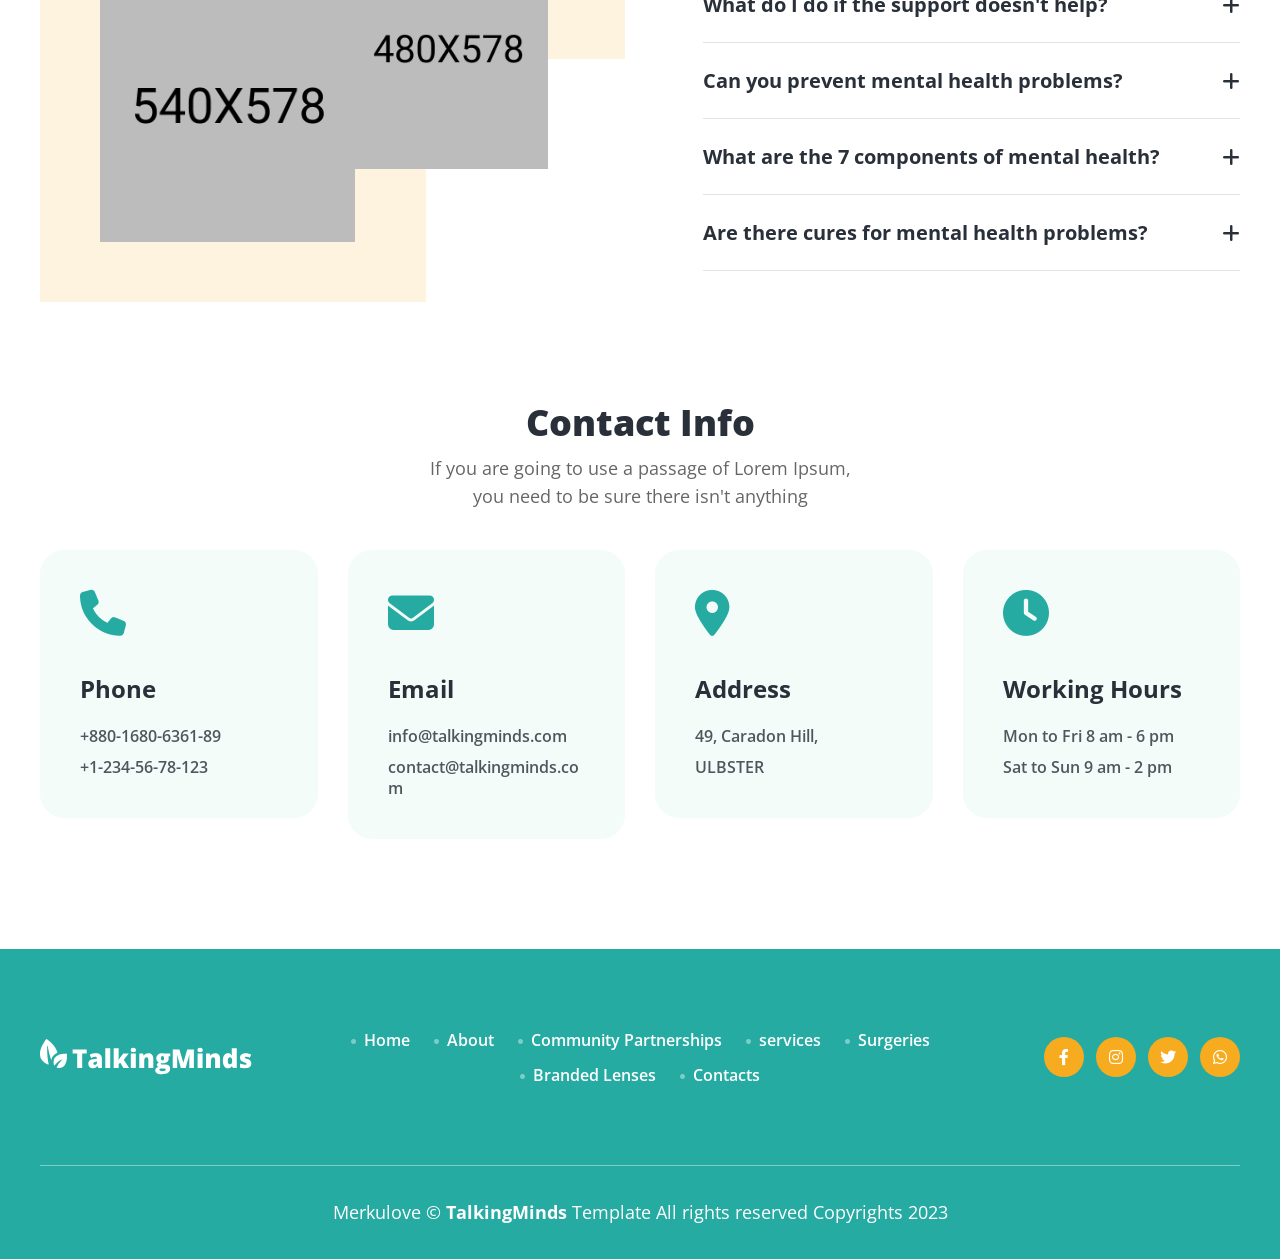
==== commit 6a02682a: "first commit" ====
--- a/index.html
+++ b/index.html
@@ -158,14 +158,6 @@
                     <i class="far fa-bars"></i>
                   </button>
                 </li>
-                <li>
-                  <a class="btn_hotline" href="tel:+8801680636189">
-                    <span class="btn_icon">
-                      <i class="fa-solid fa-phone"></i>
-                    </span>
-                    <span class="btn_text">+880-1680-6361-89</span>
-                  </a>
-                </li>
               </ul>
             </div>
           </div>
@@ -1090,77 +1082,83 @@
         ================================================== -->
         <section class="contact_section section_space_lg">
           <div class="container">
-            <div class="row align-items-center justify-content-lg-between">
-              <div class="col-lg-5">
-                <div class="section_heading mb-lg-5">
-                  <h2 class="section_heading_text">Contact Info</h2>
-                  <p class="section_heading_description mb-0">
-                    If you are going to use a passage of Lorem Ipsum, you need to be sure there isn't anything embarrassing 
-                  </p>
-                </div>
-                <div class="row">
-                  <div class="col-md-6 col-sm-6">
-                    <ul class="contact_info_list unordered_list_block">
+            <div class="section_heading text-center">
+              <h2 class="section_heading_text">Contact Info</h2>
+              <p class="section_heading_description mb-0 ">
+                If you are going to use a passage of Lorem Ipsum, you need to be sure there isn't anything 
+              </p>
+            </div>
+            <div class="contact_infobox_wrapper row justify-content-center">
+              <div class="col-lg-3 col-md-6 col-sm-6">
+                <div class="contact_info_box">
+                  <div class="item_icon">
+                    <i class="fa-solid fa-phone"></i>
+                  </div>
+                  <div class="item_contact">
+                    <h3 class="item_title">Phone</h3>
+                    <ul class="info_list unordered_list_block">
                       <li>
-                        <div class="item_icon">
-                          <i class="fa-solid fa-phone"></i>
-                        </div>
-                        <div class="item_content">
-                          <h3 class="item_title">Phone Number</h3>
-                          <p class="item_info mb-0">+1 234 56 78 123</p>
-                        </div>
+                        <span class="info_text">+880-1680-6361-89</span>
                       </li>
                       <li>
-                        <div class="item_icon">
-                          <i class="fa-solid fa-fax"></i>
-                        </div>
-                        <div class="item_content">
-                          <h3 class="item_title">Fax</h3>
-                          <p class="item_info mb-0">+1 234 56 78 123</p>
-                        </div>
+                        <span class="info_text">+1-234-56-78-123</span>
                       </li>
                     </ul>
                   </div>
-                  <div class="col-md-6 col-sm-6">
-                    <ul class="contact_info_list unordered_list_block">
+                </div>
+              </div>
+              <div class="col-lg-3 col-md-6 col-sm-6">
+                <div class="contact_info_box">
+                  <div class="item_icon">
+                    <i class="fa-solid fa-envelope"></i>
+                  </div>
+                  <div class="item_contact">
+                    <h3 class="item_title">Email</h3>
+                    <ul class="info_list unordered_list_block">
                       <li>
-                        <div class="item_icon">
-                          <i class="fa-solid fa-envelope"></i>
-                        </div>
-                        <div class="item_content">
-                          <h3 class="item_title">Email</h3>
-                          <p class="item_info mb-0">info@talkingminds.com</p>
-                        </div>
+                        <span class="info_text">info@talkingminds.com</span>
                       </li>
                       <li>
-                        <div class="item_icon">
-                          <i class="fa-solid fa-location-dot"></i>
-                        </div>
-                        <div class="item_content">
-                          <h3 class="item_title">Location</h3>
-                          <p class="item_info mb-0">49, Caradon Hill, ULBSTER</p>
-                        </div>
+                        <span class="info_text">contact@talkingminds.com</span>
                       </li>
                     </ul>
                   </div>
                 </div>
-                <div class="office_hour_list bg_primary_light mt-5">
-                  <h3 class="area_title">Working Time</h3>
-                  <ul class="unordered_list_block">
-                    <li>
-                      <span>Monday - Friday:</span>
-                      <span>8 am - 5 pm</span>
-                    </li>
-                    <li>
-                      <span>Saturday - Sunday</span>
-                      <span>9 am - 2 pm</span>
-                    </li>
-                  </ul>
-                </div>
-              </div>
-              <div class="col-lg-6">
-                <div class="gmap_canvas">
-                  <iframe src="https://maps.google.com/maps?q=2880%20Broadway,%20New%20York&t=&z=13&ie=UTF8&iwloc=&output=embed"></iframe>
+              </div>
+              <div class="col-lg-3 col-md-6 col-sm-6">
+                <div class="contact_info_box">
+                  <div class="item_icon">
+                    <i class="fa-solid fa-location-dot"></i>
+                  </div>
+                  <div class="item_contact">
+                    <h3 class="item_title">Address</h3>
+                    <ul class="info_list unordered_list_block">
+                      <li>
+                        <span class="info_text">49, Caradon Hill, </span>
+                      </li>
+                      <li>
+                        <span class="info_text">ULBSTER</span>
+                      </li>
+                    </ul>
+                  </div>
+                </div>
+              </div>
+              <div class="col-lg-3 col-md-6 col-sm-6">
+                <div class="contact_info_box">
+                  <div class="item_icon">
+                    <i class="fa-solid fa-clock"></i>
+                  </div>
+                  <div class="item_contact">
+                    <h3 class="item_title">Working Hours</h3>
+                    <ul class="info_list unordered_list_block">
+                      <li>
+                        <span class="info_text">Mon to Fri 8 am - 6 pm</span>
+                      </li>
+                      <li>
+                        <span class="info_text">Sat to Sun 9 am - 2 pm</span>
+                      </li>
+                    </ul>
+                  </div>
                 </div>
               </div>
             </div>
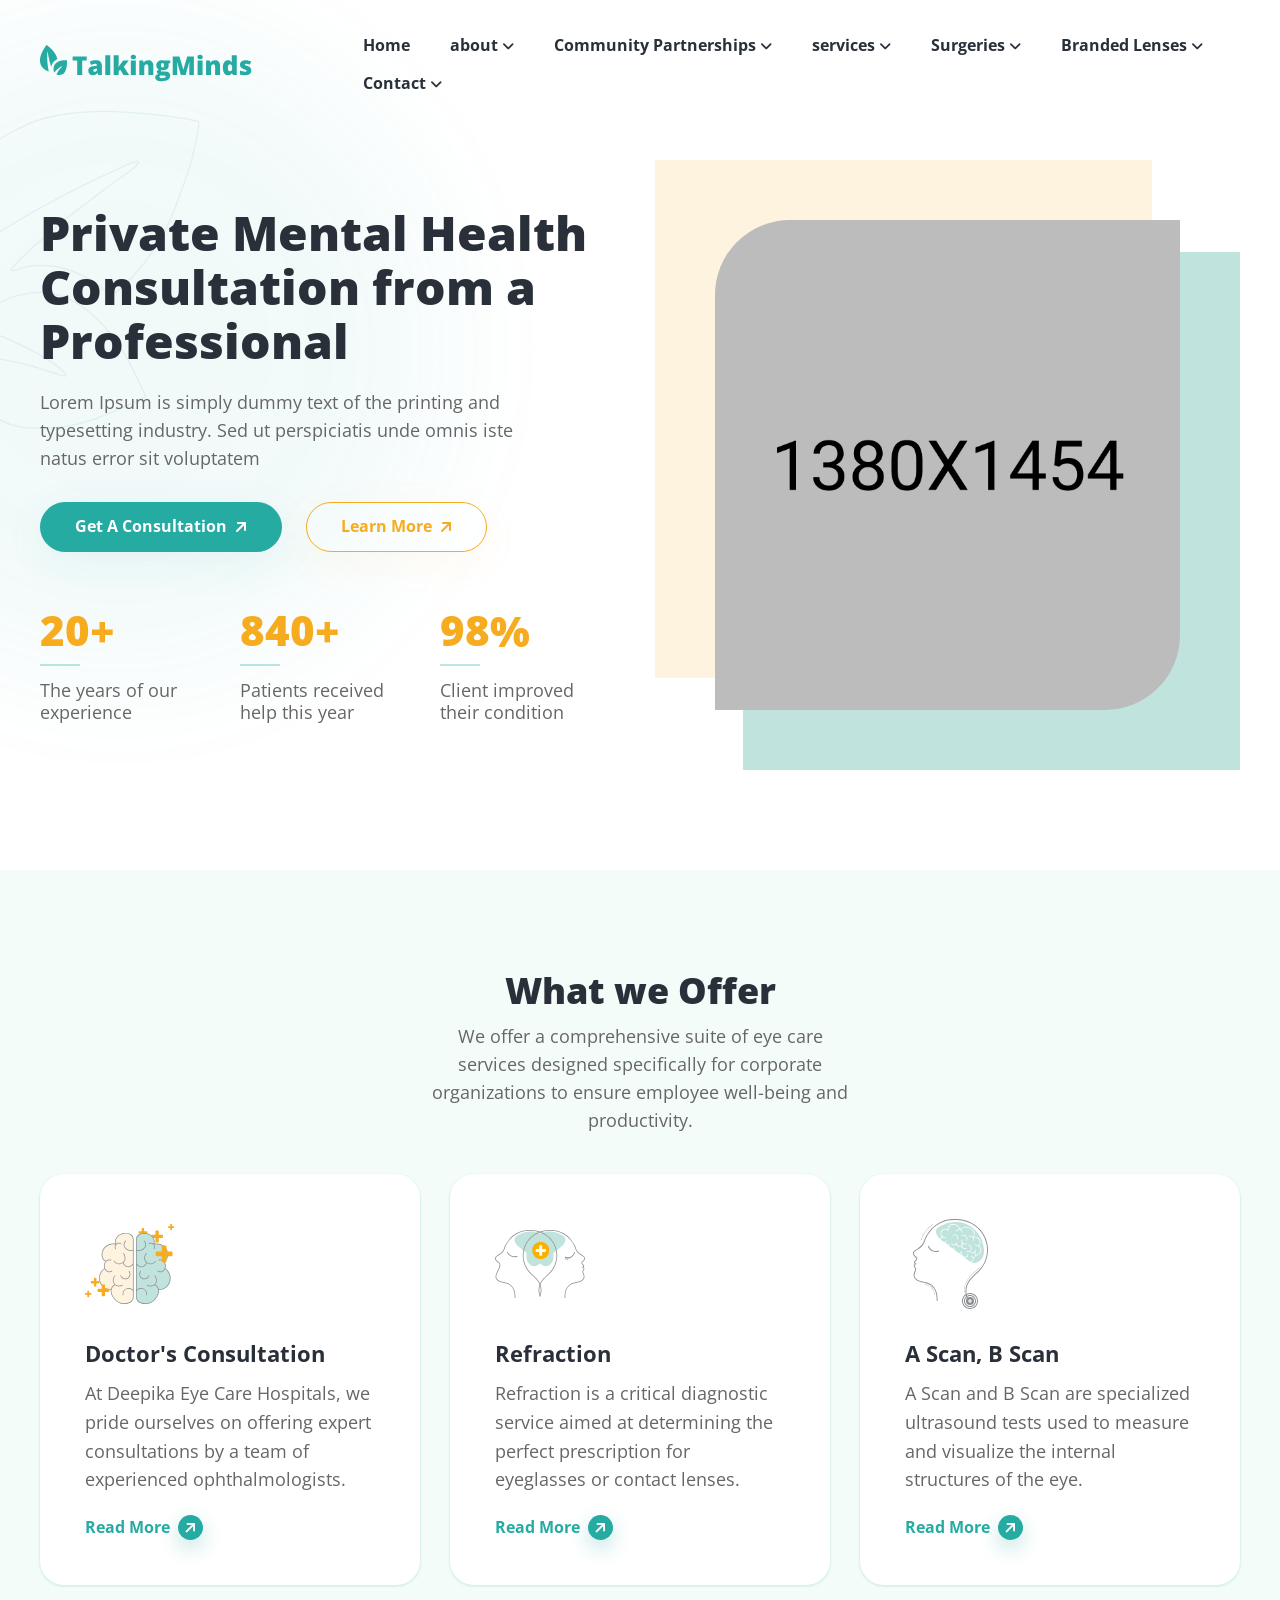
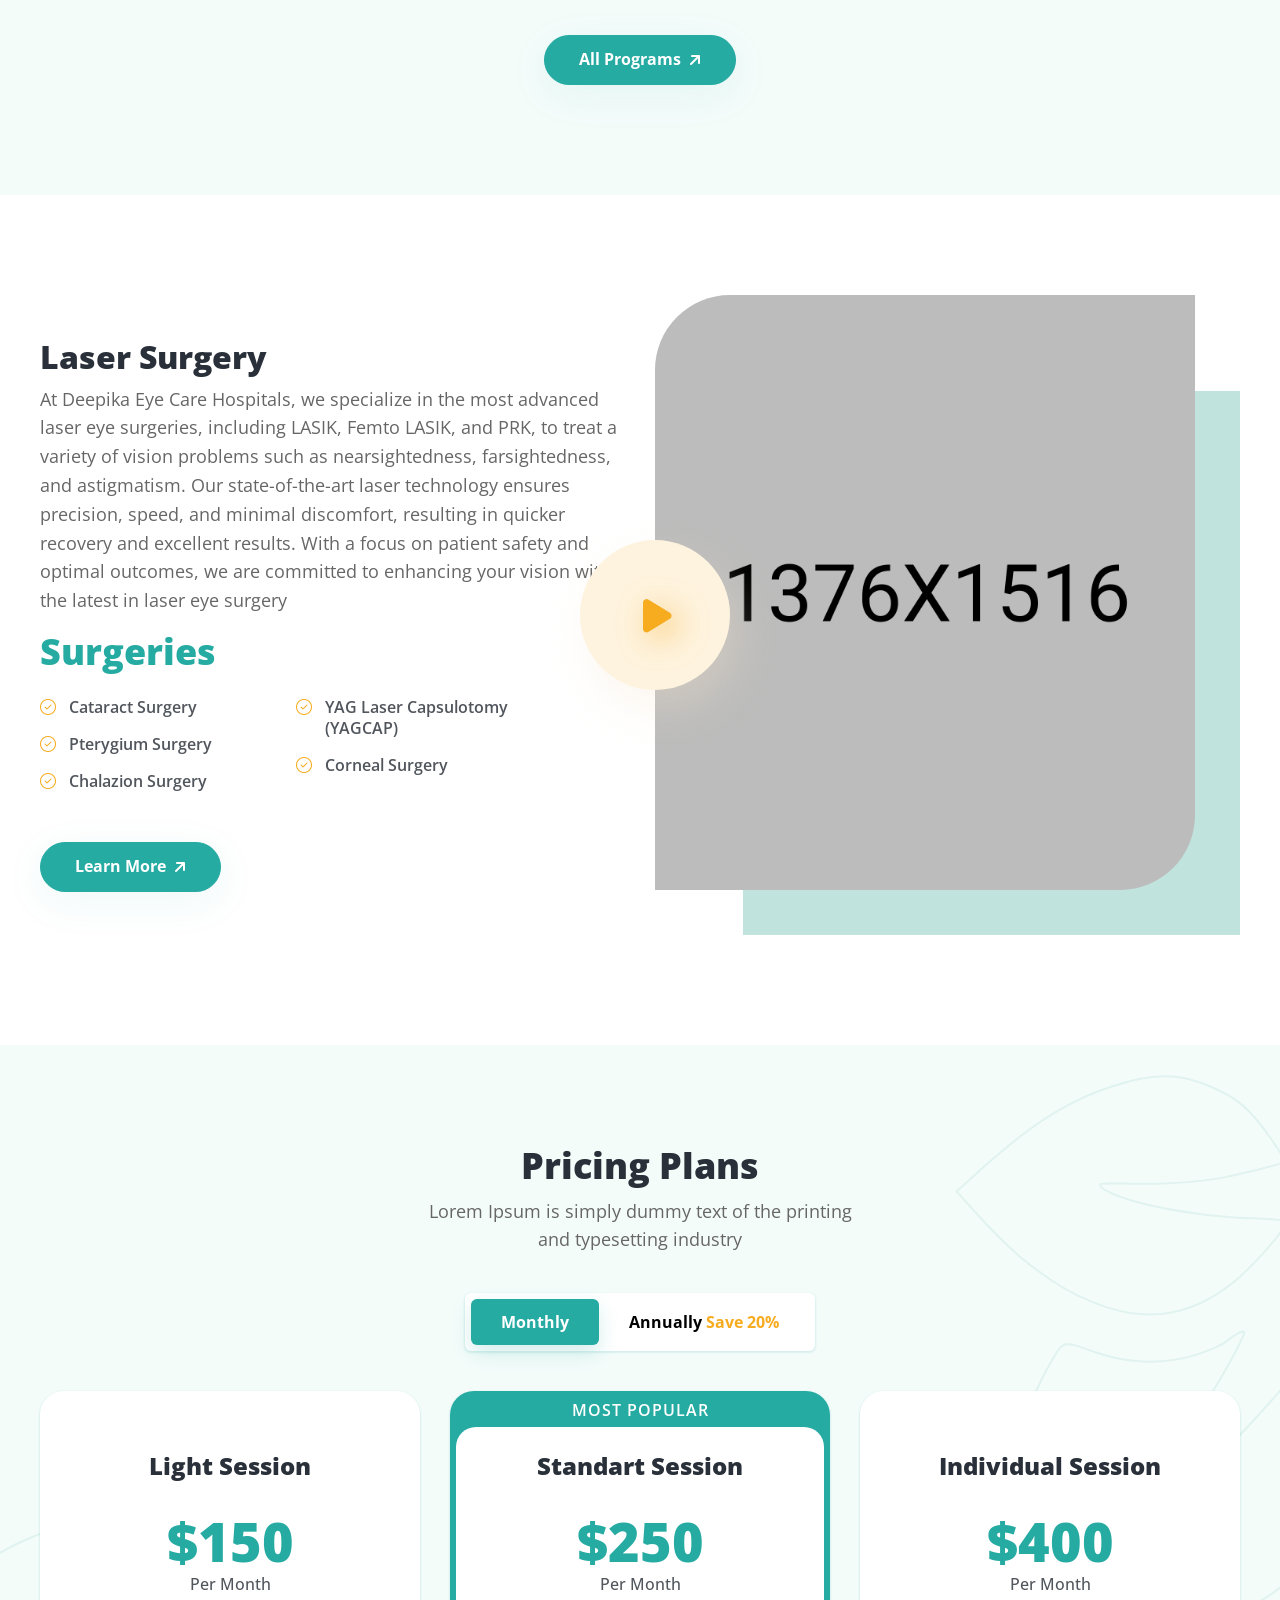
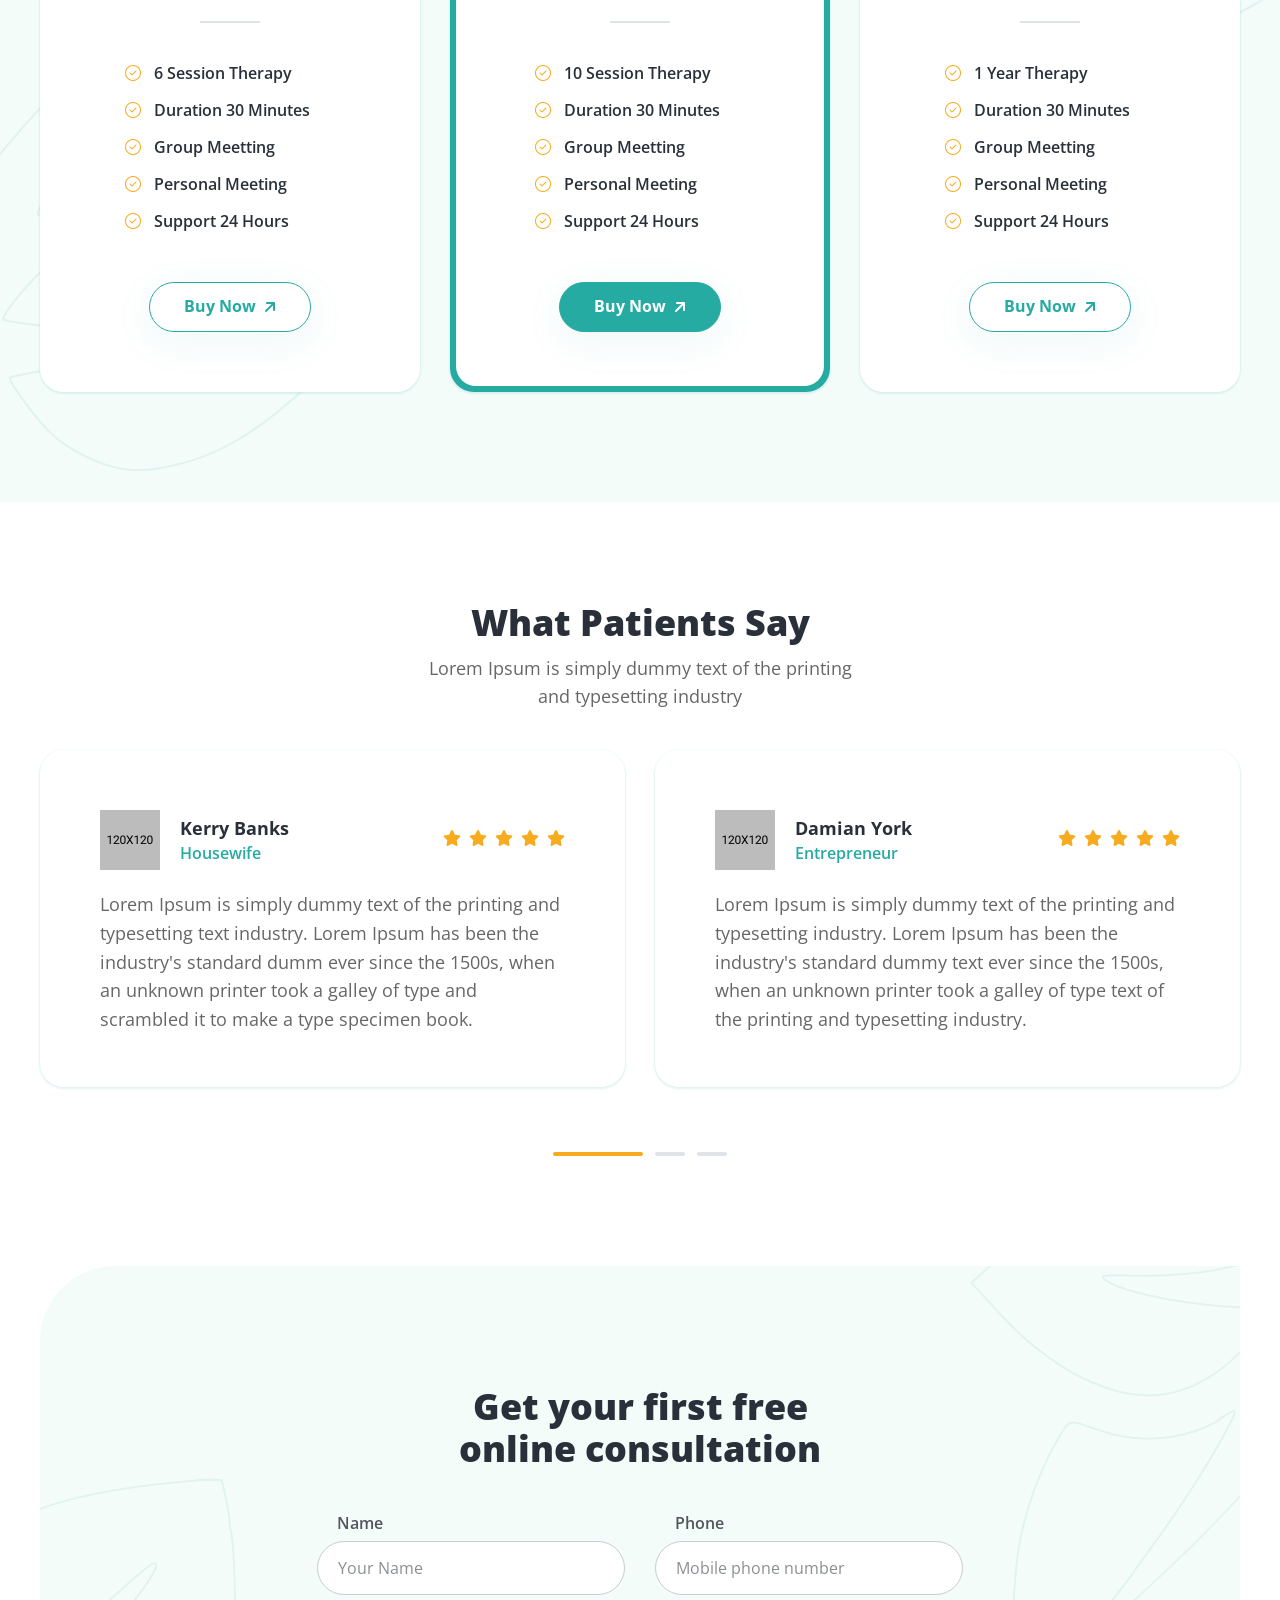
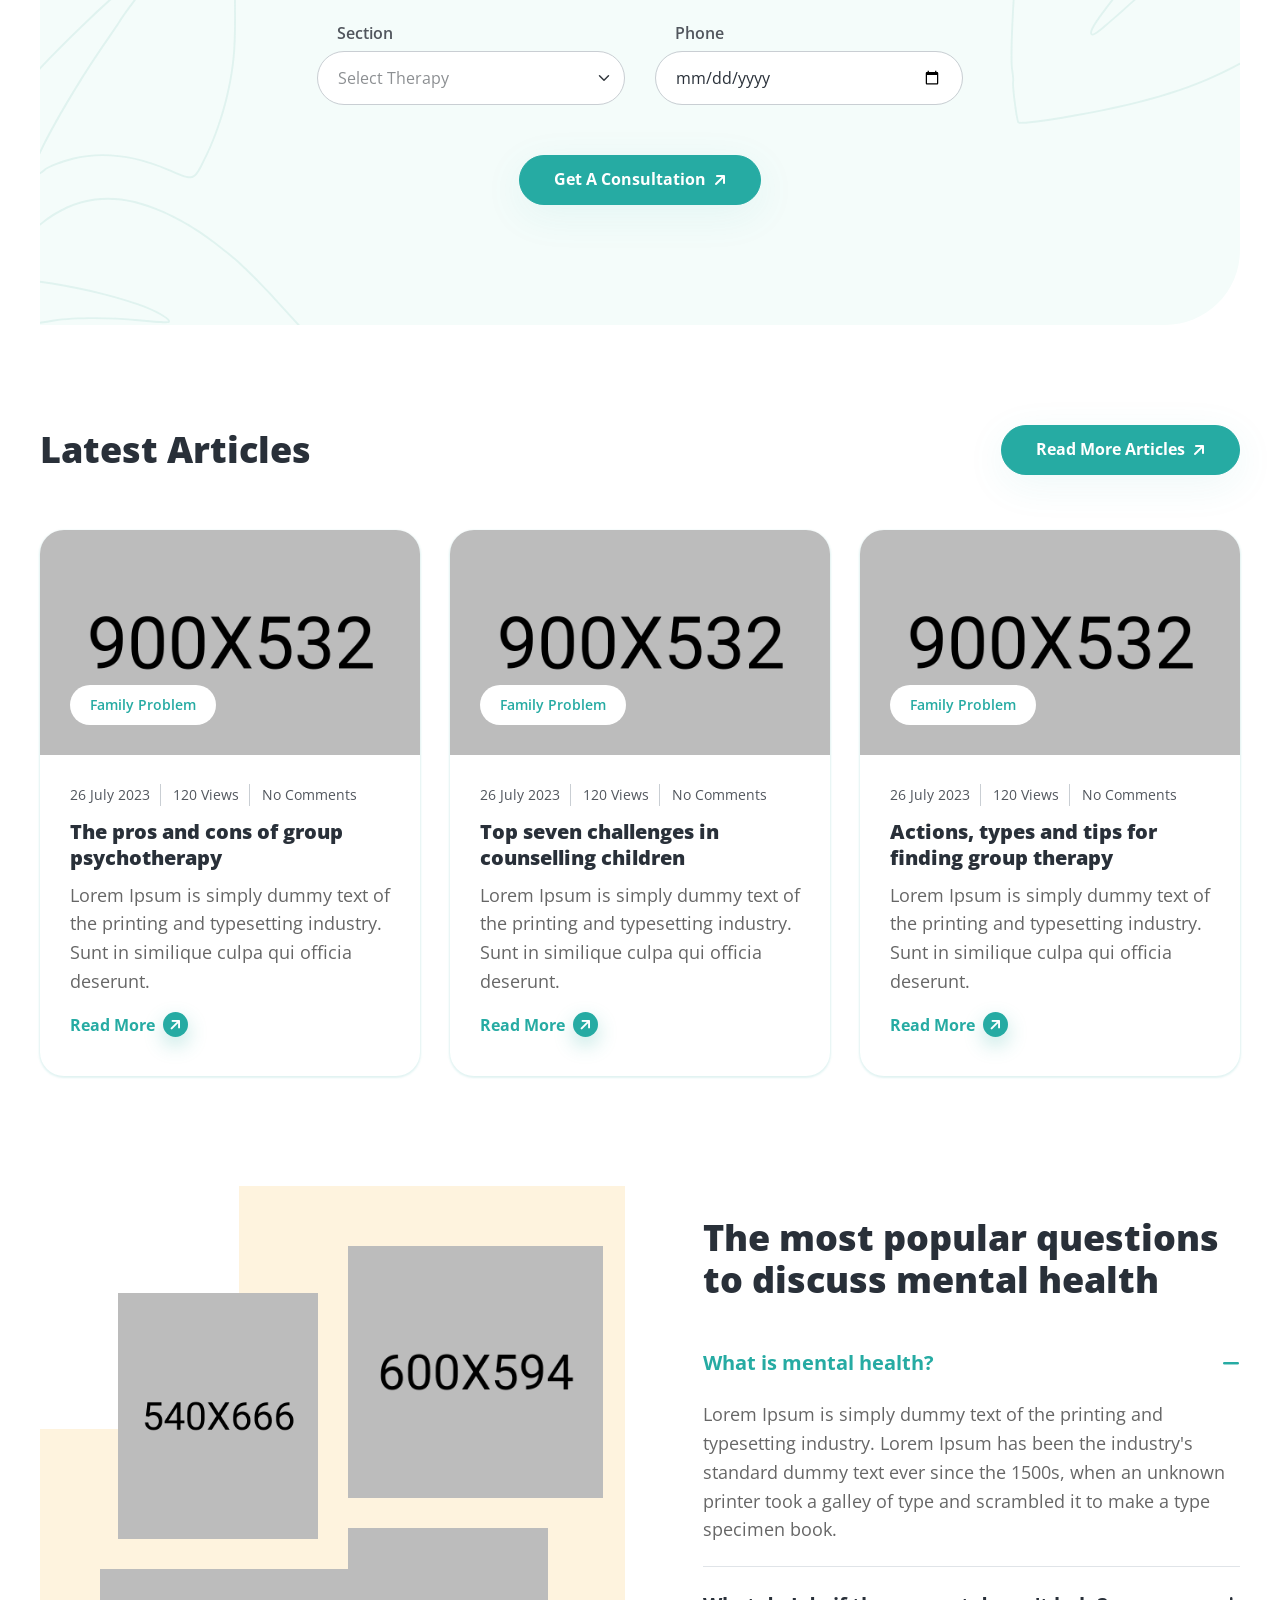
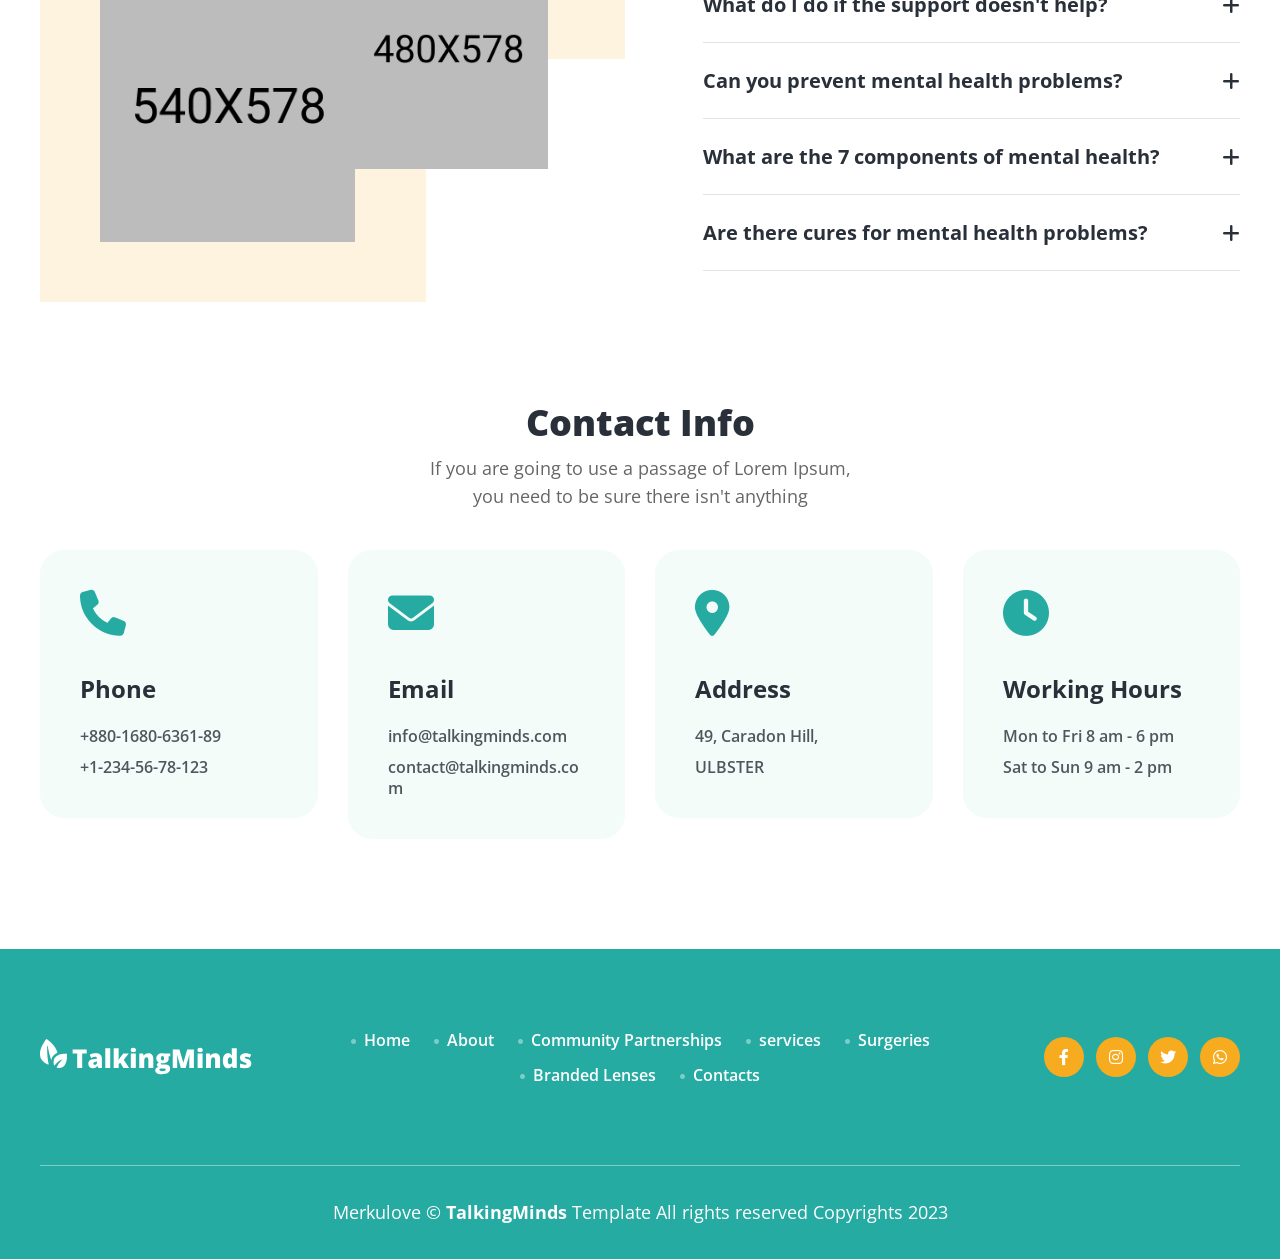
==== commit 33ae658a: "edited" ====
--- a/index.html
+++ b/index.html
@@ -283,7 +283,7 @@
                         At Deepika Eye Care Hospitals, we pride ourselves on offering expert consultations by a team of experienced ophthalmologists.
                     </p>
                     <a class="btn-link" href="service_details.html">
-                      <span class="btn_text">#####</span>
+                      <span class="btn_text">Read More</span>
                       <span class="btn_icon"><i class="fa-solid fa-arrow-up-right"></i></span>
                     </a>
                   </div>
@@ -300,7 +300,7 @@
                         Refraction is a critical diagnostic service aimed at determining the perfect prescription for eyeglasses or contact lenses.
                     </p>
                     <a class="btn-link" href="service_details.html">
-                      <span class="btn_text">######</span>
+                      <span class="btn_text">Read More</span>
                       <span class="btn_icon"><i class="fa-solid fa-arrow-up-right"></i></span>
                     </a>
                   </div>
@@ -317,7 +317,7 @@
                         A Scan and B Scan are specialized ultrasound tests used to measure and visualize the internal structures of the eye. 
                     </p>
                     <a class="btn-link" href="service_details.html">
-                      <span class="btn_text">#####</span>
+                      <span class="btn_text">Read More</span>
                       <span class="btn_icon"><i class="fa-solid fa-arrow-up-right"></i></span>
                     </a>
                   </div>
@@ -359,9 +359,11 @@
               <div class="col-lg-6">
                 <div class="about_content">
                   <div class="section_heading mb-4">
-                    <h2 class="section_heading_text">
+                    <h2>Laser Surgery</h2>
+                    <p>At Deepika Eye Care Hospitals, we specialize in the most advanced laser eye surgeries, including LASIK, Femto LASIK, and PRK, to treat a variety of vision problems such as nearsightedness, farsightedness, and astigmatism. Our state-of-the-art laser technology ensures precision, speed, and minimal discomfort, resulting in quicker recovery and excellent results. With a focus on patient safety and optimal outcomes, we are committed to enhancing your vision with the latest in laser eye surgery</p>
+                    <h3 class="section_heading_text">
                       <mark>Surgeries</mark> 
-                    </h2>
+                    </h3>
                   </div>
                   <div class="row">
                     <div class="col-md-5 col-sm-6">
